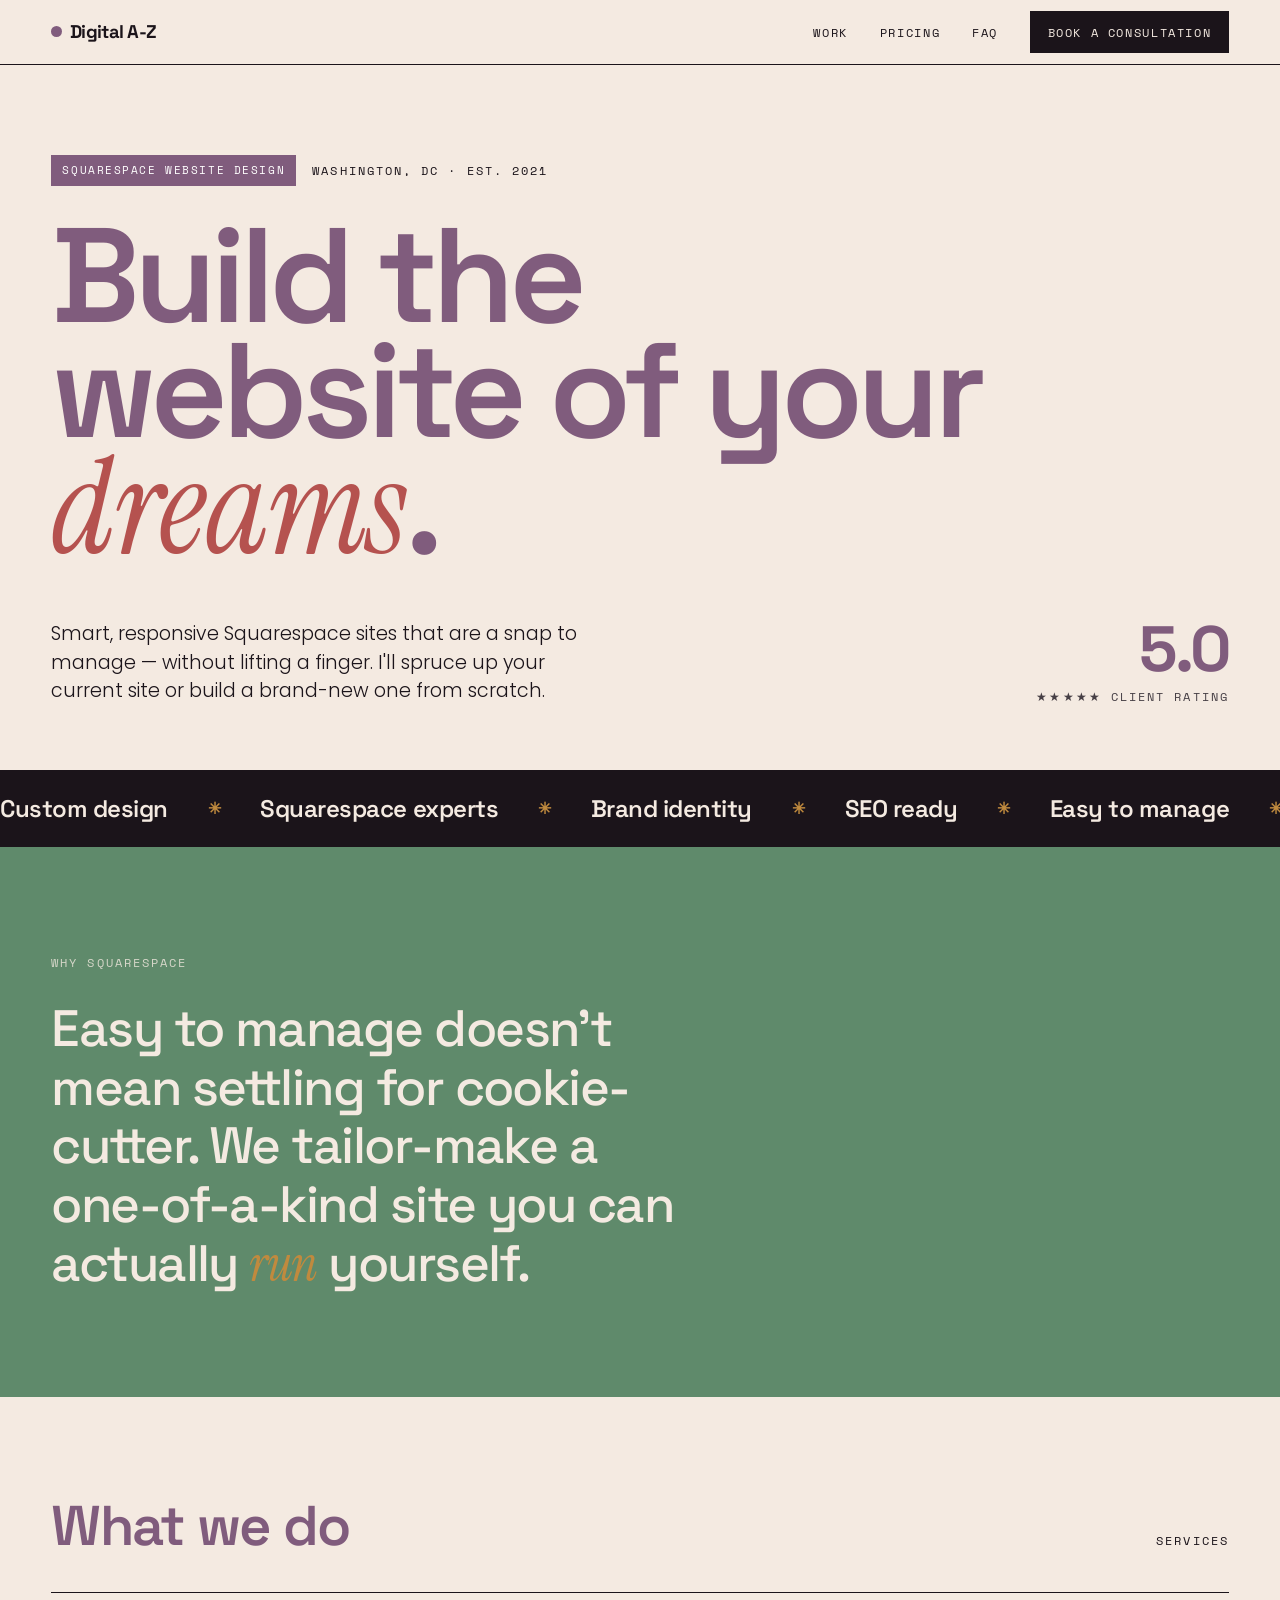
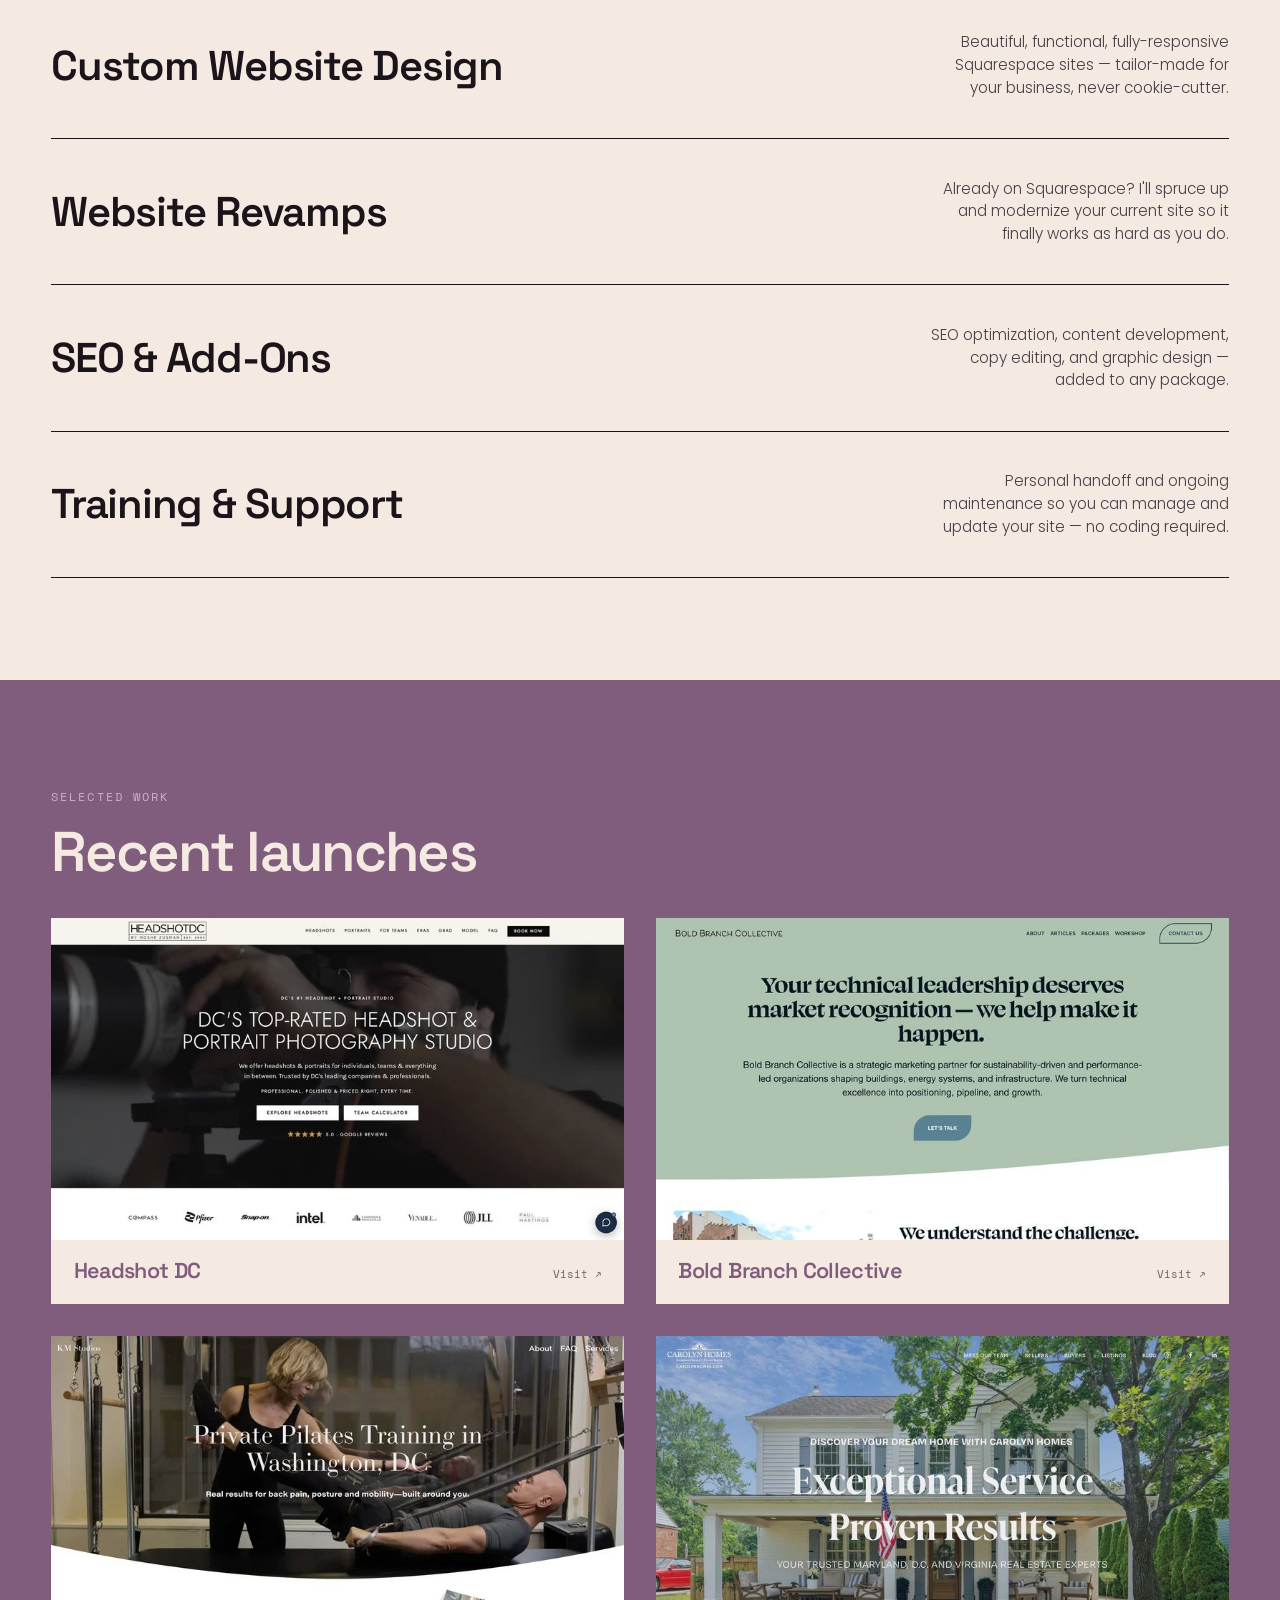
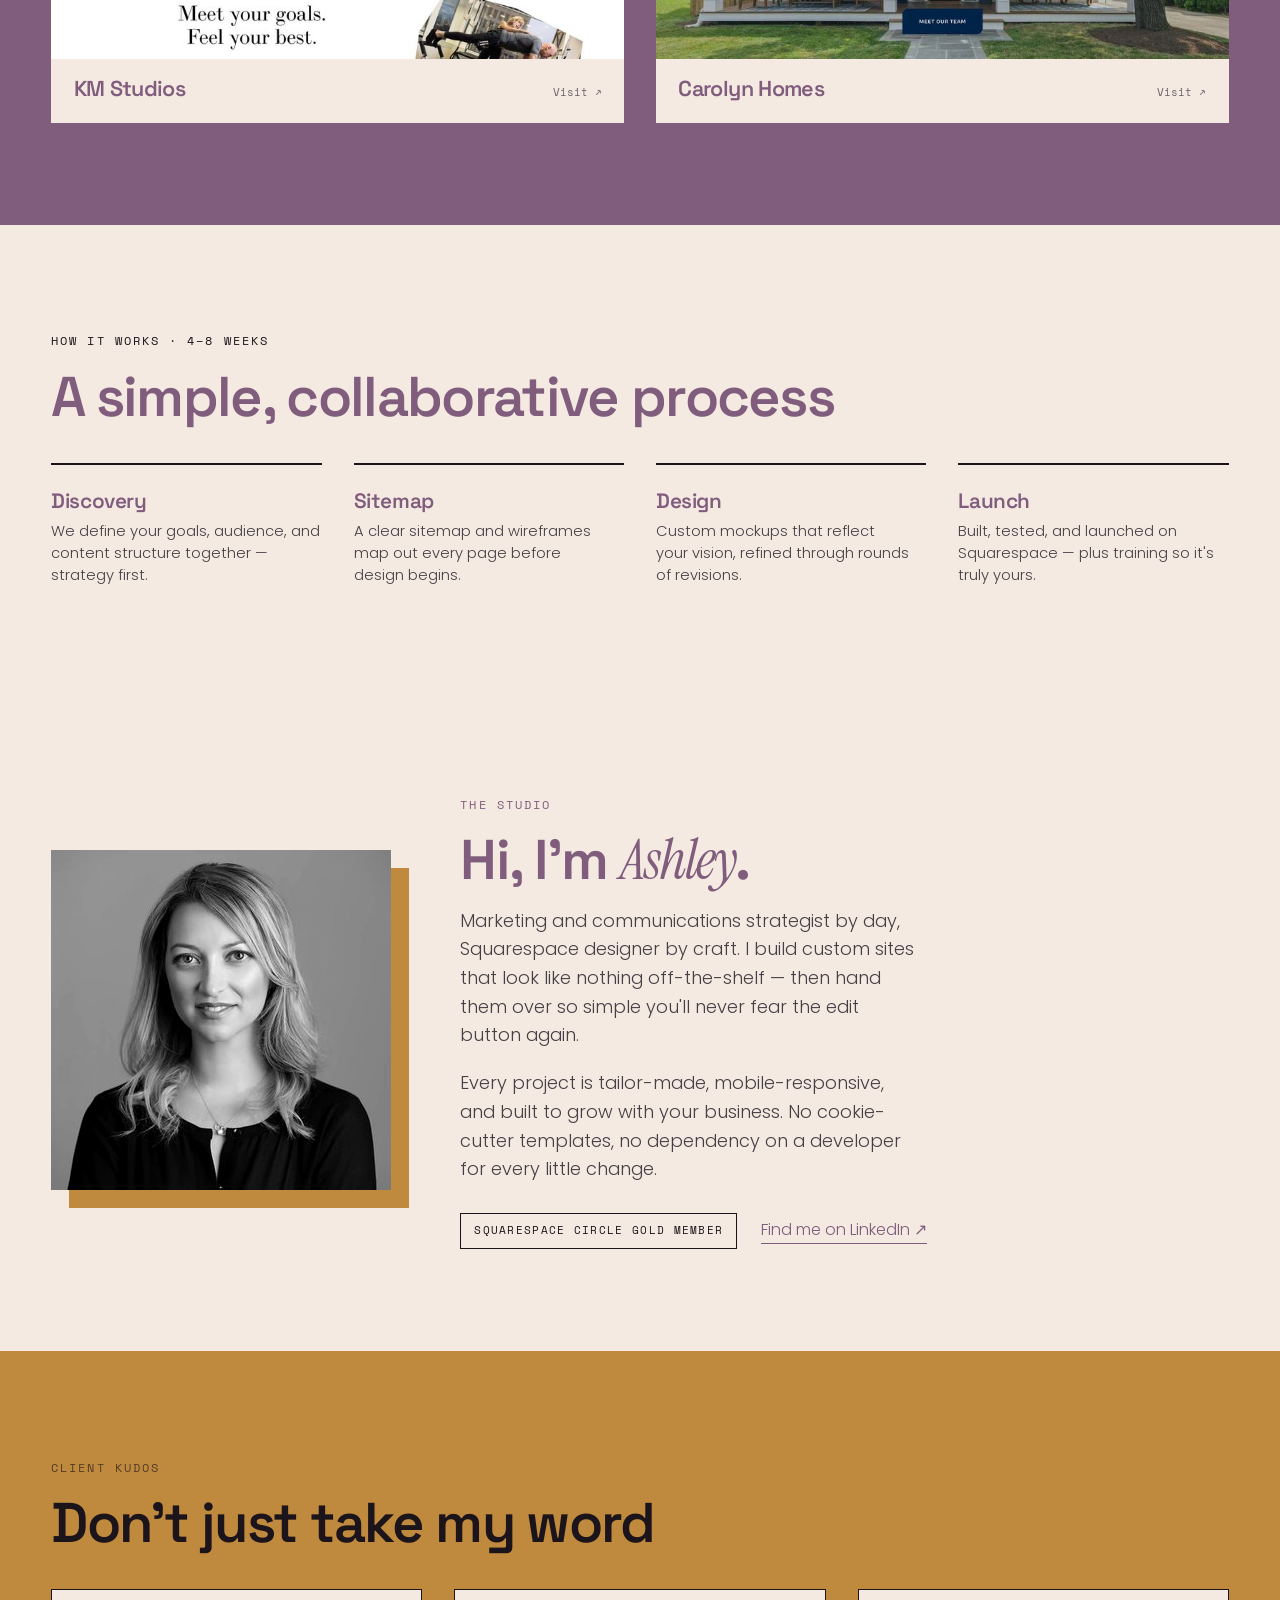
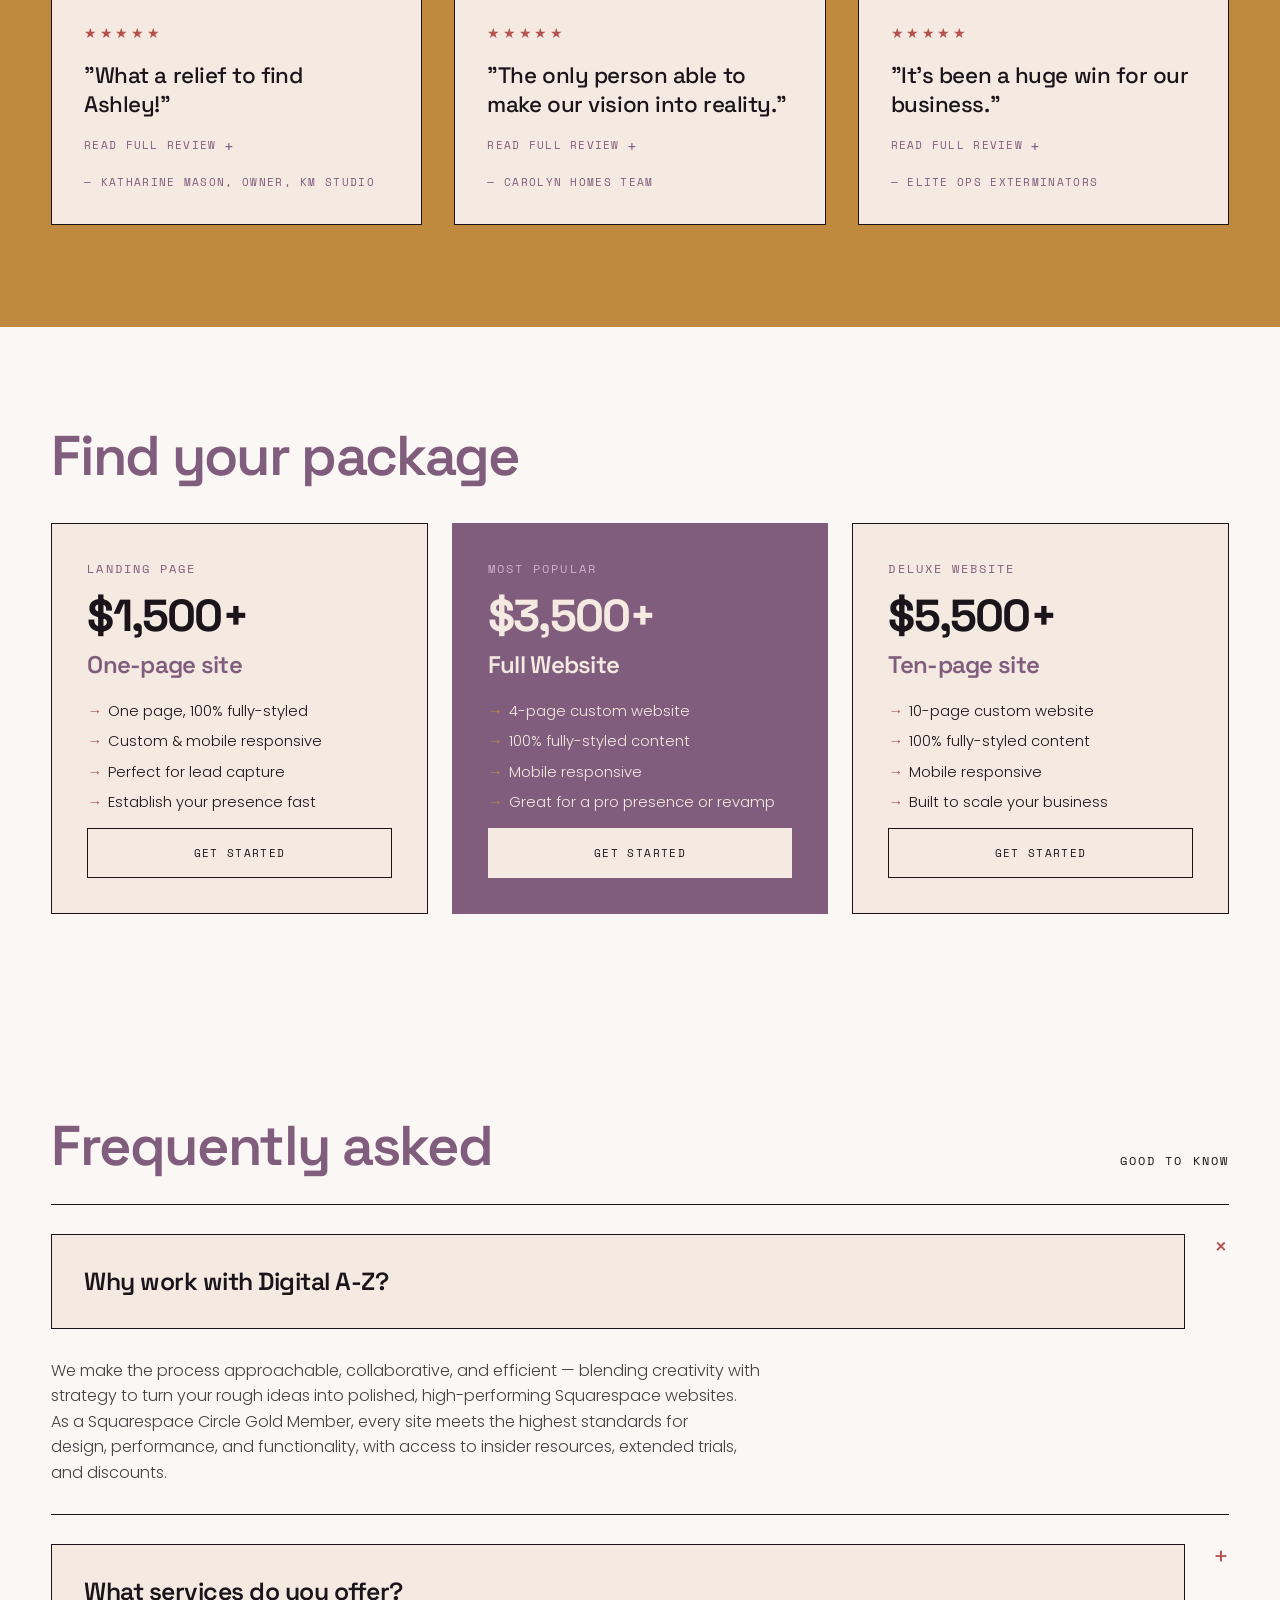
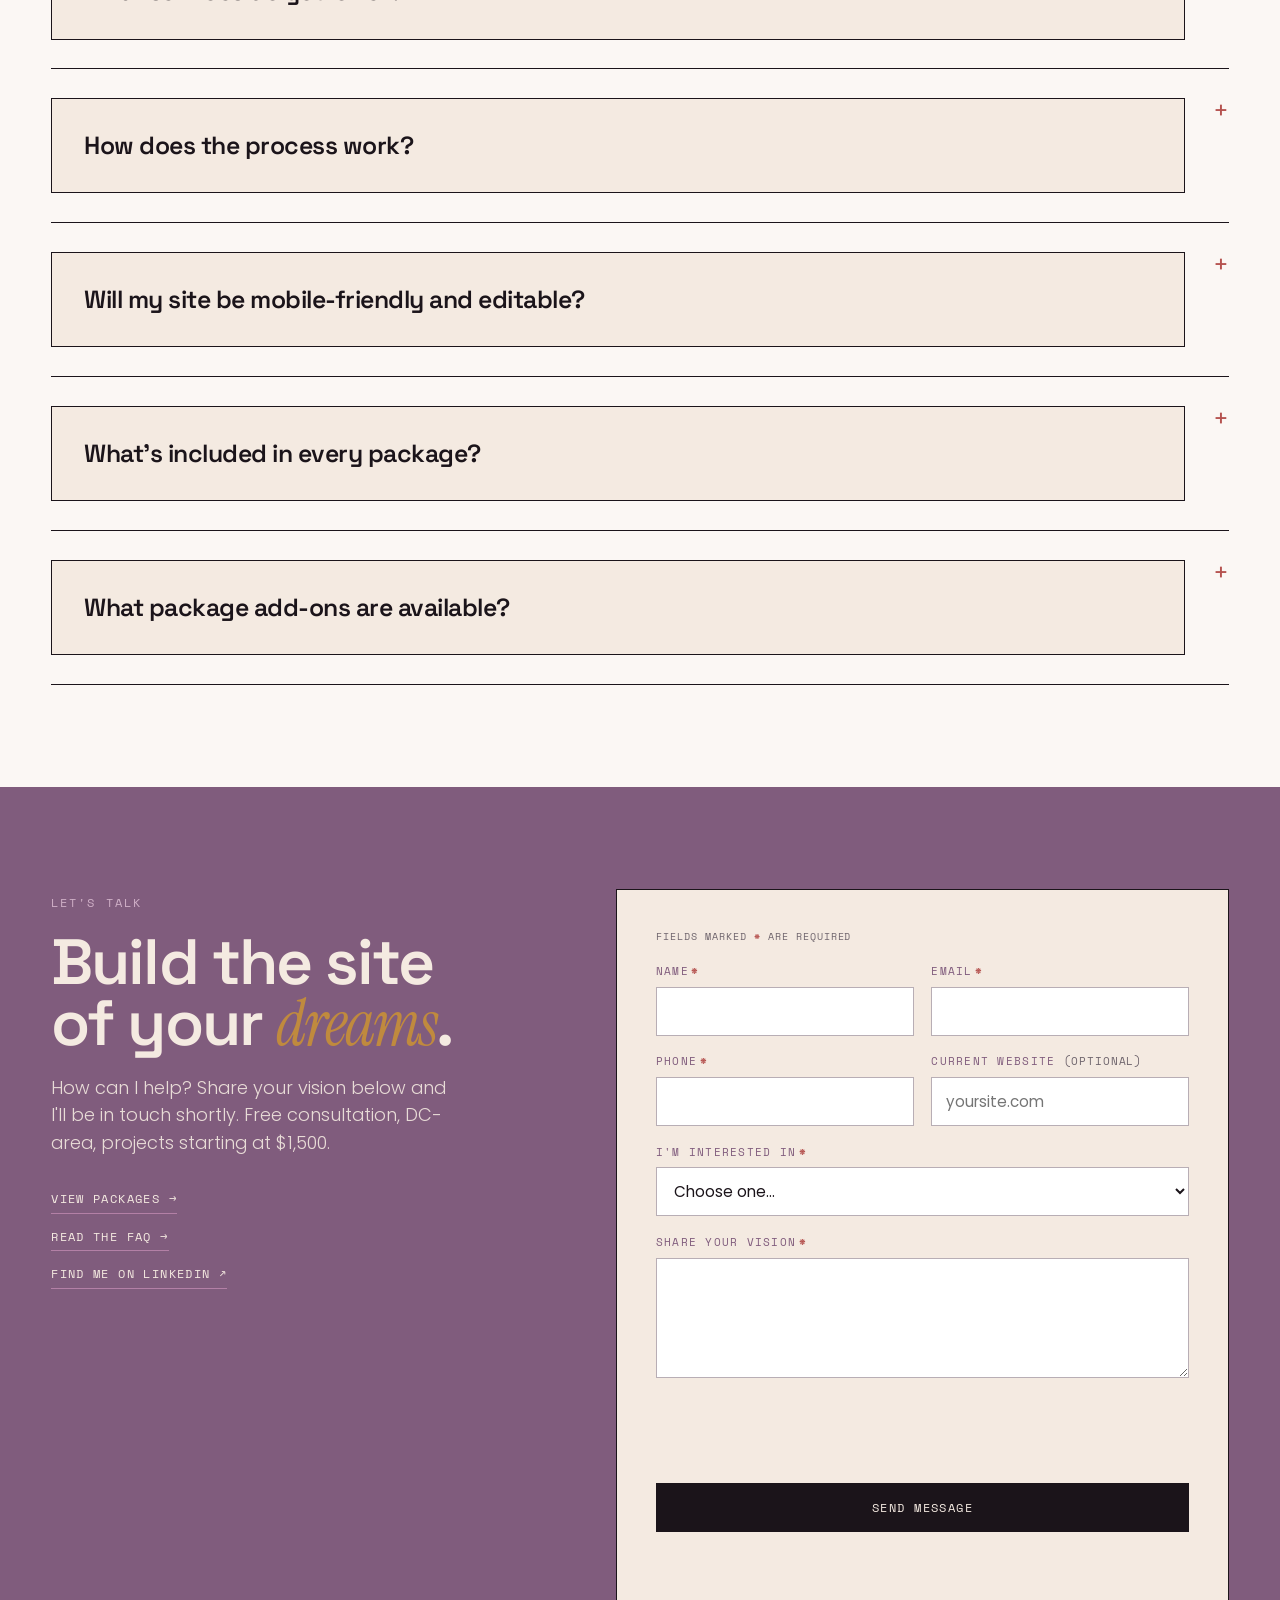
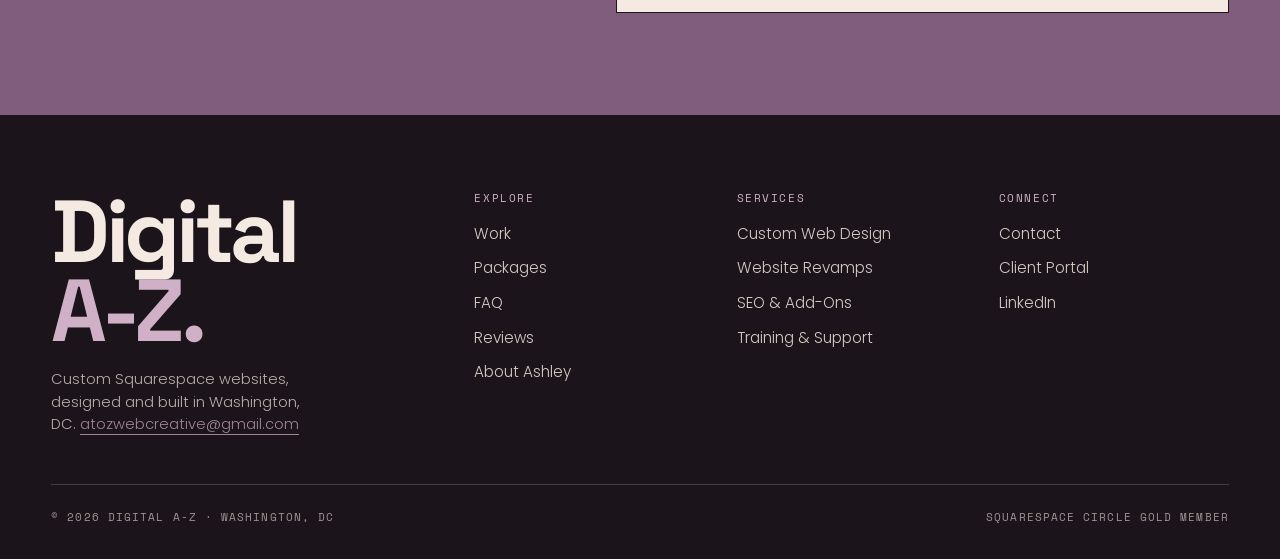
==== index.html @ 8190ed6c "Wire up responsive images and fix mobile type and tap targets Adds srcset and sizes to the four proj" ====
<!DOCTYPE html>
<html lang="en">
<head>
<meta charset="utf-8">
<meta name="viewport" content="width=device-width, initial-scale=1">
<title>Digital A-Z | Squarespace Website Design in Washington, DC</title>
<meta name="description" content="Digital A-Z designs beautiful, responsive, easy-to-manage custom Squarespace websites in Washington, DC. New builds and revamps starting at $1,500. Book a free consultation.">
<meta name="keywords" content="Squarespace web design, Washington DC website designer, custom Squarespace websites, Squarespace revamp, DC Squarespace expert, Squarespace Circle Gold">
<meta name="author" content="Ashley Zusman — Digital A-Z">
<meta name="robots" content="index, follow, max-image-preview:large, max-snippet:-1">
<link rel="canonical" href="https://www.digitalaz.co/">
<meta name="theme-color" content="#805c7d">
<link rel="icon" href="data:image/svg+xml,%3Csvg xmlns='http://www.w3.org/2000/svg' viewBox='0 0 100 100'%3E%3Crect width='100' height='100' rx='20' fill='%23805c7d'/%3E%3Ctext x='50' y='68' font-family='sans-serif' font-size='48' font-weight='700' fill='%23f4eae1' text-anchor='middle' letter-spacing='-3'%3EAZ%3C/text%3E%3C/svg%3E">
<meta name="geo.region" content="US-DC">
<meta name="geo.placename" content="Washington, District of Columbia">
<meta name="geo.position" content="38.9072;-77.0369">
<meta name="ICBM" content="38.9072, -77.0369">
<meta property="og:type" content="website">
<meta property="og:site_name" content="Digital A-Z">
<meta property="og:title" content="Digital A-Z | Squarespace Website Design in Washington, DC">
<meta property="og:description" content="Beautiful, responsive, easy-to-manage custom Squarespace websites in Washington, DC. New builds and revamps starting at $1,500.">
<meta property="og:url" content="https://www.digitalaz.co/">
<meta property="og:locale" content="en_US">
<meta property="og:image" content="https://www.digitalaz.co/images/og-card.png">
<meta property="og:image:width" content="1200">
<meta property="og:image:height" content="630">
<meta name="twitter:card" content="summary_large_image">
<meta name="twitter:title" content="Digital A-Z | Squarespace Website Design in Washington, DC">
<meta name="twitter:description" content="Beautiful, responsive, easy-to-manage custom Squarespace websites in Washington, DC. Starting at $1,500.">
<meta name="twitter:image" content="https://www.digitalaz.co/images/og-card.png">
<style>/* ============================================================
   Digital A-Z Design System — global entry point
   Consumers link this one file. Imports only.
   ============================================================ */




/* ---- tokens/colors.css ---- */
/* ============================================================
   Digital A-Z — Color tokens
   Soft, muted, sophisticated purple palette over warm neutrals.
   ============================================================ */
:root {
  /* --- Brand purples --- */
  --purple-dark: #805c7d;   /* deep mauve — primary brand, headers, primary UI */
  --purple: #b380a6;        /* medium purple — accents, hover, links */
  --purple-light: #cfb0c7;  /* soft lavender — subtle highlights, fills */

  /* Tints/shades for states (derived, harmonious) */
  --purple-dark-hover: #6f4f6c;
  --purple-hover: #a06f93;
  --purple-soft: #e7d6e2;   /* very light wash for backgrounds */
  --purple-faint: #f3eaf0;  /* faintest lavender tint */

  /* --- Neutrals --- */
  --black: #000000;         /* primary text, strong contrast */
  --white: #ffffff;         /* primary background, open space */
  --chardon: #f4eae1;       /* warm cream — secondary background */
  --seashell: #fbf7f4;      /* soft neutral — tertiary background */

  /* Gray ramp (warm-leaning, for borders/muted text) */
  --ink-900: #1b141a;
  --ink-700: #463f45;
  --ink-500: #6f656d;
  --ink-300: #b8aeb5;
  --ink-200: #ddd4da;
  --ink-100: #efe9ec;

  /* --- Semantic aliases --- */
  --text-strong: var(--black);
  --text-body: #2a2230;
  --text-muted: var(--ink-500);
  --text-on-purple: var(--white);
  --text-heading: var(--purple-dark);
  --link: var(--purple);
  --link-hover: var(--purple-dark);

  --surface-page: var(--white);
  --surface-warm: var(--chardon);
  --surface-soft: var(--seashell);
  --surface-card: var(--white);
  --surface-accent: var(--purple-light);
  --surface-accent-soft: var(--purple-faint);

  --border-subtle: var(--ink-200);
  --border-default: var(--ink-300);
  --border-brand: var(--purple);

  --focus-ring: var(--purple);

  /* Status (muted to fit palette) */
  --success: #5f8a6b;
  --warning: #c08a3e;
  --danger: #b5524f;
}



/* ---- tokens/typography.css ---- */
/* ============================================================
   Digital A-Z — Typography tokens
   Headings: IvyMode (→ Cormorant Garamond substitute)
   Body & Buttons: Poppins
   Script accents: Sacramento
   ============================================================ */
:root {
  /* Families */
  --font-heading: "Cormorant Garamond", "IvyMode", Georgia, serif;
  --font-body: "Poppins", system-ui, -apple-system, sans-serif;
  --font-button: "Poppins", system-ui, sans-serif;
  --font-script: "Sacramento", "Brush Script MT", cursive;

  /* Weights */
  --fw-light: 300; /* @kind font */
  --fw-regular: 400; /* @kind font */
  --fw-medium: 500; /* @kind font */
  --fw-semibold: 600; /* @kind font */
  --fw-bold: 700; /* @kind font */

  /* Display & heading scale (Cormorant runs large/elegant) */
  --fs-display: clamp(3rem, 6vw, 5.25rem); /* @kind font */
  --fs-h1: clamp(2.5rem, 4.5vw, 4rem); /* @kind font */
  --fs-h2: clamp(2rem, 3.5vw, 3rem); /* @kind font */
  --fs-h3: 2rem; /* @kind font */
  --fs-h4: 1.5rem; /* @kind font */
  --fs-script: clamp(2.25rem, 4vw, 3.5rem); /* @kind font */

  /* Body scale (Poppins) */
  --fs-lead: 1.25rem; /* @kind font */
  --fs-body: 1rem; /* @kind font */
  --fs-sm: 0.875rem; /* @kind font */
  --fs-xs: 0.75rem; /* @kind font */
  --fs-eyebrow: 0.8125rem; /* @kind font */

  /* Line heights */
  --lh-tight: 1.05; /* @kind font */
  --lh-heading: 1.15; /* @kind font */
  --lh-body: 1.65; /* @kind font */

  /* Letter spacing */
  --ls-tight: -0.01em; /* @kind font */
  --ls-normal: 0; /* @kind font */
  --ls-eyebrow: 0.18em; /* @kind font */
  --ls-button: 0.06em; /* @kind font */
}



/* ---- tokens/spacing.css ---- */
/* ============================================================
   Digital A-Z — Spacing, radius, shadow, layout tokens
   Note: brand uses 15px radius on forms/cards; buttons stay
   SQUARE (rounding buttons breaks Squarespace timeline CSS).
   ============================================================ */
:root {
  /* Spacing scale (8pt-ish, with warm generous rhythm) */
  --space-1: 4px;
  --space-2: 8px;
  --space-3: 12px;
  --space-4: 16px;
  --space-5: 24px;
  --space-6: 32px;
  --space-7: 48px;
  --space-8: 64px;
  --space-9: 96px;
  --space-10: 128px;

  /* Section padding for the airy, white-space-heavy layouts */
  --section-y: clamp(4rem, 9vw, 8rem); /* @kind spacing */
  --gutter: clamp(1.25rem, 5vw, 5rem); /* @kind spacing */
  --content-max: 1200px;
  --measure: 65ch;

  /* Radius — brand convention: 15px on cards/forms; buttons square (0) */
  --radius-none: 0;        /* buttons */
  --radius-sm: 8px;
  --radius: 15px;          /* cards, forms, images */
  --radius-lg: 24px;
  --radius-pill: 999px;    /* badges/tags only */

  /* Borders */
  --bw-hair: 1px; /* @kind spacing */
  --bw: 2px; /* @kind spacing */ /* brand forms use 2px purple border */

  /* Shadows — soft, low, warm-tinted (never harsh) */
  --shadow-sm: 0 1px 2px rgba(128, 92, 125, 0.08);
  --shadow: 0 8px 24px rgba(128, 92, 125, 0.10);
  --shadow-lg: 0 24px 60px rgba(128, 92, 125, 0.16);

  /* Motion */
  --ease: cubic-bezier(0.22, 0.61, 0.36, 1); /* @kind other */
  --dur-fast: 140ms; /* @kind other */
  --dur: 240ms; /* @kind other */
  --dur-slow: 420ms; /* @kind other */
}



/* ---- tokens/base.css ---- */
/* ============================================================
   Digital A-Z — Base element defaults
   ============================================================ */
*, *::before, *::after { box-sizing: border-box; }

body {
  margin: 0;
  font-family: var(--font-body);
  font-weight: var(--fw-regular);
  font-size: var(--fs-body);
  line-height: var(--lh-body);
  color: var(--text-body);
  background: var(--surface-page);
  -webkit-font-smoothing: antialiased;
  text-rendering: optimizeLegibility;
}

h1, h2, h3, h4 {
  font-family: var(--font-heading);
  color: var(--text-heading);
  line-height: var(--lh-heading);
  font-weight: var(--fw-medium);
  letter-spacing: var(--ls-tight);
  margin: 0 0 0.5em;
  text-wrap: balance;
}
h1 { font-size: var(--fs-h1); }
h2 { font-size: var(--fs-h2); }
h3 { font-size: var(--fs-h3); }
h4 { font-size: var(--fs-h4); }

p { margin: 0 0 1em; text-wrap: pretty; }

a { color: var(--link); text-decoration: none; transition: color var(--dur) var(--ease); }
a:hover { color: var(--link-hover); }





</style>
<link rel="preconnect" href="https://fonts.googleapis.com">
<link rel="preconnect" href="https://fonts.gstatic.com" crossorigin>
<link href="https://fonts.googleapis.com/css2?family=Space+Grotesk:wght@400;500;600;700&family=Space+Mono:wght@400;700&family=Instrument+Serif:ital@0;1&family=Poppins:wght@300;400&display=swap" rel="stylesheet">
<style>
  :root{
    --disp:"Space Grotesk",sans-serif; --mono:"Space Mono",monospace; --edit:"Instrument Serif",serif; --body:"Poppins",sans-serif;
    --ink:#1b141a; --cream:var(--chardon); --shell:var(--seashell);
    --sage:var(--success); --gold:var(--warning); --terra:var(--danger);
  }
  *{box-sizing:border-box}
  html{scroll-behavior:smooth}
  body{margin:0;font-family:var(--body);color:var(--ink);background:var(--cream);font-weight:300;-webkit-font-smoothing:antialiased;overflow-x:hidden}
  a{color:inherit;text-decoration:none}
  a.link{color:var(--purple-dark);text-decoration:none;border-bottom:1.5px solid currentColor;transition:color .2s}
  a.link:hover{color:var(--terra)}
  h1,h2,h3{font-family:var(--disp);font-weight:600;margin:0;letter-spacing:-.03em;line-height:.95}
  .mono{font-family:var(--mono);font-weight:400;text-transform:uppercase;letter-spacing:.18em;font-size:.72rem}
  .edit{font-family:var(--edit);font-weight:400;font-style:italic;letter-spacing:0}
  .wrap{max-width:1320px;margin:0 auto;padding:0 clamp(1.25rem,4vw,3.5rem)}
  section{position:relative}

  /* NAV */
  .nav{position:sticky;top:0;z-index:50;background:var(--cream);border-bottom:1.5px solid var(--ink)}
  .nav .row{display:flex;align-items:center;justify-content:space-between;height:64px}
  .brand{font-family:var(--disp);font-weight:700;font-size:1.15rem;letter-spacing:-.04em;display:flex;align-items:center;gap:.5rem;transition:color .2s}
  .brand:hover{color:var(--terra)}
  .brand .dot{width:11px;height:11px;background:var(--purple-dark);border-radius:50%}
  .nav .links{display:flex;gap:2rem;align-items:center}
  .nav .links a{font-family:var(--mono);font-size:.72rem;text-transform:uppercase;letter-spacing:.14em;transition:color .2s}
  .nav .links a:hover{color:var(--terra)}
  .navcta{font-family:var(--mono);font-size:.7rem;text-transform:uppercase;letter-spacing:.12em;background:var(--ink);color:var(--cream);padding:.7rem 1.1rem;border-radius:0}
  .navcta:hover{background:var(--purple-dark)}
  @media(max-width:720px){.nav .links a:not(.navcta){display:none}}

  /* HERO */
  .hero{padding:clamp(3rem,7vw,6.5rem) 0 clamp(2.5rem,5vw,4rem)}
  .hero .ey{display:flex;gap:1rem;align-items:center;margin-bottom:2rem;flex-wrap:wrap}
  .tag{font-family:var(--mono);font-size:.7rem;text-transform:uppercase;letter-spacing:.14em;background:var(--purple-dark);color:#fff;padding:.4rem .7rem;display:inline-block;white-space:nowrap}
  .hero h1{font-size:clamp(3.2rem,10.5vw,10rem);line-height:.86;letter-spacing:-.045em}
  .hero h1 .il{font-family:var(--edit);font-weight:400;font-style:italic;letter-spacing:-.01em;color:var(--terra)}
  .hero h1 .out{-webkit-text-stroke:2px var(--ink);color:transparent}
  .herofoot{display:grid;grid-template-columns:1.3fr .7fr;gap:2rem;align-items:end;margin-top:clamp(2rem,4vw,3.5rem)}
  .herofoot p{font-size:clamp(1rem,1.5vw,1.2rem);max-width:44ch;line-height:1.5;margin:0}
  .heronum{text-align:right}
  .heronum .big{font-family:var(--disp);font-weight:700;font-size:clamp(2.5rem,5vw,4rem);color:var(--purple-dark);letter-spacing:-.04em;line-height:1}
  @media(max-width:820px){.herofoot{grid-template-columns:1fr}.heronum{text-align:left}}

  /* MARQUEE */
  .marquee{background:var(--ink);color:var(--cream);overflow:hidden;border-top:1.5px solid var(--ink);border-bottom:1.5px solid var(--ink);padding:1.1rem 0}
  .track{display:inline-flex;white-space:nowrap;gap:2.5rem;animation:scroll 32s linear infinite;will-change:transform}
  .track span{font-family:var(--disp);font-weight:600;font-size:1.5rem;letter-spacing:-.02em;display:inline-flex;gap:2.5rem;align-items:center}
  .track span::after{content:"✳";color:var(--gold);font-size:1rem}
  @keyframes scroll{to{transform:translateX(-50%)}}

  /* STATEMENT */
  .statement{background:var(--sage);color:var(--cream);padding:clamp(4rem,8vw,7rem) 0}
  .statement .mono{color:var(--cream);opacity:.8}
  .statement p{font-family:var(--disp);font-weight:500;font-size:clamp(1.6rem,4vw,3.2rem);line-height:1.15;letter-spacing:-.03em;max-width:20ch;margin:1.5rem 0 0;color:var(--cream)}
  .statement p em{font-family:var(--edit);font-style:italic;font-weight:400;color:var(--gold)}

  /* SERVICES INDEX */
  .services{padding:clamp(4rem,8vw,7rem) 0}
  .services .head{display:flex;justify-content:space-between;align-items:baseline;margin-bottom:2.5rem;flex-wrap:wrap;gap:1rem}
  .services h2{font-size:clamp(2rem,5vw,3.5rem)}
  .srow{display:grid;grid-template-columns:1fr auto;gap:clamp(1rem,4vw,3rem);align-items:center;padding:clamp(1.6rem,3vw,2.4rem) 0;border-top:1.5px solid var(--ink);cursor:default;transition:padding-left .3s,background .3s}
  .srow:last-child{border-bottom:1.5px solid var(--ink)}
  .srow .no{font-family:var(--mono);font-size:.8rem;color:var(--purple-dark)}
  .srow .ttl{font-family:var(--disp);font-weight:600;font-size:clamp(1.5rem,3.5vw,2.6rem);letter-spacing:-.03em;line-height:1}
  .srow .desc{font-size:.95rem;max-width:34ch;color:var(--ink-700);line-height:1.5;justify-self:end;text-align:right}
  .srow:hover{padding-left:1.5rem;background:var(--shell)}
  .srow:hover .ttl{color:var(--terra)}
  @media(max-width:820px){.srow{grid-template-columns:1fr}.srow .desc{display:none}}

  /* WORK */
  .work{background:var(--purple-dark);color:var(--cream);padding:clamp(4rem,8vw,7rem) 0}
  .work .mono{color:var(--purple-light)}
  .work h2{font-size:clamp(2rem,5vw,3.5rem);margin:1rem 0 2.5rem;color:var(--cream)}
  .grid{display:grid;grid-template-columns:repeat(2,1fr);gap:clamp(1rem,2.5vw,2rem)}
  .proj{background:var(--cream);color:var(--ink);border-radius:0;overflow:hidden;display:flex;flex-direction:column;transition:transform .3s}
  .proj:hover{transform:translateY(-6px)}
  .proj .ph{aspect-ratio:16/9;position:relative;overflow:hidden}
  .proj .ph img{position:absolute;inset:0;width:100%;height:100%;object-fit:cover;object-position:top center;z-index:0}
  .proj:nth-child(1) .ph{background:var(--terra)}
  .proj:nth-child(2) .ph{background:var(--gold)}
  .proj:nth-child(3) .ph{background:var(--sage)}
  .proj:nth-child(4) .ph{background:var(--purple)}
  .proj .meta{padding:1.3rem 1.4rem;display:flex;justify-content:space-between;align-items:baseline;gap:1rem}
  .proj .meta h3{font-size:1.35rem;letter-spacing:-.03em}
  .proj .meta .yr{font-family:var(--mono);font-size:.7rem;color:var(--ink-500)}
  @media(max-width:720px){.grid{grid-template-columns:1fr}}

  /* PROCESS */
  .process{padding:clamp(4rem,8vw,7rem) 0}
  .process h2{font-size:clamp(2rem,5vw,3.5rem);margin-bottom:2.5rem}
  .steps{display:grid;grid-template-columns:repeat(4,1fr);gap:clamp(1rem,2.5vw,2rem)}
  .step .no{font-family:var(--disp);font-weight:700;font-size:3rem;color:var(--purple-light);letter-spacing:-.05em;line-height:1}
  .step h3{font-size:1.3rem;margin:.7rem 0 .5rem;letter-spacing:-.02em}
  .step p{font-size:.92rem;color:var(--ink-700);line-height:1.5;margin:0}
  .step{border-top:2px solid var(--ink);padding-top:1rem}
  @media(max-width:820px){.steps{grid-template-columns:repeat(2,1fr)}}
  @media(max-width:480px){.steps{grid-template-columns:1fr}}

  /* ABOUT */
  .about{padding:clamp(4rem,8vw,7rem) 0}
  .about .inner{display:grid;grid-template-columns:.62fr 1.38fr;gap:clamp(2rem,5vw,4.5rem);align-items:center}
  .about .photo{position:relative;max-width:340px;width:100%}
  .about .photo::before{content:"";position:absolute;inset:auto -18px -18px auto;width:100%;height:100%;background:var(--gold);z-index:0}
  .about .photo img{position:relative;z-index:1;width:100%;height:auto;aspect-ratio:1;object-fit:cover;display:block;filter:grayscale(1) contrast(1.05)}
  .about h2{font-size:clamp(2rem,5vw,3.5rem);margin:1rem 0 1.2rem}
  .about h2 em{font-family:var(--edit);font-style:italic;font-weight:400;color:var(--purple-dark)}
  .about p{font-size:clamp(1rem,1.4vw,1.15rem);line-height:1.6;max-width:46ch;margin:0 0 1.2rem;color:var(--ink-700)}
  .about .cred{display:flex;gap:1.5rem;align-items:center;margin-top:1.8rem;flex-wrap:wrap}
  .about .cred .badge{font-family:var(--mono);font-size:.68rem;text-transform:uppercase;letter-spacing:.12em;border:1.5px solid var(--ink);padding:.5rem .8rem}
  @media(max-width:820px){.about .inner{grid-template-columns:1fr}.about .photo{max-width:260px}}
  @media(max-width:560px){.about .photo{max-width:200px}}

  /* PRICING */
  .pricing{background:var(--shell);padding:clamp(4rem,8vw,7rem) 0}
  .pricing h2{font-size:clamp(2rem,5vw,3.5rem);margin-bottom:2.5rem}
  .plans{display:grid;grid-template-columns:repeat(3,1fr);gap:clamp(1rem,2vw,1.5rem)}
  .plan{background:var(--cream);border:1.5px solid var(--ink);padding:clamp(1.6rem,3vw,2.2rem);display:flex;flex-direction:column;gap:1rem}
  .plan.feat{background:var(--purple-dark);color:var(--cream);border-color:var(--purple-dark)}
  .plan.feat h3,.plan.feat .price,.plan.feat li{color:var(--cream)}
  .plan .mono{color:var(--purple-dark)}
  .plan.feat .mono{color:var(--purple-light)}
  .plan .price{font-family:var(--disp);font-weight:700;font-size:2.8rem;letter-spacing:-.04em;line-height:1}
  .plan h3{font-size:1.5rem;letter-spacing:-.03em}
  .plan ul{list-style:none;padding:0;margin:.5rem 0 0;display:flex;flex-direction:column;gap:.6rem;flex:1}
  .plan li{font-size:.92rem;padding-left:1.3rem;position:relative;line-height:1.4}
  .plan li::before{content:"→";position:absolute;left:0;color:var(--terra)}
  .plan.feat li::before{color:var(--gold)}
  .plan .btn{font-family:var(--mono);text-transform:uppercase;font-size:.7rem;letter-spacing:.12em;text-align:center;padding:.9rem;border:1.5px solid var(--ink);transition:background .2s,color .2s}
  .plan .btn:hover{background:var(--ink);color:var(--cream)}
  .plan.feat .btn{background:var(--cream);color:var(--ink);border-color:var(--cream)}
  .plan.feat .btn:hover{background:var(--gold);border-color:var(--gold);color:var(--ink)}
  @media(max-width:820px){.plans{grid-template-columns:1fr}}

  /* KUDOS */
  .kudos{background:var(--gold);color:var(--ink);padding:clamp(4rem,8vw,7rem) 0}
  .kudos .mono{color:var(--ink);opacity:.65}
  .kudos h2{font-size:clamp(2rem,5vw,3.5rem);margin:1rem 0 2.5rem;color:var(--ink)}
  .qs{display:grid;grid-template-columns:repeat(auto-fit,minmax(260px,1fr));gap:clamp(1rem,2.5vw,2rem)}
  .q{background:var(--cream);border:1.5px solid var(--ink);padding:clamp(1.4rem,3vw,2rem);display:flex;flex-direction:column;gap:1rem}
  .q .stars{font-size:.9rem;letter-spacing:.18em;color:var(--terra)}
  .q blockquote{margin:0;font-family:var(--disp);font-weight:500;font-size:clamp(1.15rem,1.8vw,1.4rem);line-height:1.28;letter-spacing:-.02em}
  .q cite{font-family:var(--mono);font-size:.68rem;text-transform:uppercase;letter-spacing:.12em;font-style:normal;color:var(--purple-dark);margin-top:auto}
  .q .more{margin:-.25rem 0 0}
  .q .more summary{font-family:var(--mono);font-size:.66rem;text-transform:uppercase;letter-spacing:.12em;color:var(--purple-dark);cursor:pointer;list-style:none;display:inline-flex;align-items:center;gap:.45rem;padding:.15rem 0;transition:color .2s}
  .q .more summary::-webkit-details-marker{display:none}
  .q .more summary::after{content:"+";font-size:1rem;line-height:1;transition:transform .2s}
  .q .more[open] summary::after{content:"–"}
  .q .more summary:hover{color:var(--terra)}
  .q .more summary:focus-visible{outline:2px solid var(--purple-dark);outline-offset:3px}
  .q .more p{font-family:var(--body);font-size:.92rem;font-weight:400;line-height:1.62;letter-spacing:0;color:var(--ink-700);margin:.85rem 0 0;border-top:1.5px solid var(--ink-200);padding-top:.85rem}
  @media(max-width:820px){.qs{grid-template-columns:1fr}}

  /* FAQ */
  .faq{background:var(--shell);padding:clamp(4rem,8vw,7rem) 0}
  .faq .head{display:flex;justify-content:space-between;align-items:baseline;margin-bottom:2rem;flex-wrap:wrap;gap:1rem}
  .faq h2{font-size:clamp(2rem,5vw,3.5rem)}
  .faq details{border-top:1.5px solid var(--ink)}
  .faq details:last-of-type{border-bottom:1.5px solid var(--ink)}
  .faq summary{list-style:none;cursor:pointer;display:flex;align-items:flex-start;gap:clamp(.9rem,3vw,1.8rem);padding:clamp(1.3rem,2.5vw,1.8rem) 0;font-family:var(--disp);font-weight:600;font-size:clamp(1.15rem,2.2vw,1.55rem);letter-spacing:-.02em;line-height:1.18}
  .faq summary::-webkit-details-marker{display:none}
  .faq summary .n{font-family:var(--mono);font-size:.78rem;font-weight:400;color:var(--purple-dark);padding-top:.4em;flex:none}
  .faq summary .q{flex:1}
  .faq summary .ic{font-family:var(--disp);font-weight:400;font-size:1.6rem;line-height:1;color:var(--terra);transition:transform .25s;flex:none}
  .faq details[open] summary .ic{transform:rotate(45deg)}
  .faq .a{padding:0 0 clamp(1.3rem,2.5vw,1.8rem) 0;max-width:72ch}
  .faq .a p{margin:0;font-size:1rem;line-height:1.6;color:var(--ink-700)}

  /* CONTACT */
  .contact{background:var(--purple-dark);color:var(--cream);padding:clamp(4rem,8vw,7rem) 0}
  .contact .inner{display:grid;grid-template-columns:.9fr 1.1fr;gap:clamp(2rem,5vw,4rem);align-items:start}
  .contact .mono{color:var(--purple-light)}
  .contact h2{font-size:clamp(2.2rem,5vw,4rem);margin:1rem 0 1.2rem;color:var(--cream)}
  .contact h2 em{font-family:var(--edit);font-style:italic;font-weight:400;color:var(--gold)}
  .contact .lead{font-size:clamp(1rem,1.4vw,1.2rem);line-height:1.55;max-width:40ch;margin:0 0 2rem;opacity:.9}
  .contact .aux{display:flex;flex-direction:column;gap:.8rem}
  .contact .aux a{font-family:var(--mono);font-size:.72rem;text-transform:uppercase;letter-spacing:.12em;color:var(--cream);border-bottom:1.5px solid var(--purple);padding-bottom:.3rem;width:max-content;transition:color .2s,border-color .2s}
  .contact .aux a:hover{color:var(--gold);border-color:var(--gold)}
  .form-card{background:var(--cream);color:var(--ink);border:1.5px solid var(--ink);padding:clamp(1.6rem,3vw,2.4rem)}
  .form-card .hp{position:absolute !important;left:-9999px !important;top:auto;width:1px;height:1px;overflow:hidden}
  .form-card .fg{display:flex;flex-direction:column;gap:.4rem;margin-bottom:1.1rem}
  .form-card .row2{display:grid;grid-template-columns:1fr 1fr;gap:1.1rem}
  .form-card label{font-family:var(--mono);font-size:.66rem;text-transform:uppercase;letter-spacing:.12em;color:var(--purple-dark)}
  .form-card input,.form-card select,.form-card textarea{font-family:var(--body);font-size:.95rem;color:var(--ink);background:#fff;border:1.5px solid var(--ink-300);padding:.75rem .85rem;outline:none;transition:border-color .2s;border-radius:0;width:100%;box-sizing:border-box}
  .form-card input:focus,.form-card select:focus,.form-card textarea:focus{border-color:var(--purple-dark)}
  .form-card textarea{resize:vertical;min-height:120px}
  .form-card .submit{width:100%;font-family:var(--mono);text-transform:uppercase;font-size:.75rem;letter-spacing:.12em;background:var(--ink);color:var(--cream);border:0;padding:1rem;cursor:pointer;transition:background .2s;margin-top:.3rem}
  .form-card .submit:hover{background:var(--terra)}
  .form-card .submit:disabled{opacity:.6;cursor:default}
  .form-card .req{color:var(--terra);margin-left:.25em;font-weight:700}
  .form-card .opt{color:var(--ink-500);letter-spacing:.08em}
  .form-card .reqnote{font-family:var(--mono);font-size:.62rem;text-transform:uppercase;letter-spacing:.1em;color:var(--ink-500);margin:0 0 1.1rem}
  .form-card .reqnote span{color:var(--terra);font-weight:700}
  .form-card input:user-invalid,.form-card select:user-invalid,.form-card textarea:user-invalid{border-color:var(--danger)}
  .form-card .turnstile{margin:0 0 1.1rem;min-height:65px}
  .form-note{font-family:var(--mono);font-size:.72rem;text-transform:uppercase;letter-spacing:.08em;margin-top:1rem;min-height:1.2em}
  .form-note.ok{color:var(--success)}
  .form-note.err{color:var(--danger)}
  @media(max-width:820px){.contact .inner{grid-template-columns:1fr}.form-card .row2{grid-template-columns:1fr}}
  .cta h2{font-size:clamp(2.8rem,8vw,7rem);line-height:.9;letter-spacing:-.045em}
  .cta h2 em{font-family:var(--edit);font-style:italic;font-weight:400}
  .cta .form{display:flex;gap:0;max-width:520px;margin:2.5rem auto 0;border:1.5px solid var(--cream)}
  .cta input{flex:1;background:transparent;border:0;padding:1.1rem 1.2rem;font-family:var(--mono);font-size:.85rem;color:var(--cream);outline:none}
  .cta input::placeholder{color:rgba(255,255,255,.65)}
  .cta button{background:var(--cream);color:var(--ink);border:0;font-family:var(--mono);text-transform:uppercase;font-size:.72rem;letter-spacing:.12em;padding:0 1.5rem;cursor:pointer;transition:background .2s}
  .cta button:hover{background:var(--ink);color:var(--cream)}

  /* FOOTER */
  .foot{background:var(--ink);color:var(--cream);padding:clamp(3rem,6vw,5rem) 0 2rem}
  .foot .top{display:grid;grid-template-columns:1.7fr 1fr 1fr 1fr;gap:2rem;padding-bottom:3rem;border-bottom:1px solid rgba(255,255,255,.18)}
  .foot .blurb{font-size:.92rem;line-height:1.55;opacity:.72;max-width:30ch;margin:1.1rem 0 0}
  .foot .blurb a{color:var(--purple-light);border-bottom:1px solid currentColor}
  .foot .word{font-family:var(--disp);font-weight:700;font-size:clamp(2.5rem,7vw,5.5rem);letter-spacing:-.05em;line-height:.9}
  .foot .word span{color:var(--purple-light)}
  .foot .col h4{font-family:var(--mono);text-transform:uppercase;font-size:.7rem;letter-spacing:.14em;color:var(--purple-light);margin:0 0 1rem}
  .foot .col a{display:block;font-size:.95rem;margin-bottom:.6rem;opacity:.85;transition:opacity .2s}
  .foot .col a:hover{opacity:1;color:var(--gold)}
  .foot .bot{display:flex;justify-content:space-between;padding-top:1.5rem;font-family:var(--mono);font-size:.68rem;text-transform:uppercase;letter-spacing:.1em;opacity:.6;flex-wrap:wrap;gap:.5rem}
  @media(max-width:820px){.foot .top{grid-template-columns:1fr 1fr}.foot .brand-col{grid-column:1/-1}}

/* ---- Mobile legibility & tap targets (audit fixes) ----
   Applies only under 700px. Desktop rendering is unchanged. */
@media(max-width:700px){
  /* Nothing smaller than 12px on a phone */
  .mono{font-size:12.5px}
  .tag{font-size:12.5px}
  .about .cred .badge{font-size:12.5px}
  .proj .meta .yr{font-size:12.5px}
  .q cite{font-size:12.5px}
  .q .more summary{font-size:13px}
  .form-card label{font-size:12.5px}
  .form-card .reqnote{font-size:12px}
  .foot .col h4{font-size:12.5px}
  .nav .links a.navcta{font-size:12.5px}
  .plan .btn{font-size:13px}
  .contact .aux a{font-size:12.5px}
  .foot .bot{font-size:12.5px;opacity:.72}

  /* Every tappable thing clears 44px */
  .brand{min-height:44px}
  .navcta{min-height:44px;display:inline-flex;align-items:center}
  .about .cred a.link{display:inline-flex;align-items:center;min-height:44px}
  .q .more summary{min-height:44px}
  .contact .aux a{min-height:44px;display:inline-flex;align-items:flex-end;padding-bottom:.55rem}
  .foot .blurb a{display:inline-flex;align-items:center;min-height:44px;border-bottom:0;text-decoration:underline;text-underline-offset:4px}
  .foot .col a{min-height:44px;display:flex;align-items:center;margin-bottom:0}
}

</style>
<script type="application/ld+json">
{"@context":"https://schema.org","@type":"ProfessionalService","name":"Digital A-Z","description":"Custom Squarespace website design in Washington, DC — beautiful, responsive, and easy to manage.","url":"https://www.digitalaz.co/","priceRange":"$$","email":"atozwebcreative@gmail.com","founder":{"@type":"Person","name":"Ashley Zusman","sameAs":"https://www.linkedin.com/in/ashleyzusman"},"areaServed":[{"@type":"City","name":"Washington, D.C."},{"@type":"Country","name":"United States"}],"address":{"@type":"PostalAddress","addressLocality":"Washington","addressRegion":"DC","addressCountry":"US"},"geo":{"@type":"GeoCoordinates","latitude":38.9072,"longitude":-77.0369},"sameAs":["https://www.linkedin.com/in/ashleyzusman"],"makesOffer":[{"@type":"Offer","name":"Landing Page","price":"1500","priceCurrency":"USD"},{"@type":"Offer","name":"Full Website","price":"3500","priceCurrency":"USD"},{"@type":"Offer","name":"Deluxe Website","price":"5500","priceCurrency":"USD"}],"aggregateRating":{"@type":"AggregateRating","ratingValue":"5.0","reviewCount":"3","bestRating":"5"},"review":[{"@type":"Review","reviewRating":{"@type":"Rating","ratingValue":"5","bestRating":"5"},"author":{"@type":"Person","name":"Katharine Mason"},"reviewBody":"What a relief to find Ashley Zusman! She built me a sleek, eye-catching, easy to use website that is often the first interaction with my clients. I started with another web designer and was gravely disappointed. Then I found Ashley. After talking with me and asking the key questions to draw out the character of my studio, she developed a site that perfectly captured what I do. She was timely in her delivery, cost-effective, and it was a pleasure to work with her. When I need to make small changes, she does it immediately. I have been meaning to write this testimonial for a while, but I have been so busy with clients I have because of her that it took me a bit longer. I cannot say enough good things about her!"},{"@type":"Review","reviewRating":{"@type":"Rating","ratingValue":"5","bestRating":"5"},"author":{"@type":"Organization","name":"Carolyn Homes"},"reviewBody":"Ashley was wonderful to work with in creating our new website! After hitting many roadblocks with other companies, we came to Ashley who was the only person able to make our vision into reality! She was patient, thoughtful, and flexible as we made many changes throughout the process. We look forward to growing our business through the new website!"},{"@type":"Review","reviewRating":{"@type":"Rating","ratingValue":"5","bestRating":"5"},"author":{"@type":"Organization","name":"Elite Ops Exterminators"},"reviewBody":"We loved working with Ashley. She made the website process simple and stress-free, and the final product is exactly what we needed. It's been a huge win for our business."}]}
</script>
<script type="application/ld+json">
{"@context":"https://schema.org","@type":"FAQPage","mainEntity":[{"@type":"Question","name":"Why work with Digital A-Z?","acceptedAnswer":{"@type":"Answer","text":"We make the process approachable, collaborative, and efficient, blending creativity with strategy to turn your ideas into polished, high-performing Squarespace websites. As a Squarespace Circle Gold Member, every site meets the highest standards for design, performance, and functionality."}},{"@type":"Question","name":"What services do you offer?","acceptedAnswer":{"@type":"Answer","text":"Digital A-Z specializes in custom Squarespace website design. Whether you need a brand-new site or a complete refresh, we create modern, responsive websites that perform well, look great, and are easy to manage."}},{"@type":"Question","name":"How does the process work?","acceptedAnswer":{"@type":"Answer","text":"We start with discovery and strategy, then a sitemap and wireframes, followed by design mockups. Once approved, we build your site on Squarespace, refine it through testing, and launch. Most projects take 4 to 8 weeks."}},{"@type":"Question","name":"Will my site be mobile-friendly and editable?","acceptedAnswer":{"@type":"Answer","text":"Yes. Every website is fully responsive across mobile, tablet, and desktop, and after launch we train you to manage and update your content yourself with no coding required."}},{"@type":"Question","name":"What's included in every package?","acceptedAnswer":{"@type":"Answer","text":"Every package includes full Squarespace account setup, a customized template with professionally designed pages, domain and hosting configuration, a custom contact form, and social media integration."}},{"@type":"Question","name":"What package add-ons are available?","acceptedAnswer":{"@type":"Answer","text":"Add-ons include SEO optimization, ongoing maintenance, troubleshooting and support, content development, copy editing, and graphic design."}}]}
</script>
</head>
<body>

<nav class="nav"><div class="wrap row">
  <a class="brand" href="/" aria-label="Digital A-Z — home"><span class="dot"></span>Digital&nbsp;A&#8209;Z</a>
  <div class="links">
    <a href="#work">Work</a>
    <a href="#pricing">Pricing</a>
    <a href="#faq">FAQ</a>
    <a href="#contact" class="navcta">Book a consultation</a>
  </div>
</div></nav>

<header class="hero"><div class="wrap">
  <div class="ey"><span class="tag">Squarespace Website Design</span><span class="mono">Washington, DC · Est. 2021</span></div>
  <h1>Build the<br>website of your<br><span class="il">dreams</span>.</h1>
  <div class="herofoot">
    <p>Smart, responsive Squarespace sites that are a snap to manage — without lifting a finger. I'll spruce up your current site or build a brand-new one from scratch.</p>
    <div class="heronum"><div class="big">5.0</div><div class="mono" style="margin-top:.4rem;color:var(--ink-700)">★★★★★ Client rating</div></div>
  </div>
</div></header>

<div class="marquee"><div class="track">
  <span>Custom design</span><span>Squarespace experts</span><span>Brand identity</span><span>SEO ready</span><span>Easy to manage</span><span>Custom design</span><span>Squarespace experts</span><span>Brand identity</span><span>SEO ready</span><span>Easy to manage</span>
</div></div>

<section class="statement"><div class="wrap">
  <span class="mono">Why Squarespace</span>
  <p>Easy to manage doesn't mean settling for cookie-cutter. We tailor-make a one-of-a-kind site you can actually <em>run</em> yourself.</p>
</div></section>

<section class="services" id="services"><div class="wrap">
  <div class="head"><h2>What we do</h2><span class="mono">Services</span></div>
  <div class="srow"><span class="ttl">Custom Website Design</span><span class="desc">Beautiful, functional, fully-responsive Squarespace sites — tailor-made for your business, never cookie-cutter.</span></div>
  <div class="srow"><span class="ttl">Website Revamps</span><span class="desc">Already on Squarespace? I'll spruce up and modernize your current site so it finally works as hard as you do.</span></div>
  <div class="srow"><span class="ttl">SEO &amp; Add-Ons</span><span class="desc">SEO optimization, content development, copy editing, and graphic design — added to any package.</span></div>
  <div class="srow"><span class="ttl">Training &amp; Support</span><span class="desc">Personal handoff and ongoing maintenance so you can manage and update your site — no coding required.</span></div>
</div></section>

<section class="work" id="work"><div class="wrap">
  <span class="mono">Selected work</span>
  <h2>Recent launches</h2>
  <div class="grid">
    <a class="proj" href="https://www.headshotdc.com" target="_blank" rel="noopener"><div class="ph"><img src="images/headshotdc.jpg?v=2" srcset="images/headshotdc-480.jpg 480w, images/headshotdc-800.jpg 800w, images/headshotdc-1200.jpg 1200w, images/headshotdc.jpg?v=2 1600w" sizes="(max-width:820px) 92vw, 46vw" alt="Headshot DC — Squarespace website by Digital A-Z" width="1600" height="900" loading="lazy" decoding="async"></div><div class="meta"><h3>Headshot DC</h3><span class="yr">Visit ↗</span></div></a>
    <a class="proj" href="https://www.boldbranchcollective.com" target="_blank" rel="noopener"><div class="ph"><img src="images/boldbranch.jpg?v=2" srcset="images/boldbranch-480.jpg 480w, images/boldbranch-800.jpg 800w, images/boldbranch-1200.jpg 1200w, images/boldbranch.jpg?v=2 1600w" sizes="(max-width:820px) 92vw, 46vw" alt="Bold Branch Collective — Squarespace website by Digital A-Z" width="1600" height="900" loading="lazy" decoding="async"></div><div class="meta"><h3>Bold Branch Collective</h3><span class="yr">Visit ↗</span></div></a>
    <a class="proj" href="https://www.kmstudio-fitness.com" target="_blank" rel="noopener"><div class="ph"><img src="images/kmstudios.jpg?v=2" srcset="images/kmstudios-480.jpg 480w, images/kmstudios-800.jpg 800w, images/kmstudios-1200.jpg 1200w, images/kmstudios.jpg?v=2 1600w" sizes="(max-width:820px) 92vw, 46vw" alt="KM Studios — Squarespace website by Digital A-Z" width="1600" height="900" loading="lazy" decoding="async"></div><div class="meta"><h3>KM Studios</h3><span class="yr">Visit ↗</span></div></a>
    <a class="proj" href="https://www.carolynhomes.com/" target="_blank" rel="noopener"><div class="ph"><img src="images/carolynhomes.jpg?v=2" srcset="images/carolynhomes-480.jpg 480w, images/carolynhomes-800.jpg 800w, images/carolynhomes.jpg?v=2 1400w" sizes="(max-width:820px) 92vw, 46vw" alt="Carolyn Homes — Squarespace website by Digital A-Z" width="1400" height="788" loading="lazy" decoding="async"></div><div class="meta"><h3>Carolyn Homes</h3><span class="yr">Visit ↗</span></div></a>
  </div>
</div></section>

<section class="process" id="process"><div class="wrap">
  <span class="mono">How it works · 4–8 weeks</span>
  <h2 style="margin-top:1rem">A simple, collaborative process</h2>
  <div class="steps">
    <div class="step"><h3>Discovery</h3><p>We define your goals, audience, and content structure together — strategy first.</p></div>
    <div class="step"><h3>Sitemap</h3><p>A clear sitemap and wireframes map out every page before design begins.</p></div>
    <div class="step"><h3>Design</h3><p>Custom mockups that reflect your vision, refined through rounds of revisions.</p></div>
    <div class="step"><h3>Launch</h3><p>Built, tested, and launched on Squarespace — plus training so it's truly yours.</p></div>
  </div>
</div></section>

<section class="about" id="about"><div class="wrap"><div class="inner">
  <div class="photo"><img src="images/ashley-headshot.jpg" srcset="images/ashley-headshot-340.jpg 340w, images/ashley-headshot-480.jpg 480w, images/ashley-headshot.jpg 704w" sizes="(max-width:560px) 200px, (max-width:820px) 260px, 340px" alt="Ashley Zusman, founder of Digital A-Z and Squarespace designer" width="704" height="704" loading="lazy" decoding="async"></div>
  <div>
    <span class="mono" style="color:var(--purple-dark)">The studio</span>
    <h2>Hi, I'm <em>Ashley</em>.</h2>
    <p>Marketing and communications strategist by day, Squarespace designer by craft. I build custom sites that look like nothing off-the-shelf — then hand them over so simple you'll never fear the edit button again.</p>
    <p>Every project is tailor-made, mobile-responsive, and built to grow with your business. No cookie-cutter templates, no dependency on a developer for every little change.</p>
    <div class="cred">
      <span class="badge">Squarespace Circle Gold Member</span>
      <a href="https://www.linkedin.com/in/ashleyzusman" target="_blank" rel="noopener" class="link">Find me on LinkedIn ↗</a>
    </div>
  </div>
</div></div></section>

<section class="kudos" id="reviews"><div class="wrap">
  <span class="mono">Client kudos</span>
  <h2>Don't just take my word</h2>
  <div class="qs">
    <div class="q">
      <span class="stars" aria-label="5 out of 5 stars">★★★★★</span>
      <blockquote>"What a relief to find Ashley!"</blockquote>
      <details class="more">
        <summary>Read full review</summary>
        <p>What a relief to find Ashley Zusman! She built me a sleek, eye-catching, easy to use website that is often the first interaction with my clients. I started with another web designer and was gravely disappointed. Then I found Ashley. After talking with me and asking the key questions to draw out the character of my studio, she developed a site that perfectly captured what I do. She was timely in her delivery, cost-effective, and it was a pleasure to work with her. When I need to make small changes, she does it immediately. I have been meaning to write this testimonial for a while, but I have been so busy with clients I have because of her that it took me a bit longer. I cannot say enough good things about her!</p>
      </details>
      <cite>— Katharine Mason, Owner, KM Studio</cite>
    </div>
    <div class="q">
      <span class="stars" aria-label="5 out of 5 stars">★★★★★</span>
      <blockquote>"The only person able to make our vision into reality."</blockquote>
      <details class="more">
        <summary>Read full review</summary>
        <p>Ashley was wonderful to work with in creating our new website! After hitting many roadblocks with other companies, we came to Ashley who was the only person able to make our vision into reality! She was patient, thoughtful, and flexible as we made many changes throughout the process. We look forward to growing our business through the new website!</p>
      </details>
      <cite>— Carolyn Homes Team</cite>
    </div>
    <div class="q">
      <span class="stars" aria-label="5 out of 5 stars">★★★★★</span>
      <blockquote>"It's been a huge win for our business."</blockquote>
      <details class="more">
        <summary>Read full review</summary>
        <p>We loved working with Ashley. She made the website process simple and stress-free, and the final product is exactly what we needed. It's been a huge win for our business.</p>
      </details>
      <cite>— Elite Ops Exterminators</cite>
    </div>
  </div>
</div></section>

<section class="pricing" id="pricing"><div class="wrap">
  <h2>Find your package</h2>
  <div class="plans">
    <div class="plan">
      <span class="mono">Landing Page</span><div class="price">$1,500+</div><h3>One-page site</h3>
      <ul><li>One page, 100% fully-styled</li><li>Custom &amp; mobile responsive</li><li>Perfect for lead capture</li><li>Establish your presence fast</li></ul>
      <a href="#contact" class="btn">Get started</a>
    </div>
    <div class="plan feat">
      <span class="mono">Most popular</span><div class="price">$3,500+</div><h3>Full Website</h3>
      <ul><li>4-page custom website</li><li>100% fully-styled content</li><li>Mobile responsive</li><li>Great for a pro presence or revamp</li></ul>
      <a href="#contact" class="btn">Get started</a>
    </div>
    <div class="plan">
      <span class="mono">Deluxe Website</span><div class="price">$5,500+</div><h3>Ten-page site</h3>
      <ul><li>10-page custom website</li><li>100% fully-styled content</li><li>Mobile responsive</li><li>Built to scale your business</li></ul>
      <a href="#contact" class="btn">Get started</a>
    </div>
  </div>
</div></section>

<section class="faq" id="faq"><div class="wrap">
  <div class="head"><h2>Frequently asked</h2><span class="mono">Good to know</span></div>
  <details open><summary><span class="q">Why work with Digital A-Z?</span><span class="ic">+</span></summary><div class="a"><p>We make the process approachable, collaborative, and efficient — blending creativity with strategy to turn your rough ideas into polished, high-performing Squarespace websites. As a Squarespace Circle Gold Member, every site meets the highest standards for design, performance, and functionality, with access to insider resources, extended trials, and discounts.</p></div></details>
  <details><summary><span class="q">What services do you offer?</span><span class="ic">+</span></summary><div class="a"><p>Digital A-Z specializes in custom Squarespace website design. Whether you need a brand-new site or a complete refresh, I create modern, responsive websites that perform well, look great, and are easy to manage — each one tailored to your goals and built to grow with your business.</p></div></details>
  <details><summary><span class="q">How does the process work?</span><span class="ic">+</span></summary><div class="a"><p>We start with discovery and strategy to define your goals, audience, and content structure. Then a sitemap and wireframes, followed by design mockups. Once you approve the design, I build your site on Squarespace, refine it through testing and revisions, and launch. Most projects take 4 to 8 weeks, depending on content and revisions.</p></div></details>
  <details><summary><span class="q">Will my site be mobile-friendly and editable?</span><span class="ic">+</span></summary><div class="a"><p>Yes. Every website is fully responsive, so it looks and works great on mobile, tablet, and desktop. After launch, I'll train you to manage and update your content yourself — no technical or coding knowledge required.</p></div></details>
  <details><summary><span class="q">What's included in every package?</span><span class="ic">+</span></summary><div class="a"><p>Every package includes full Squarespace account setup, a customized template with professionally designed pages, domain and hosting configuration, a custom contact form, and social media integration. New websites also get a 20% discount on their first Squarespace subscription.</p></div></details>
  <details><summary><span class="q">What package add-ons are available?</span><span class="ic">+</span></summary><div class="a"><p>Add-ons can be included with any package or purchased separately: SEO optimization, ongoing maintenance, troubleshooting and support, content development, copy editing, and graphic design.</p></div></details>
</div></section>

<section class="contact" id="contact"><div class="wrap"><div class="inner">
  <div>
    <span class="mono">Let's talk</span>
    <h2>Build the site of your <em>dreams</em>.</h2>
    <p class="lead">How can I help? Share your vision below and I'll be in touch shortly. Free consultation, DC-area, projects starting at $1,500.</p>
    <div class="aux">
      <a href="#pricing">View packages →</a>
      <a href="#faq">Read the FAQ →</a>
      <a href="https://www.linkedin.com/in/ashleyzusman" target="_blank" rel="noopener">Find me on LinkedIn ↗</a>
    </div>
  </div>
  <form class="form-card" id="contactForm" novalidate>
    <div class="hp" aria-hidden="true"><label>Company (leave this blank)<input type="text" name="company" tabindex="-1" autocomplete="off"></label></div>
    <p class="reqnote">Fields marked <span>*</span> are required</p>
    <div class="row2">
      <div class="fg"><label for="cf-name">Name<span class="req" aria-hidden="true">*</span></label><input id="cf-name" name="name" type="text" autocomplete="name" required aria-required="true"></div>
      <div class="fg"><label for="cf-email">Email<span class="req" aria-hidden="true">*</span></label><input id="cf-email" name="email" type="email" autocomplete="email" required aria-required="true"></div>
    </div>
    <div class="row2">
      <div class="fg"><label for="cf-phone">Phone<span class="req" aria-hidden="true">*</span></label><input id="cf-phone" name="phone" type="tel" autocomplete="tel" required aria-required="true"></div>
      <div class="fg"><label for="cf-website">Current website <span class="opt">(optional)</span></label><input id="cf-website" name="website" type="text" placeholder="yoursite.com"></div>
    </div>
    <div class="fg"><label for="cf-package">I'm interested in<span class="req" aria-hidden="true">*</span></label>
      <select id="cf-package" name="package" required aria-required="true">
        <option value="" disabled selected>Choose one…</option>
        <option value="Not sure yet">Not sure yet</option>
        <option value="Landing Page">Landing Page — $1,500+</option>
        <option value="Full Website">Full Website — $3,500+</option>
        <option value="Deluxe Website">Deluxe Website — $5,500+</option>
        <option value="Revamp">Revamp of my current site</option>
      </select>
    </div>
    <div class="fg"><label for="cf-message">Share your vision<span class="req" aria-hidden="true">*</span></label><textarea id="cf-message" name="message" required aria-required="true"></textarea></div>
    <div class="turnstile" id="cf-turnstile"></div>
    <button type="submit" class="submit">Send message</button>
    <p class="form-note" id="cf-note" role="status" aria-live="polite"></p>
  </form>
</div></div></section>

<footer class="foot"><div class="wrap">
  <div class="top">
    <div class="brand-col"><div class="word">Digital<br><span>A&#8209;Z.</span></div><p class="blurb">Custom Squarespace websites, designed and built in Washington, DC. <a href="#contact">atozwebcreative@gmail.com</a></p></div>
    <div class="col"><h4>Explore</h4><a href="#work">Work</a><a href="#pricing">Packages</a><a href="#faq">FAQ</a><a href="#reviews">Reviews</a><a href="#about">About Ashley</a></div>
    <div class="col"><h4>Services</h4><a href="#services">Custom Web Design</a><a href="#services">Website Revamps</a><a href="#services">SEO &amp; Add-Ons</a><a href="#services">Training &amp; Support</a></div>
    <div class="col"><h4>Connect</h4><a href="#contact">Contact</a><a href="/portal">Client Portal</a><a href="https://www.linkedin.com/in/ashleyzusman" target="_blank" rel="noopener">LinkedIn</a></div>
  </div>
  <div class="bot"><span>© 2026 Digital A-Z · Washington, DC</span><span>Squarespace Circle Gold Member</span></div>
</div></footer>
<script>
(function(){
  /* ============ Supabase config — paste your two project values here ============ */
  var SUPABASE_URL = 'https://jxnrmosgthbnegyszszc.supabase.co';
  var SUPABASE_ANON_KEY = 'sb_publishable_y2cjJR8OvTh1zUJbD_Phkw_OxH5rFsP';
  var SEND_EMAILS = false;  /* flip to true once Resend + edge function are set up */  /* set false to skip the confirmation emails */

  /* ============ Cloudflare Turnstile ============
     SITE key is public and belongs here. The SECRET key lives only in Supabase
     as TURNSTILE_SECRET_KEY, read by the verify-turnstile edge function.      */
  var TURNSTILE_SITE_KEY = '0x4AAAAAAD9tMeWcIWIEChNE';
  /* ============================================================================== */

  var form = document.getElementById('contactForm'); if(!form) return;
  var note = document.getElementById('cf-note');
  var tsEnabled = TURNSTILE_SITE_KEY.indexOf('PASTE_') !== 0 && TURNSTILE_SITE_KEY.length > 8;
  var tsWidgetId = null;

  if(tsEnabled){
    window.onTurnstileLoad = function(){
      tsWidgetId = window.turnstile.render('#cf-turnstile', {
        sitekey: TURNSTILE_SITE_KEY, theme: 'light', action: 'contact'
      });
    };
    var ts = document.createElement('script');
    ts.src = 'https://challenges.cloudflare.com/turnstile/v0/api.js?onload=onTurnstileLoad&render=explicit';
    ts.async = true; ts.defer = true;
    document.head.appendChild(ts);
  }
  function tsToken(){
    if(!tsEnabled || !window.turnstile || tsWidgetId === null) return '';
    return window.turnstile.getResponse(tsWidgetId) || '';
  }
  function tsReset(){
    if(tsEnabled && window.turnstile && tsWidgetId !== null) window.turnstile.reset(tsWidgetId);
  }
  /* Fails closed: unreachable function means no submission. */
  function verifyToken(token){
    if(!tsEnabled) return Promise.resolve(true);
    return fetch(SUPABASE_URL.replace(/\/$/,'') + '/functions/v1/verify-turnstile', {
      method:'POST',
      headers:{ 'Content-Type':'application/json', 'Authorization':'Bearer '+SUPABASE_ANON_KEY },
      body: JSON.stringify({ token: token })
    }).then(function(r){ return r.json(); })
      .then(function(j){ return j && j.success === true; })
      .catch(function(){ return false; });
  }
  var configured = SUPABASE_URL.indexOf('http') === 0 && SUPABASE_ANON_KEY.indexOf('YOUR_') !== 0;
  var clientPromise = null;
  var loadedAt = Date.now();
  function loadClient(){
    if(!configured) return Promise.resolve(null);
    if(clientPromise) return clientPromise;
    clientPromise = new Promise(function(resolve){
      var s = document.createElement('script');
      s.src = 'https://cdn.jsdelivr.net/npm/@supabase/supabase-js@2';
      s.onload = function(){ resolve(window.supabase.createClient(SUPABASE_URL, SUPABASE_ANON_KEY)); };
      s.onerror = function(){ resolve(null); };
      document.head.appendChild(s);
    });
    return clientPromise;
  }
  form.addEventListener('focusin', loadClient, { once: true }); /* warm up lib on first interaction */
  form.addEventListener('submit', async function(e){
    e.preventDefault();
    note.className = 'form-note';
    if(!form.checkValidity()){ note.textContent = 'Please fill in the required fields.'; note.classList.add('err'); form.reportValidity(); return; }
    /* Spam guards: honeypot + minimum fill time. Fail silently so bots get no signal. */
    if(form.company && form.company.value){ form.reset(); note.textContent = "Thanks! Your message is in \u2014 I'll be in touch shortly."; note.classList.add('ok'); return; }
    if(Date.now() - loadedAt < 3000){ form.reset(); note.textContent = "Thanks! Your message is in \u2014 I'll be in touch shortly."; note.classList.add('ok'); return; }
    var token = tsToken();
    if(tsEnabled && !token){ note.textContent = 'Please complete the anti-spam check.'; note.classList.add('err'); return; }
    if(tsEnabled){
      note.textContent = 'Verifying\u2026';
      var ok = await verifyToken(token);
      if(!ok){ tsReset(); note.textContent = 'Verification failed. Please try the check again.'; note.classList.add('err'); return; }
    }
    var data = {
      name: form.name.value.trim(), email: form.email.value.trim(),
      phone: form.phone.value.trim() || null, website: form.website.value.trim() || null,
      package: form.package.value, message: form.message.value.trim()
    };
    var btn = form.querySelector('.submit'); btn.disabled = true; note.textContent = 'Sending…';
    /* Fire the branded confirmation emails via the Supabase Edge Function (send-inquiry). */
    function sendEmails(){
      if(!SEND_EMAILS || !configured) return Promise.resolve();
      return fetch(SUPABASE_URL.replace(/\/$/,'') + '/functions/v1/send-inquiry', {
        method:'POST',
        headers:{ 'Content-Type':'application/json', 'Authorization':'Bearer '+SUPABASE_ANON_KEY },
        body: JSON.stringify(data)
      }).catch(function(){ /* email failure shouldn't block the submission */ });
    }
    var client = await loadClient();
    if(!client){
      var body = 'Name: '+data.name+'%0D%0AEmail: '+data.email+'%0D%0APhone: '+(data.phone||'')+'%0D%0AWebsite: '+(data.website||'')+'%0D%0APackage: '+data.package+'%0D%0A%0D%0A'+encodeURIComponent(data.message);
      window.location.href = 'mailto:atozwebcreative@gmail.com?subject='+encodeURIComponent('New inquiry from '+data.name)+'&body='+body;
      note.textContent = 'Opening your email app…'; note.classList.add('ok'); btn.disabled = false; return;
    }
    try{
      var res = await client.from('contact_submissions').insert([data]);
      if(res.error) throw res.error;
      await sendEmails();
      form.reset(); note.textContent = "Thanks! Your message is in — check your inbox for a confirmation. I'll be in touch shortly."; note.classList.add('ok');
    }catch(err){
      tsReset();
      note.textContent = 'Something went wrong. Please email atozwebcreative@gmail.com.'; note.classList.add('err');
    }finally{ btn.disabled = false; }
  });
})();
</script>



</body>
</html>
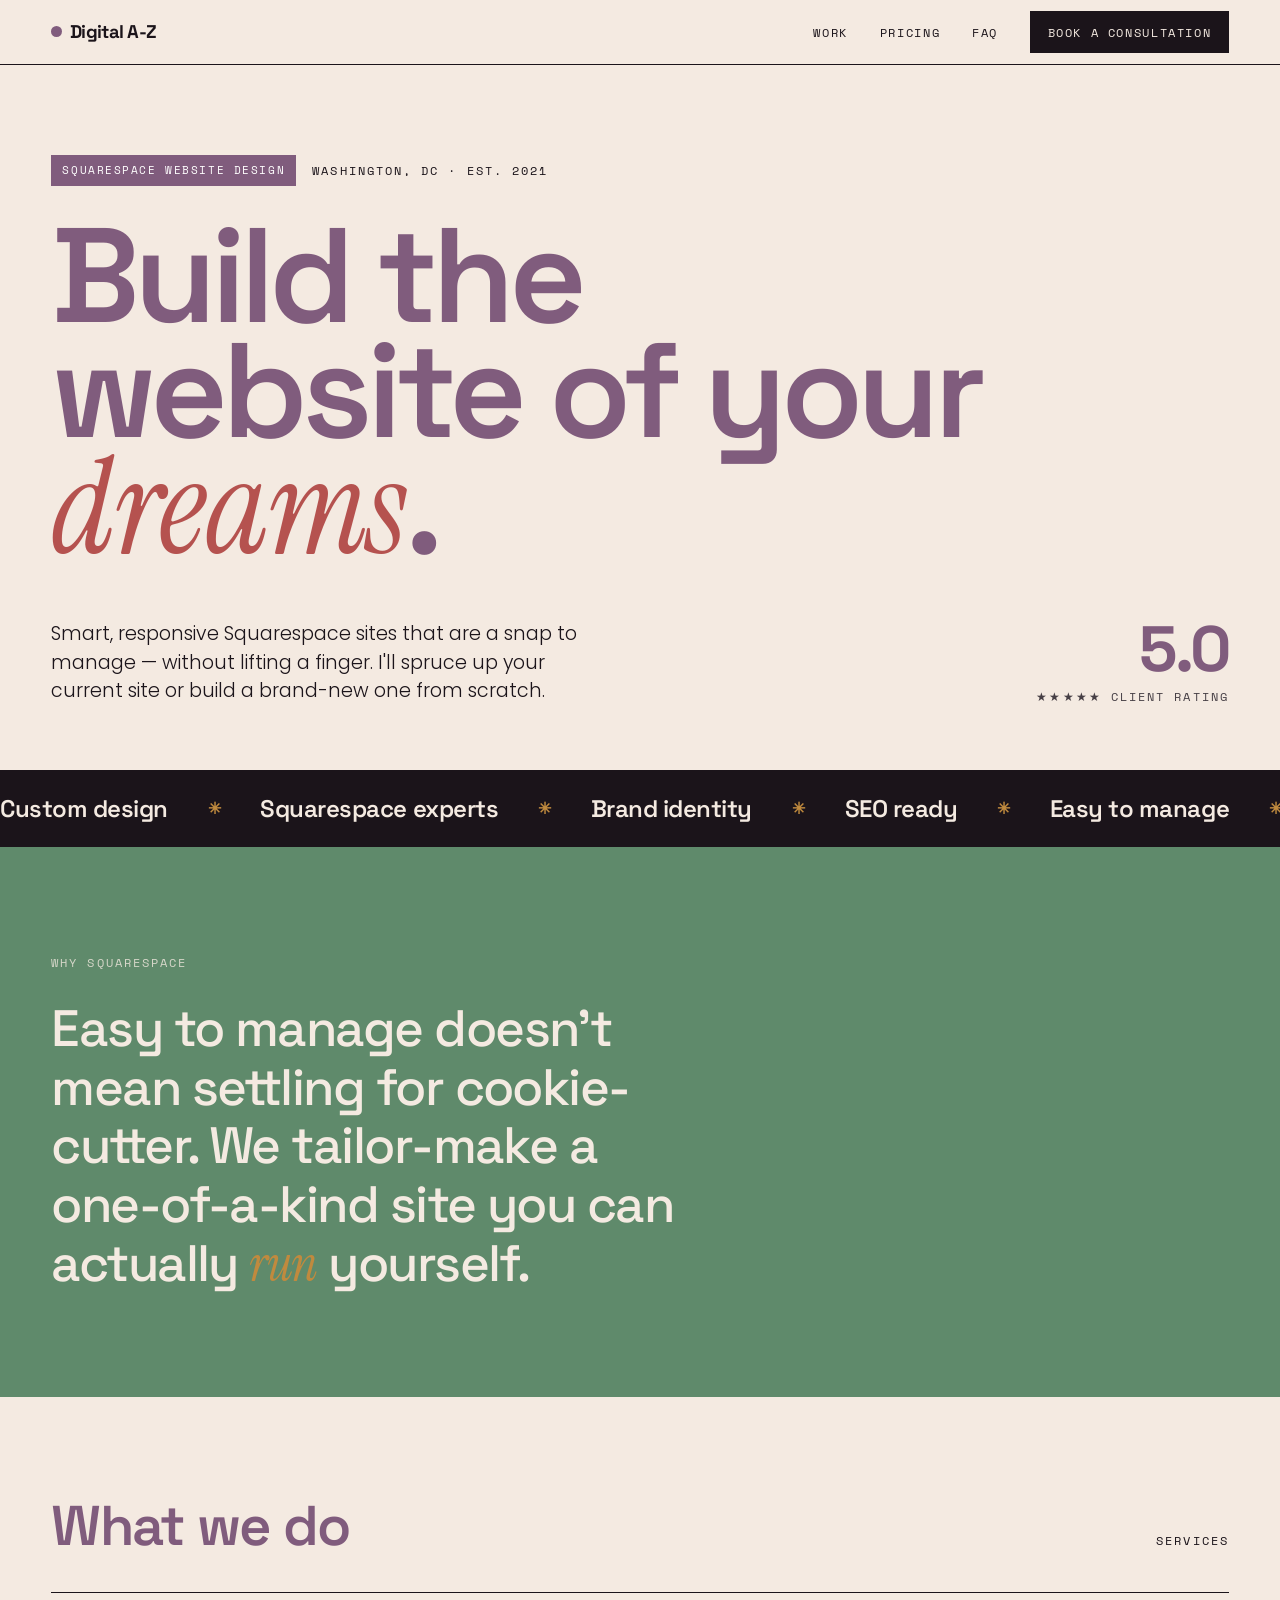
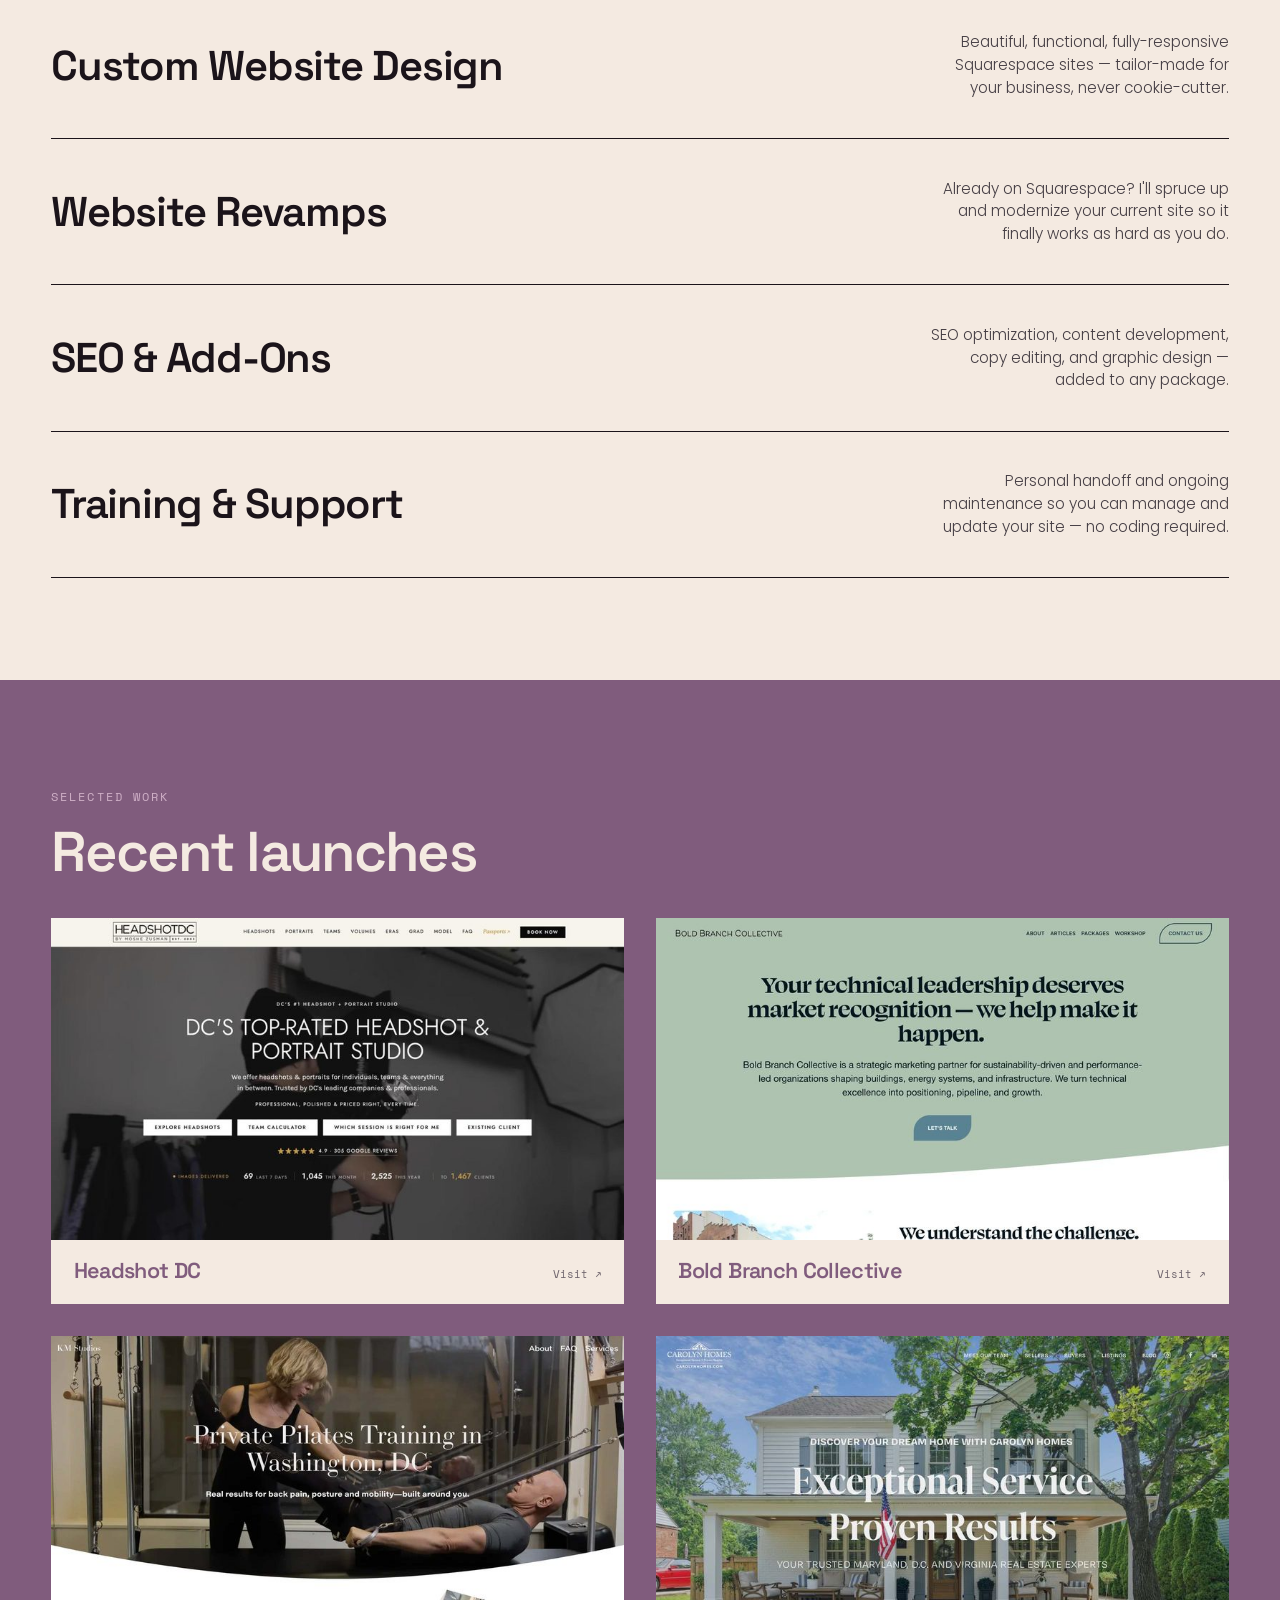
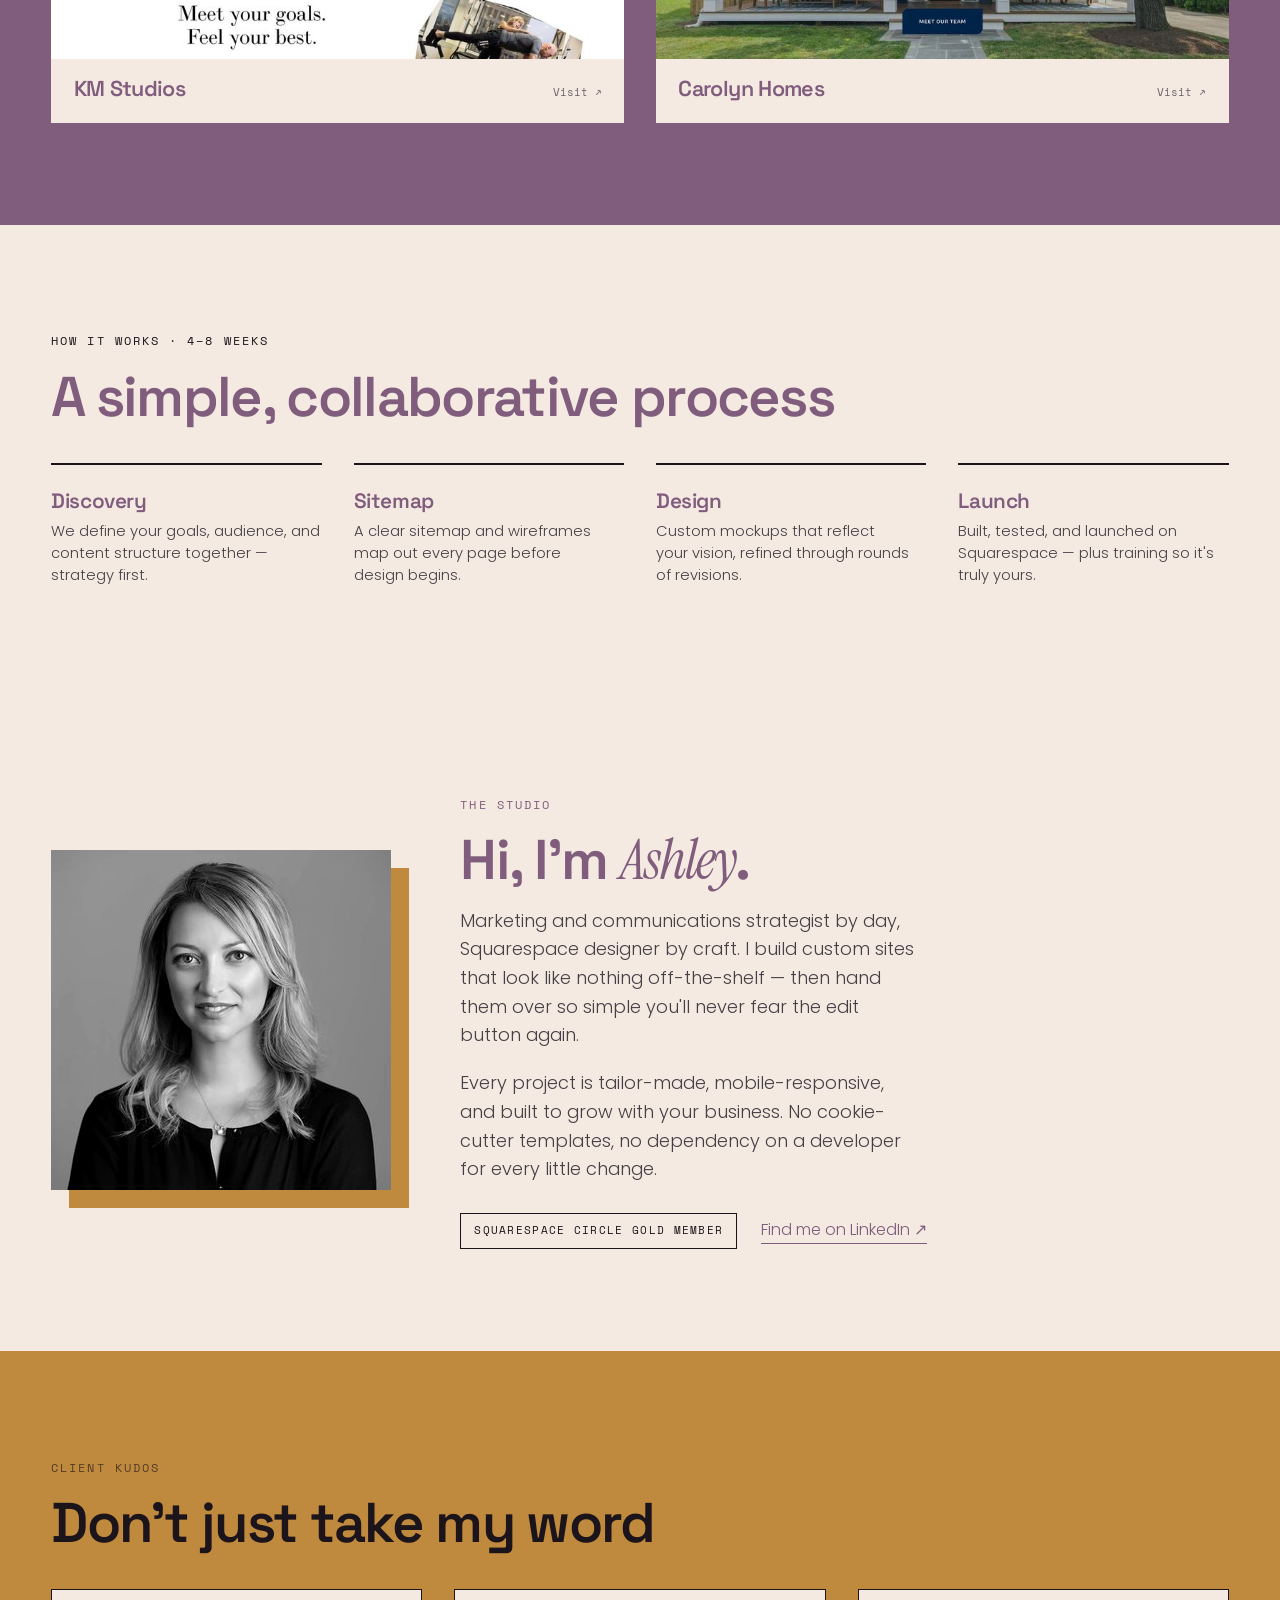
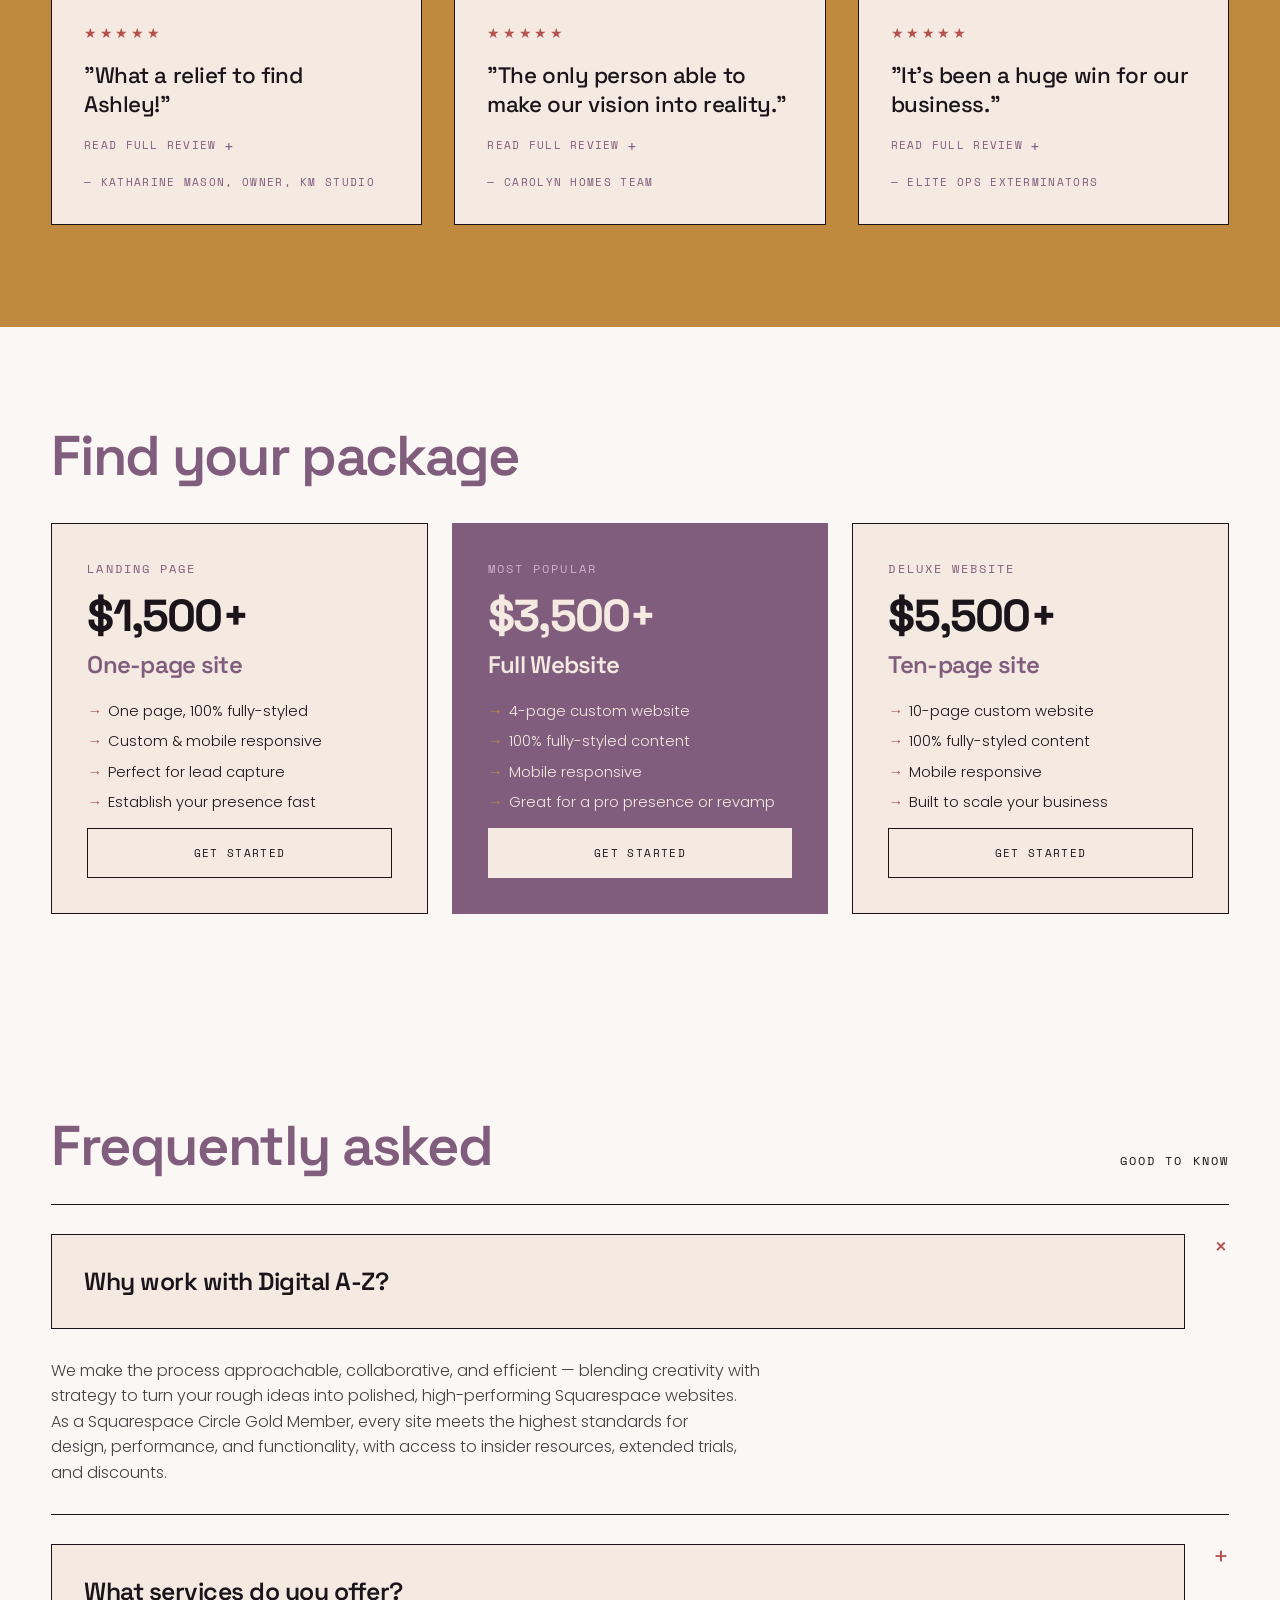
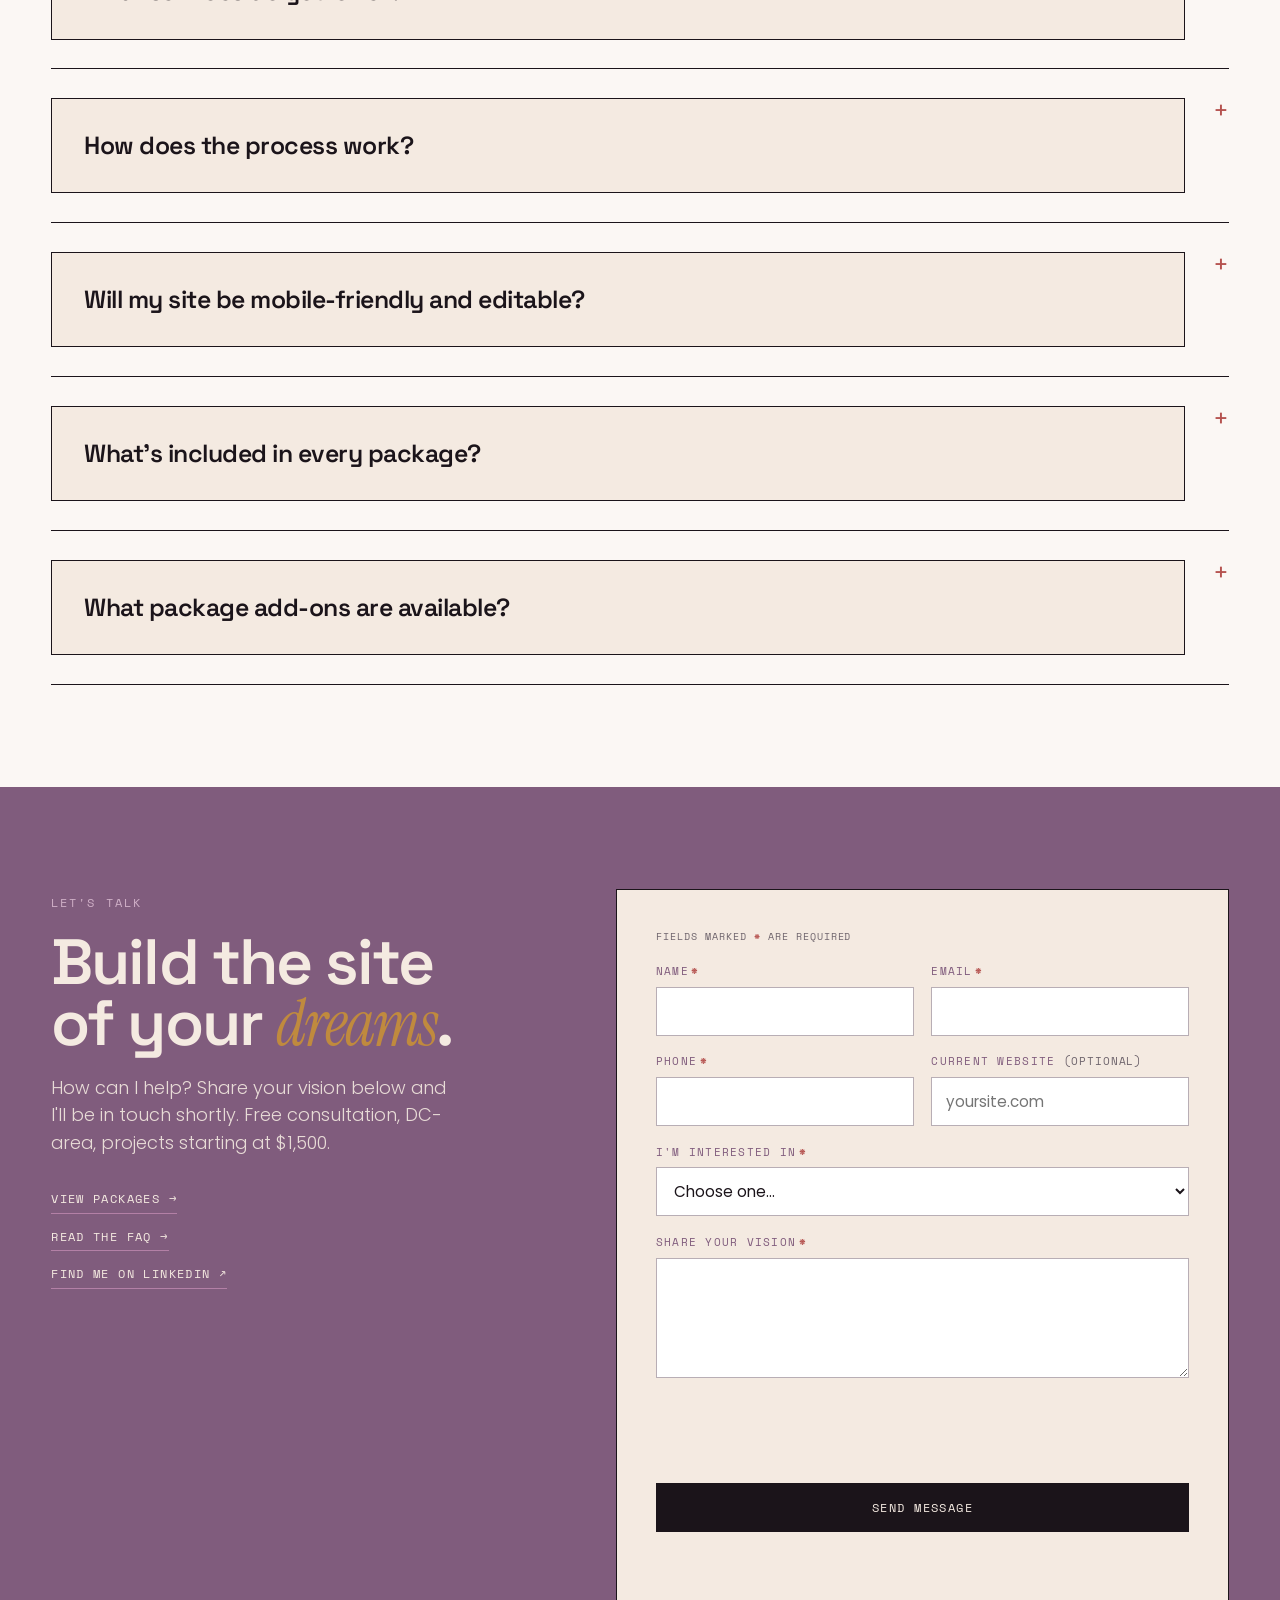
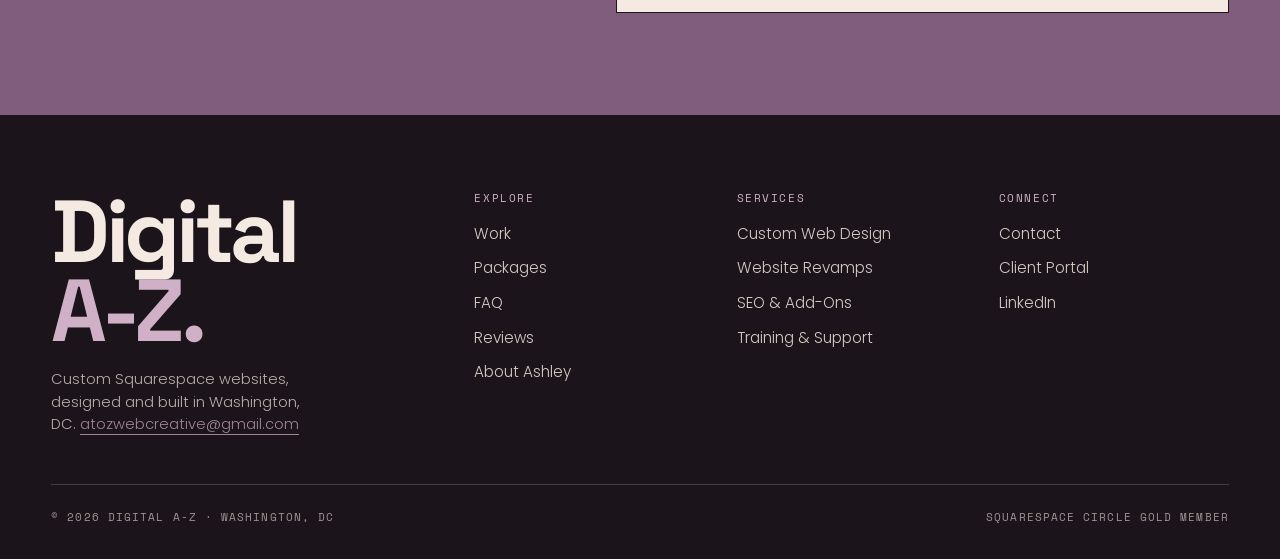
==== commit 5529638f: "Point Headshot DC srcset at the refreshed screenshot Bumps the cache-buster to v=3 on all four heads" ====
--- a/index.html
+++ b/index.html
@@ -490,6 +490,13 @@
   .foot .col a{min-height:44px;display:flex;align-items:center;margin-bottom:0}
 }
 
+/* Let the contact grid shrink below the form inputs' intrinsic width.
+   Without this the column sticks at ~354px and clips at 320px viewports. */
+@media(max-width:820px){
+  .contact .inner>*{min-width:0}
+  .form-card input,.form-card select,.form-card textarea{min-width:0}
+}
+
 </style>
 <script type="application/ld+json">
 {"@context":"https://schema.org","@type":"ProfessionalService","name":"Digital A-Z","description":"Custom Squarespace website design in Washington, DC — beautiful, responsive, and easy to manage.","url":"https://www.digitalaz.co/","priceRange":"$$","email":"atozwebcreative@gmail.com","founder":{"@type":"Person","name":"Ashley Zusman","sameAs":"https://www.linkedin.com/in/ashleyzusman"},"areaServed":[{"@type":"City","name":"Washington, D.C."},{"@type":"Country","name":"United States"}],"address":{"@type":"PostalAddress","addressLocality":"Washington","addressRegion":"DC","addressCountry":"US"},"geo":{"@type":"GeoCoordinates","latitude":38.9072,"longitude":-77.0369},"sameAs":["https://www.linkedin.com/in/ashleyzusman"],"makesOffer":[{"@type":"Offer","name":"Landing Page","price":"1500","priceCurrency":"USD"},{"@type":"Offer","name":"Full Website","price":"3500","priceCurrency":"USD"},{"@type":"Offer","name":"Deluxe Website","price":"5500","priceCurrency":"USD"}],"aggregateRating":{"@type":"AggregateRating","ratingValue":"5.0","reviewCount":"3","bestRating":"5"},"review":[{"@type":"Review","reviewRating":{"@type":"Rating","ratingValue":"5","bestRating":"5"},"author":{"@type":"Person","name":"Katharine Mason"},"reviewBody":"What a relief to find Ashley Zusman! She built me a sleek, eye-catching, easy to use website that is often the first interaction with my clients. I started with another web designer and was gravely disappointed. Then I found Ashley. After talking with me and asking the key questions to draw out the character of my studio, she developed a site that perfectly captured what I do. She was timely in her delivery, cost-effective, and it was a pleasure to work with her. When I need to make small changes, she does it immediately. I have been meaning to write this testimonial for a while, but I have been so busy with clients I have because of her that it took me a bit longer. I cannot say enough good things about her!"},{"@type":"Review","reviewRating":{"@type":"Rating","ratingValue":"5","bestRating":"5"},"author":{"@type":"Organization","name":"Carolyn Homes"},"reviewBody":"Ashley was wonderful to work with in creating our new website! After hitting many roadblocks with other companies, we came to Ashley who was the only person able to make our vision into reality! She was patient, thoughtful, and flexible as we made many changes throughout the process. We look forward to growing our business through the new website!"},{"@type":"Review","reviewRating":{"@type":"Rating","ratingValue":"5","bestRating":"5"},"author":{"@type":"Organization","name":"Elite Ops Exterminators"},"reviewBody":"We loved working with Ashley. She made the website process simple and stress-free, and the final product is exactly what we needed. It's been a huge win for our business."}]}
@@ -540,7 +547,7 @@
   <span class="mono">Selected work</span>
   <h2>Recent launches</h2>
   <div class="grid">
-    <a class="proj" href="https://www.headshotdc.com" target="_blank" rel="noopener"><div class="ph"><img src="images/headshotdc.jpg?v=2" srcset="images/headshotdc-480.jpg 480w, images/headshotdc-800.jpg 800w, images/headshotdc-1200.jpg 1200w, images/headshotdc.jpg?v=2 1600w" sizes="(max-width:820px) 92vw, 46vw" alt="Headshot DC — Squarespace website by Digital A-Z" width="1600" height="900" loading="lazy" decoding="async"></div><div class="meta"><h3>Headshot DC</h3><span class="yr">Visit ↗</span></div></a>
+    <a class="proj" href="https://www.headshotdc.com" target="_blank" rel="noopener"><div class="ph"><img src="images/headshotdc.jpg?v=3" srcset="images/headshotdc-480.jpg?v=3 480w, images/headshotdc-800.jpg?v=3 800w, images/headshotdc-1200.jpg?v=3 1200w, images/headshotdc.jpg?v=3 1600w" sizes="(max-width:820px) 92vw, 46vw" alt="Headshot DC — Squarespace website by Digital A-Z" width="1600" height="900" loading="lazy" decoding="async"></div><div class="meta"><h3>Headshot DC</h3><span class="yr">Visit ↗</span></div></a>
     <a class="proj" href="https://www.boldbranchcollective.com" target="_blank" rel="noopener"><div class="ph"><img src="images/boldbranch.jpg?v=2" srcset="images/boldbranch-480.jpg 480w, images/boldbranch-800.jpg 800w, images/boldbranch-1200.jpg 1200w, images/boldbranch.jpg?v=2 1600w" sizes="(max-width:820px) 92vw, 46vw" alt="Bold Branch Collective — Squarespace website by Digital A-Z" width="1600" height="900" loading="lazy" decoding="async"></div><div class="meta"><h3>Bold Branch Collective</h3><span class="yr">Visit ↗</span></div></a>
     <a class="proj" href="https://www.kmstudio-fitness.com" target="_blank" rel="noopener"><div class="ph"><img src="images/kmstudios.jpg?v=2" srcset="images/kmstudios-480.jpg 480w, images/kmstudios-800.jpg 800w, images/kmstudios-1200.jpg 1200w, images/kmstudios.jpg?v=2 1600w" sizes="(max-width:820px) 92vw, 46vw" alt="KM Studios — Squarespace website by Digital A-Z" width="1600" height="900" loading="lazy" decoding="async"></div><div class="meta"><h3>KM Studios</h3><span class="yr">Visit ↗</span></div></a>
     <a class="proj" href="https://www.carolynhomes.com/" target="_blank" rel="noopener"><div class="ph"><img src="images/carolynhomes.jpg?v=2" srcset="images/carolynhomes-480.jpg 480w, images/carolynhomes-800.jpg 800w, images/carolynhomes.jpg?v=2 1400w" sizes="(max-width:820px) 92vw, 46vw" alt="Carolyn Homes — Squarespace website by Digital A-Z" width="1400" height="788" loading="lazy" decoding="async"></div><div class="meta"><h3>Carolyn Homes</h3><span class="yr">Visit ↗</span></div></a>
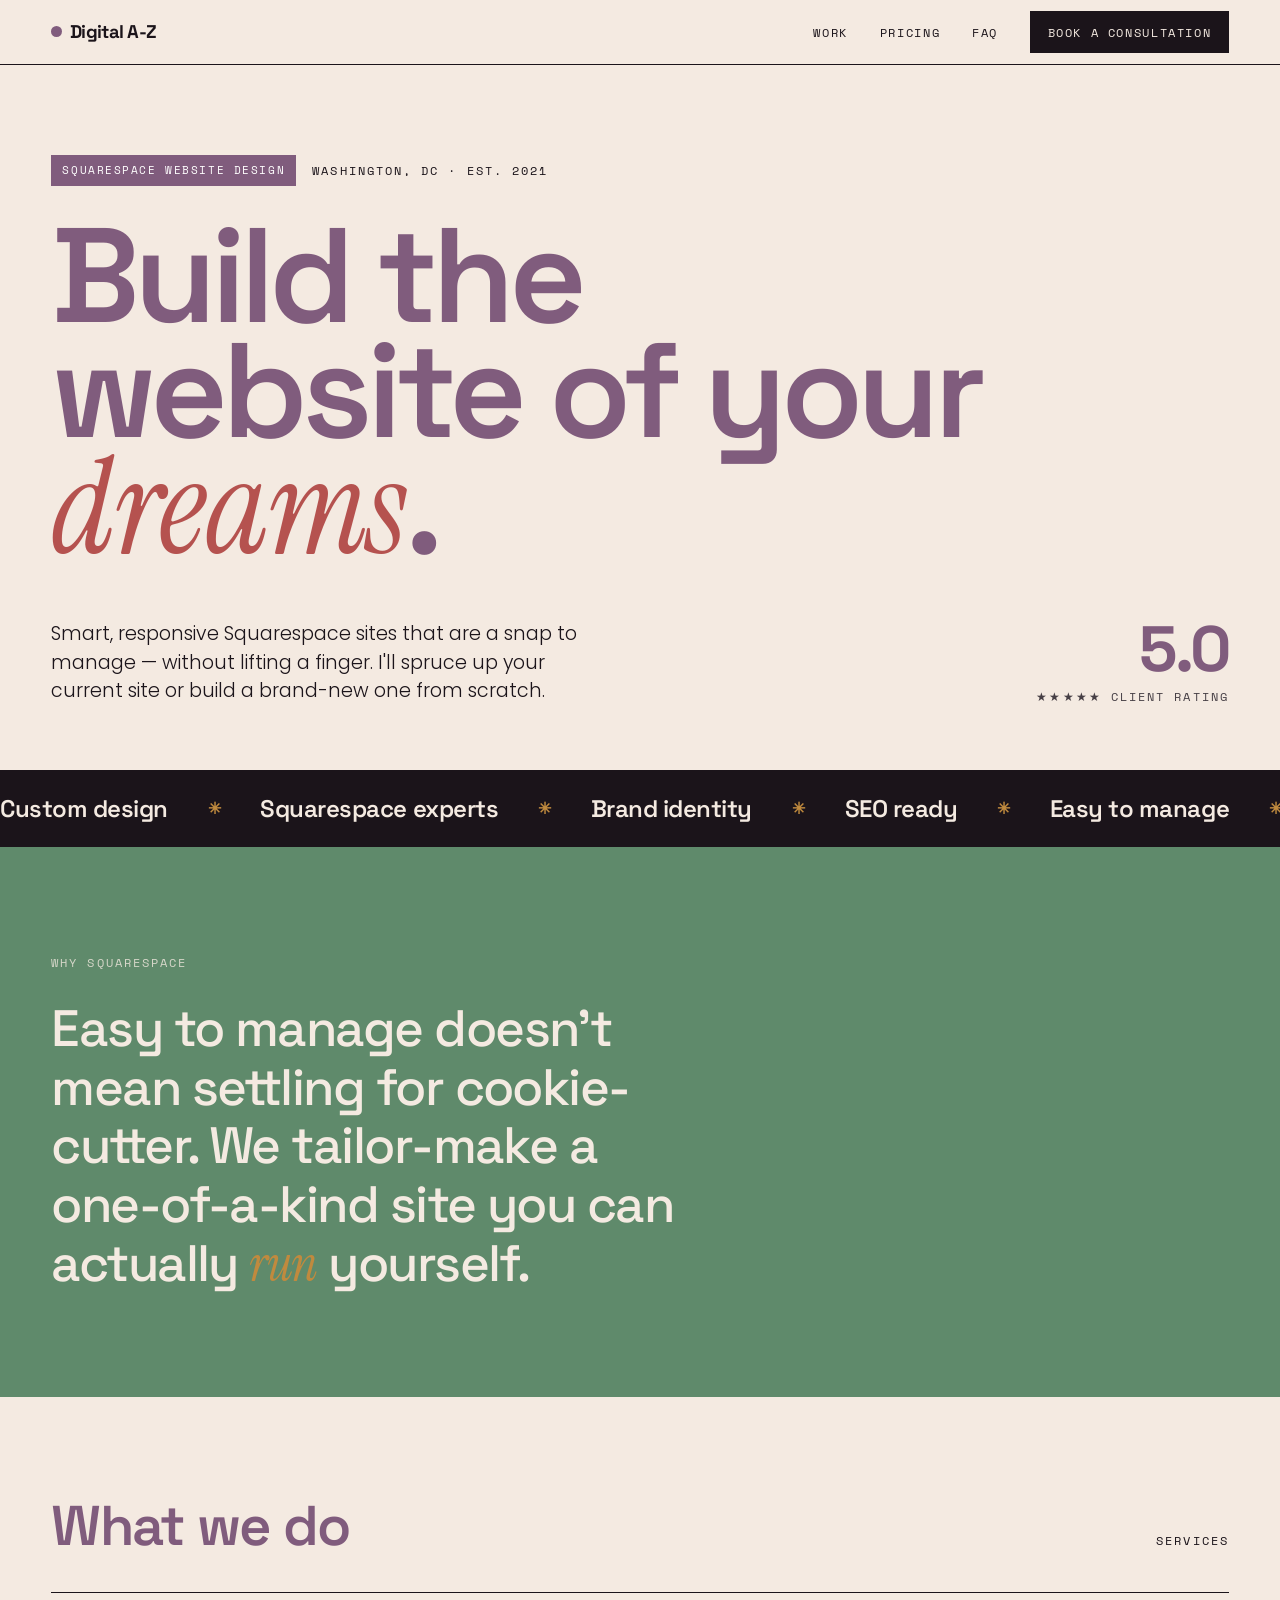
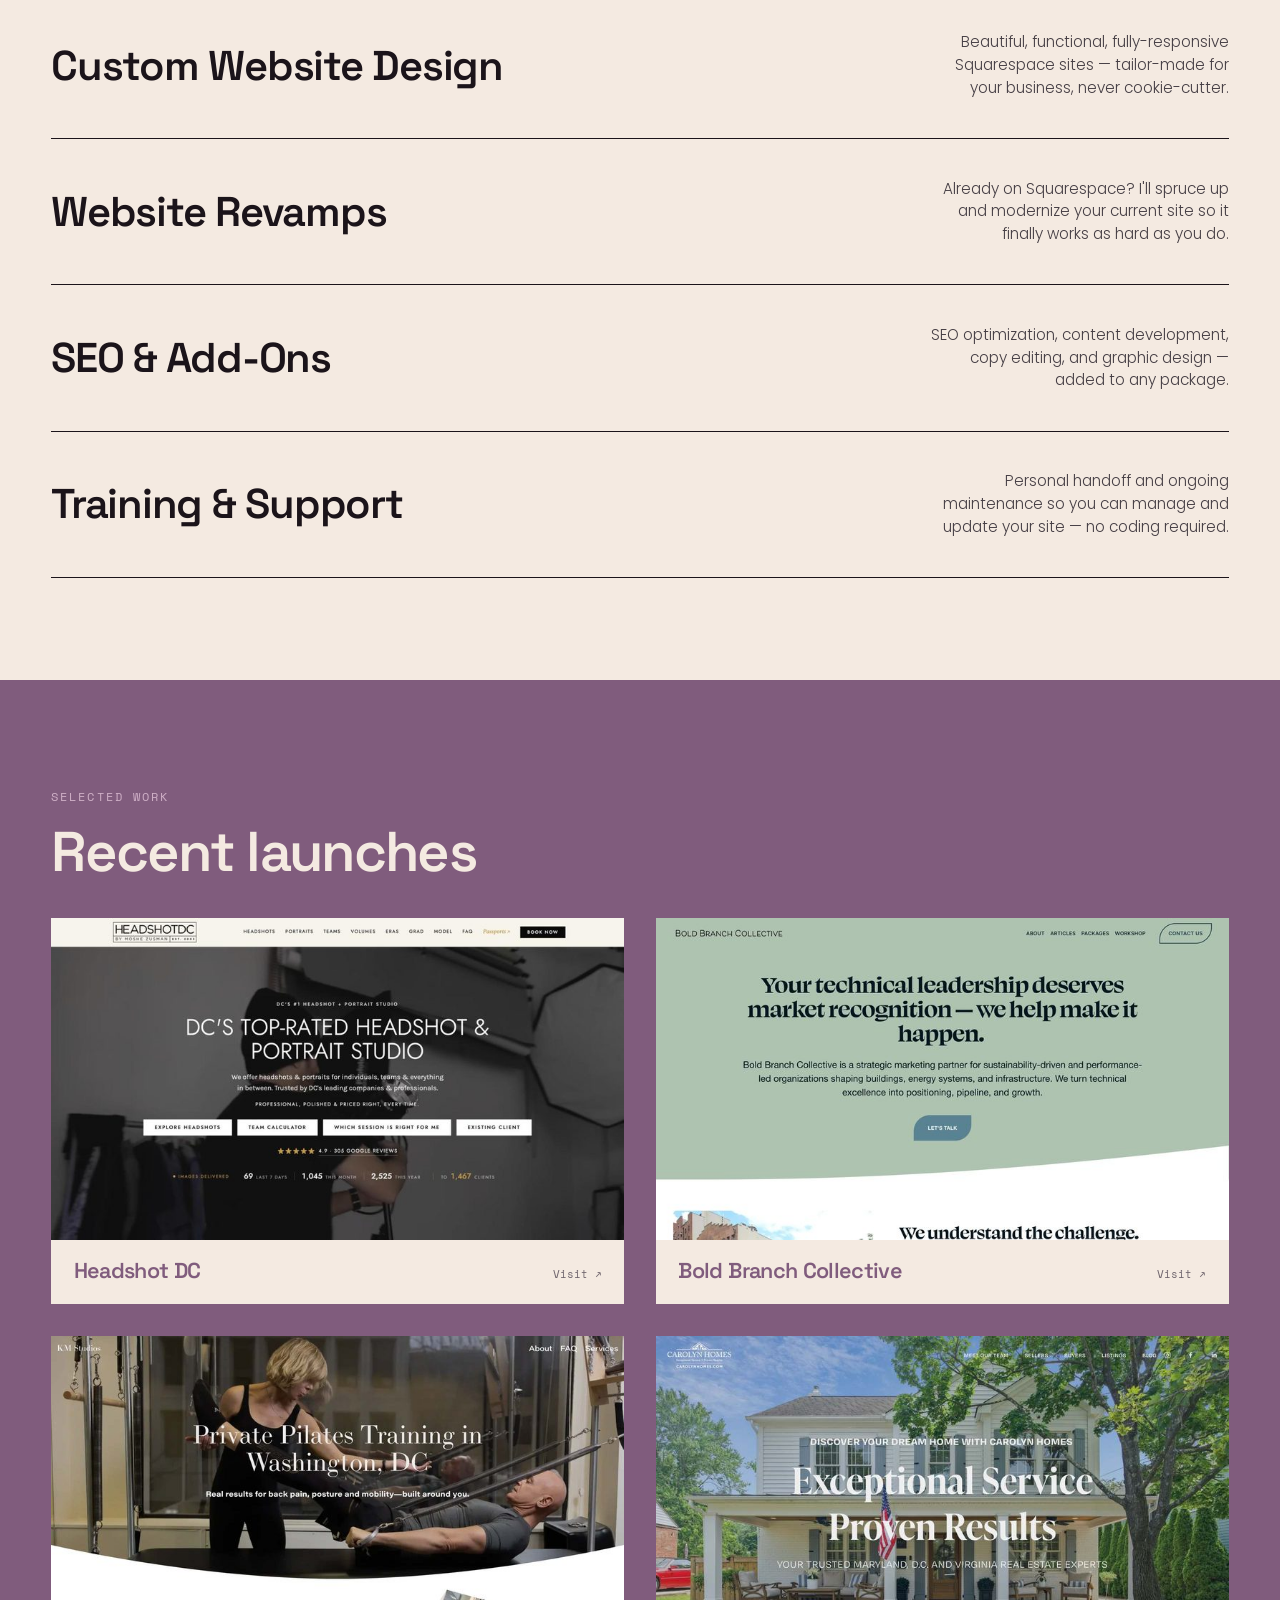
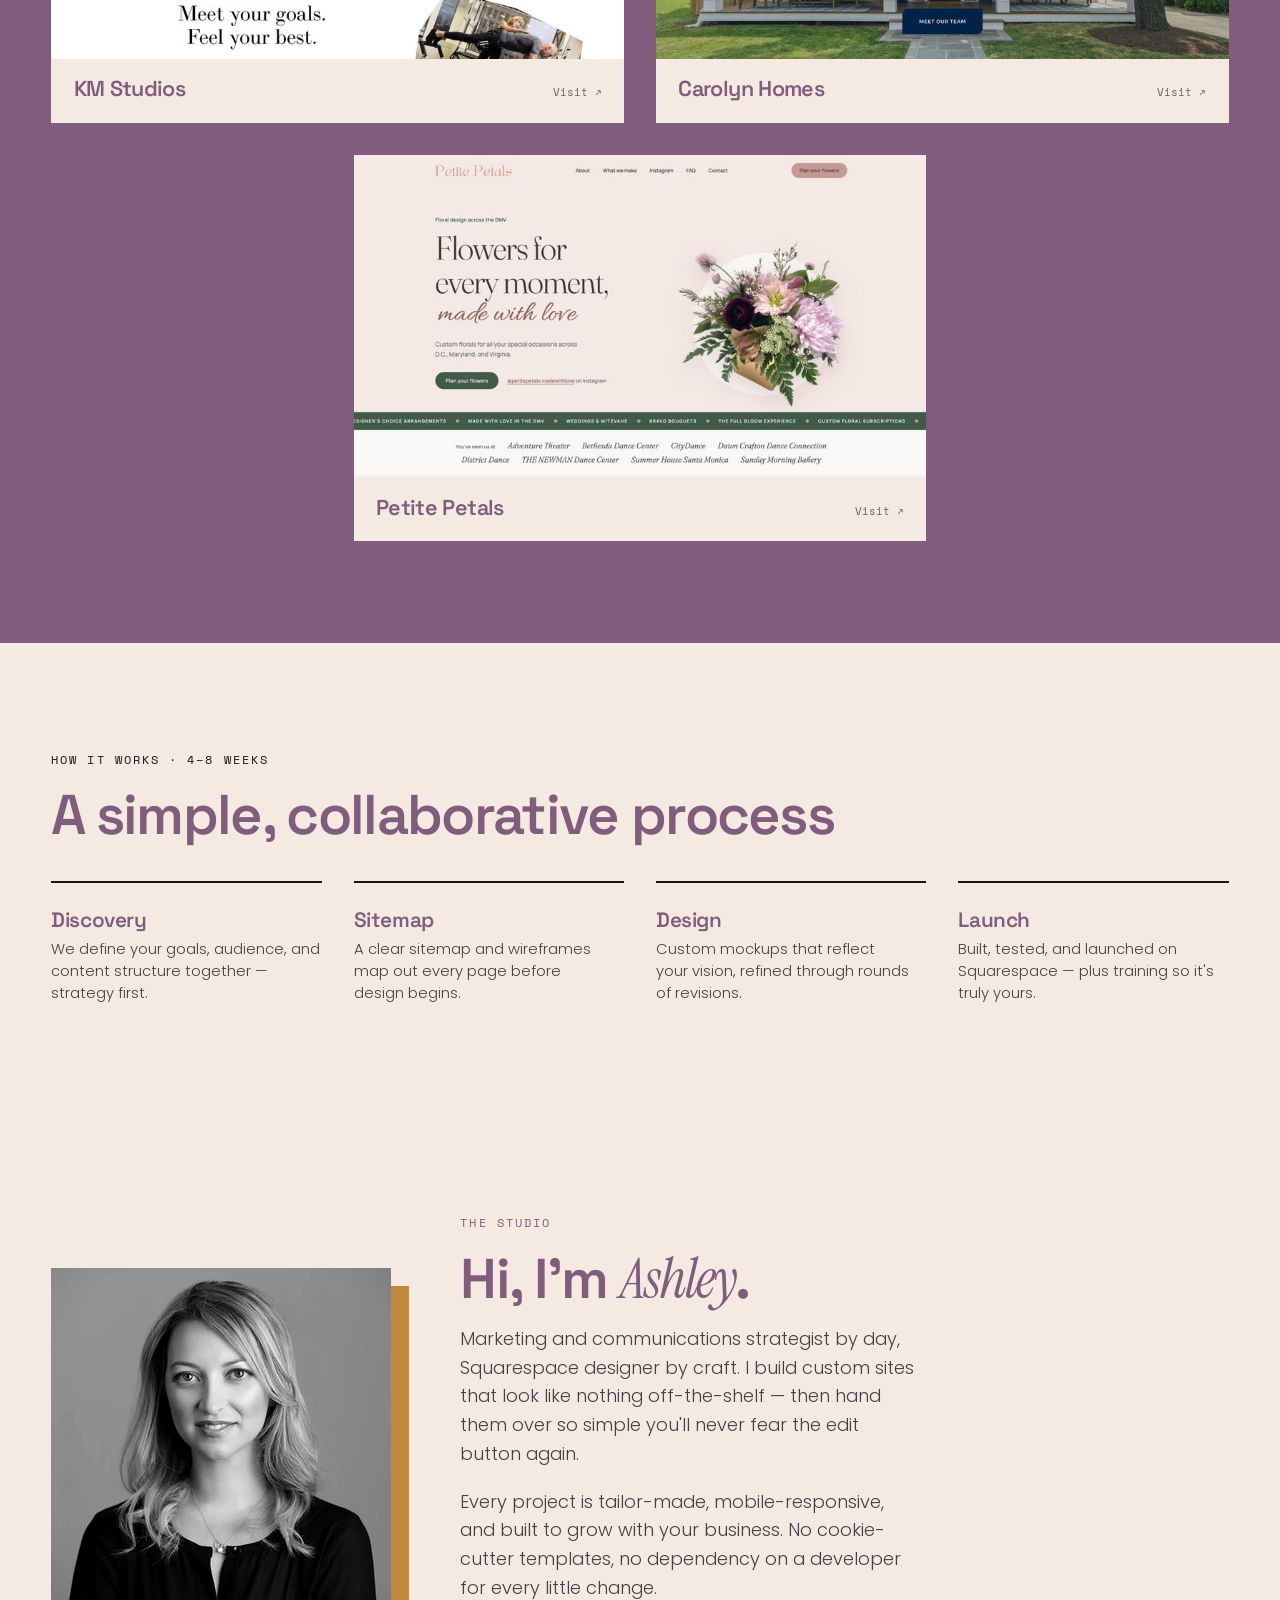
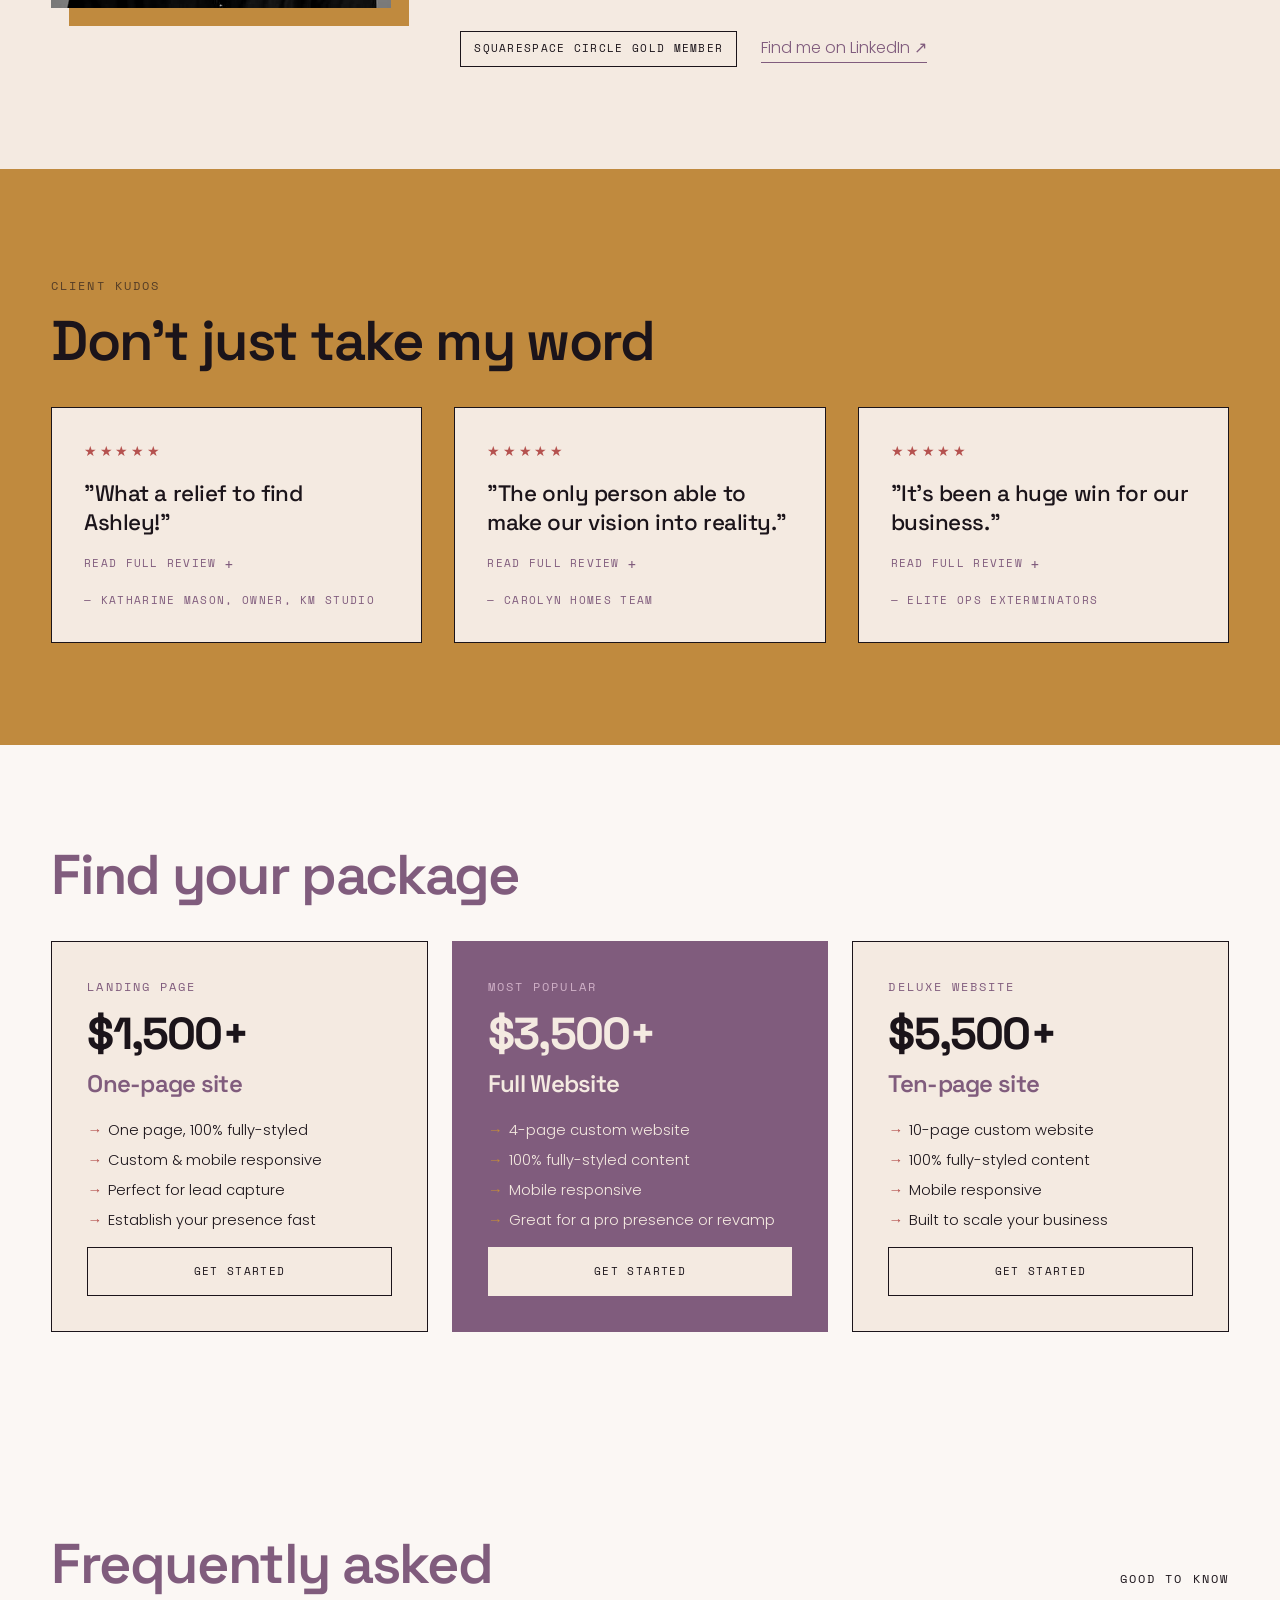
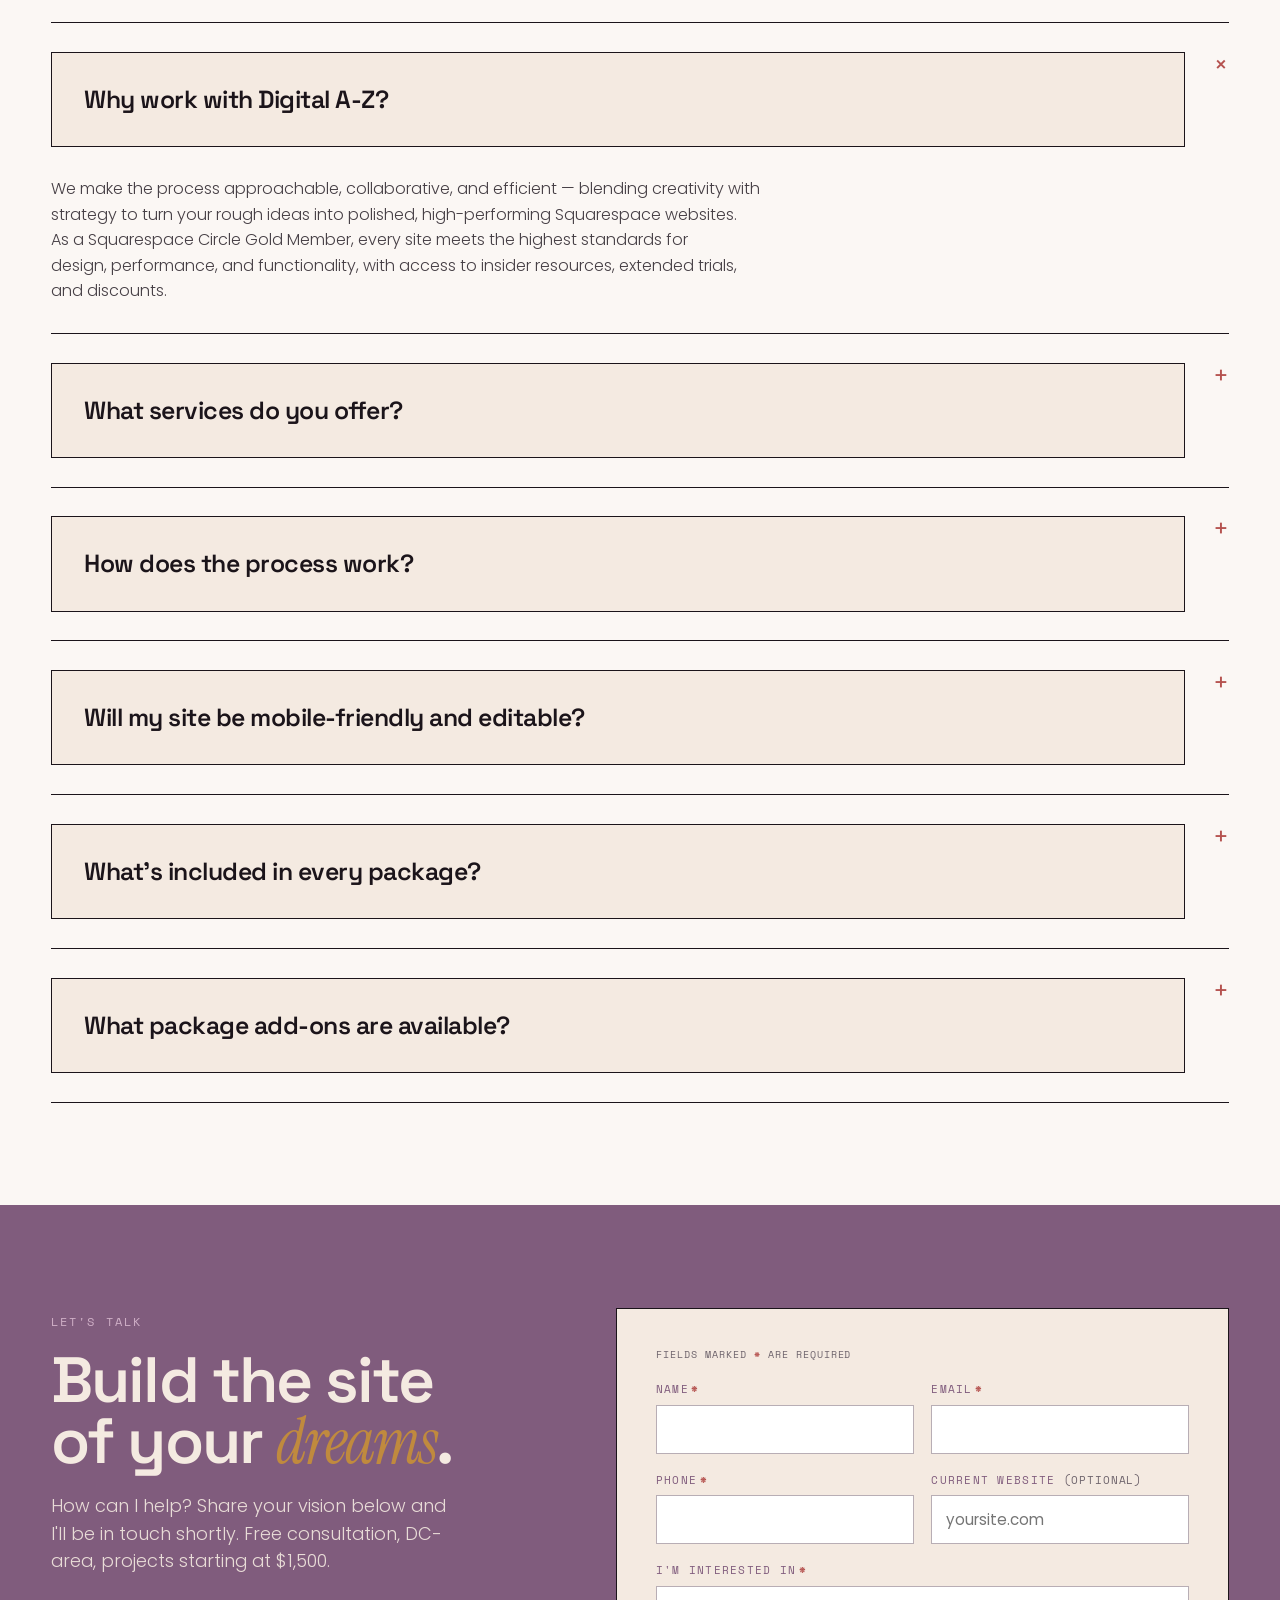
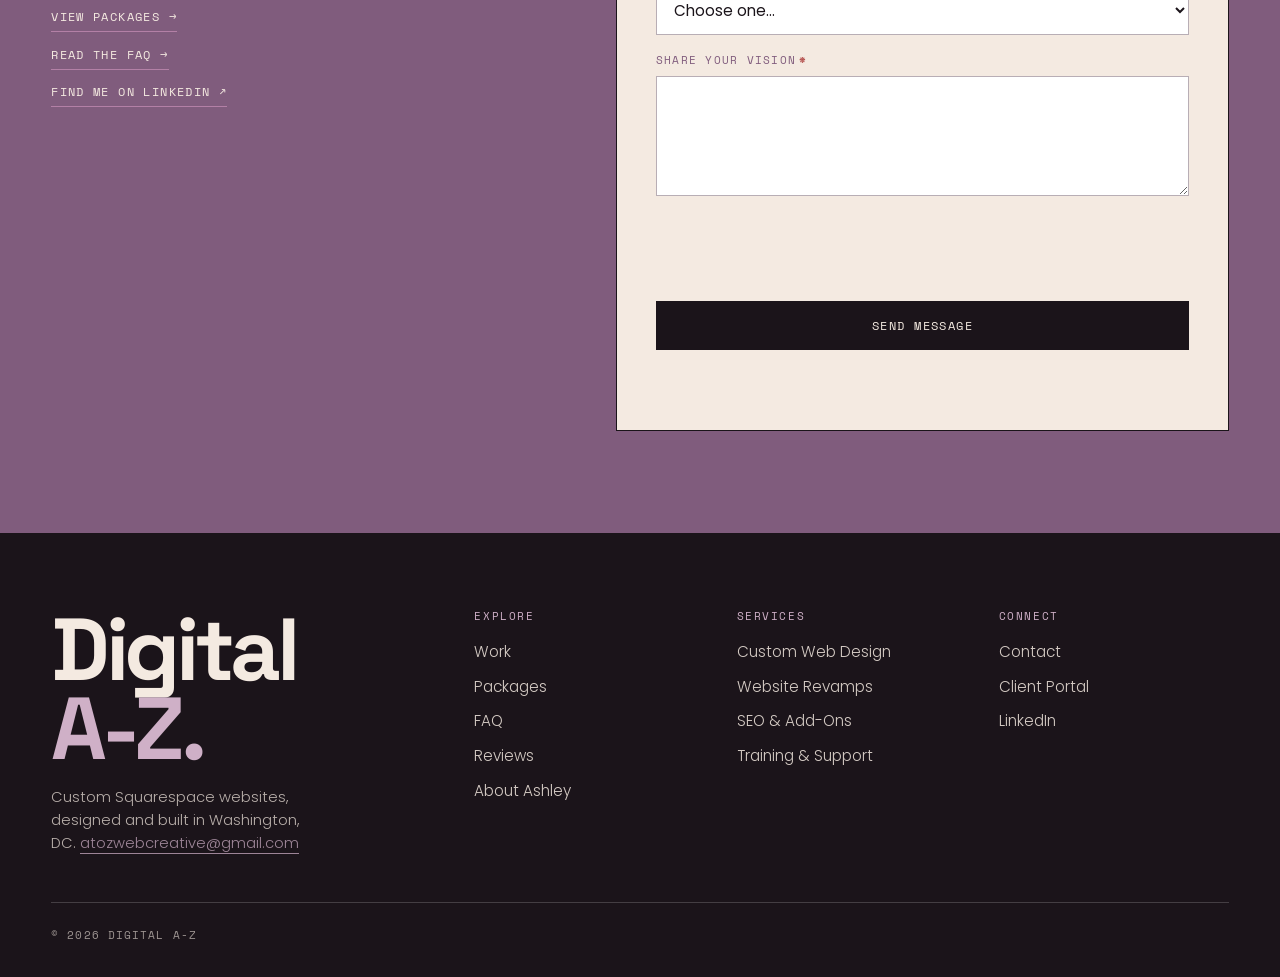
==== commit 352efb4d: "Add Petite Petals to Selected Work Fifth project card, plus a rule that centres a lone odd card in t" ====
--- a/index.html
+++ b/index.html
@@ -490,6 +490,17 @@
   .foot .col a{min-height:44px;display:flex;align-items:center;margin-bottom:0}
 }
 
+/* An odd number of projects leaves one card alone in the final row.
+   Centre it at the same width as its siblings so it reads as deliberate.
+   This stops matching on its own as soon as the count is even again. */
+@media(min-width:821px){
+  .work .grid > .proj:last-child:nth-child(odd){
+    grid-column:1/-1;
+    width:calc(50% - clamp(.5rem,1.25vw,1rem));
+    justify-self:center;
+  }
+}
+
 /* Let the contact grid shrink below the form inputs' intrinsic width.
    Without this the column sticks at ~354px and clips at 320px viewports. */
 @media(max-width:820px){
@@ -551,6 +562,7 @@
     <a class="proj" href="https://www.boldbranchcollective.com" target="_blank" rel="noopener"><div class="ph"><img src="images/boldbranch.jpg?v=2" srcset="images/boldbranch-480.jpg 480w, images/boldbranch-800.jpg 800w, images/boldbranch-1200.jpg 1200w, images/boldbranch.jpg?v=2 1600w" sizes="(max-width:820px) 92vw, 46vw" alt="Bold Branch Collective — Squarespace website by Digital A-Z" width="1600" height="900" loading="lazy" decoding="async"></div><div class="meta"><h3>Bold Branch Collective</h3><span class="yr">Visit ↗</span></div></a>
     <a class="proj" href="https://www.kmstudio-fitness.com" target="_blank" rel="noopener"><div class="ph"><img src="images/kmstudios.jpg?v=2" srcset="images/kmstudios-480.jpg 480w, images/kmstudios-800.jpg 800w, images/kmstudios-1200.jpg 1200w, images/kmstudios.jpg?v=2 1600w" sizes="(max-width:820px) 92vw, 46vw" alt="KM Studios — Squarespace website by Digital A-Z" width="1600" height="900" loading="lazy" decoding="async"></div><div class="meta"><h3>KM Studios</h3><span class="yr">Visit ↗</span></div></a>
     <a class="proj" href="https://www.carolynhomes.com/" target="_blank" rel="noopener"><div class="ph"><img src="images/carolynhomes.jpg?v=2" srcset="images/carolynhomes-480.jpg 480w, images/carolynhomes-800.jpg 800w, images/carolynhomes.jpg?v=2 1400w" sizes="(max-width:820px) 92vw, 46vw" alt="Carolyn Homes — Squarespace website by Digital A-Z" width="1400" height="788" loading="lazy" decoding="async"></div><div class="meta"><h3>Carolyn Homes</h3><span class="yr">Visit ↗</span></div></a>
+    <a class="proj" href="https://petite-petals.com" target="_blank" rel="noopener"><div class="ph"><img src="images/petitepetals.jpg" srcset="images/petitepetals-480.jpg 480w, images/petitepetals-800.jpg 800w, images/petitepetals-1200.jpg 1200w, images/petitepetals.jpg 1600w" sizes="(max-width:820px) 92vw, 46vw" alt="Petite Petals — website by Digital A-Z" width="1600" height="900" loading="lazy" decoding="async"></div><div class="meta"><h3>Petite Petals</h3><span class="yr">Visit ↗</span></div></a>
   </div>
 </div></section>
 
@@ -690,7 +702,7 @@
     <div class="col"><h4>Services</h4><a href="#services">Custom Web Design</a><a href="#services">Website Revamps</a><a href="#services">SEO &amp; Add-Ons</a><a href="#services">Training &amp; Support</a></div>
     <div class="col"><h4>Connect</h4><a href="#contact">Contact</a><a href="/portal">Client Portal</a><a href="https://www.linkedin.com/in/ashleyzusman" target="_blank" rel="noopener">LinkedIn</a></div>
   </div>
-  <div class="bot"><span>© 2026 Digital A-Z · Washington, DC</span><span>Squarespace Circle Gold Member</span></div>
+  <div class="bot"><span>© 2026 Digital A-Z</span></div>
 </div></footer>
 <script>
 (function(){
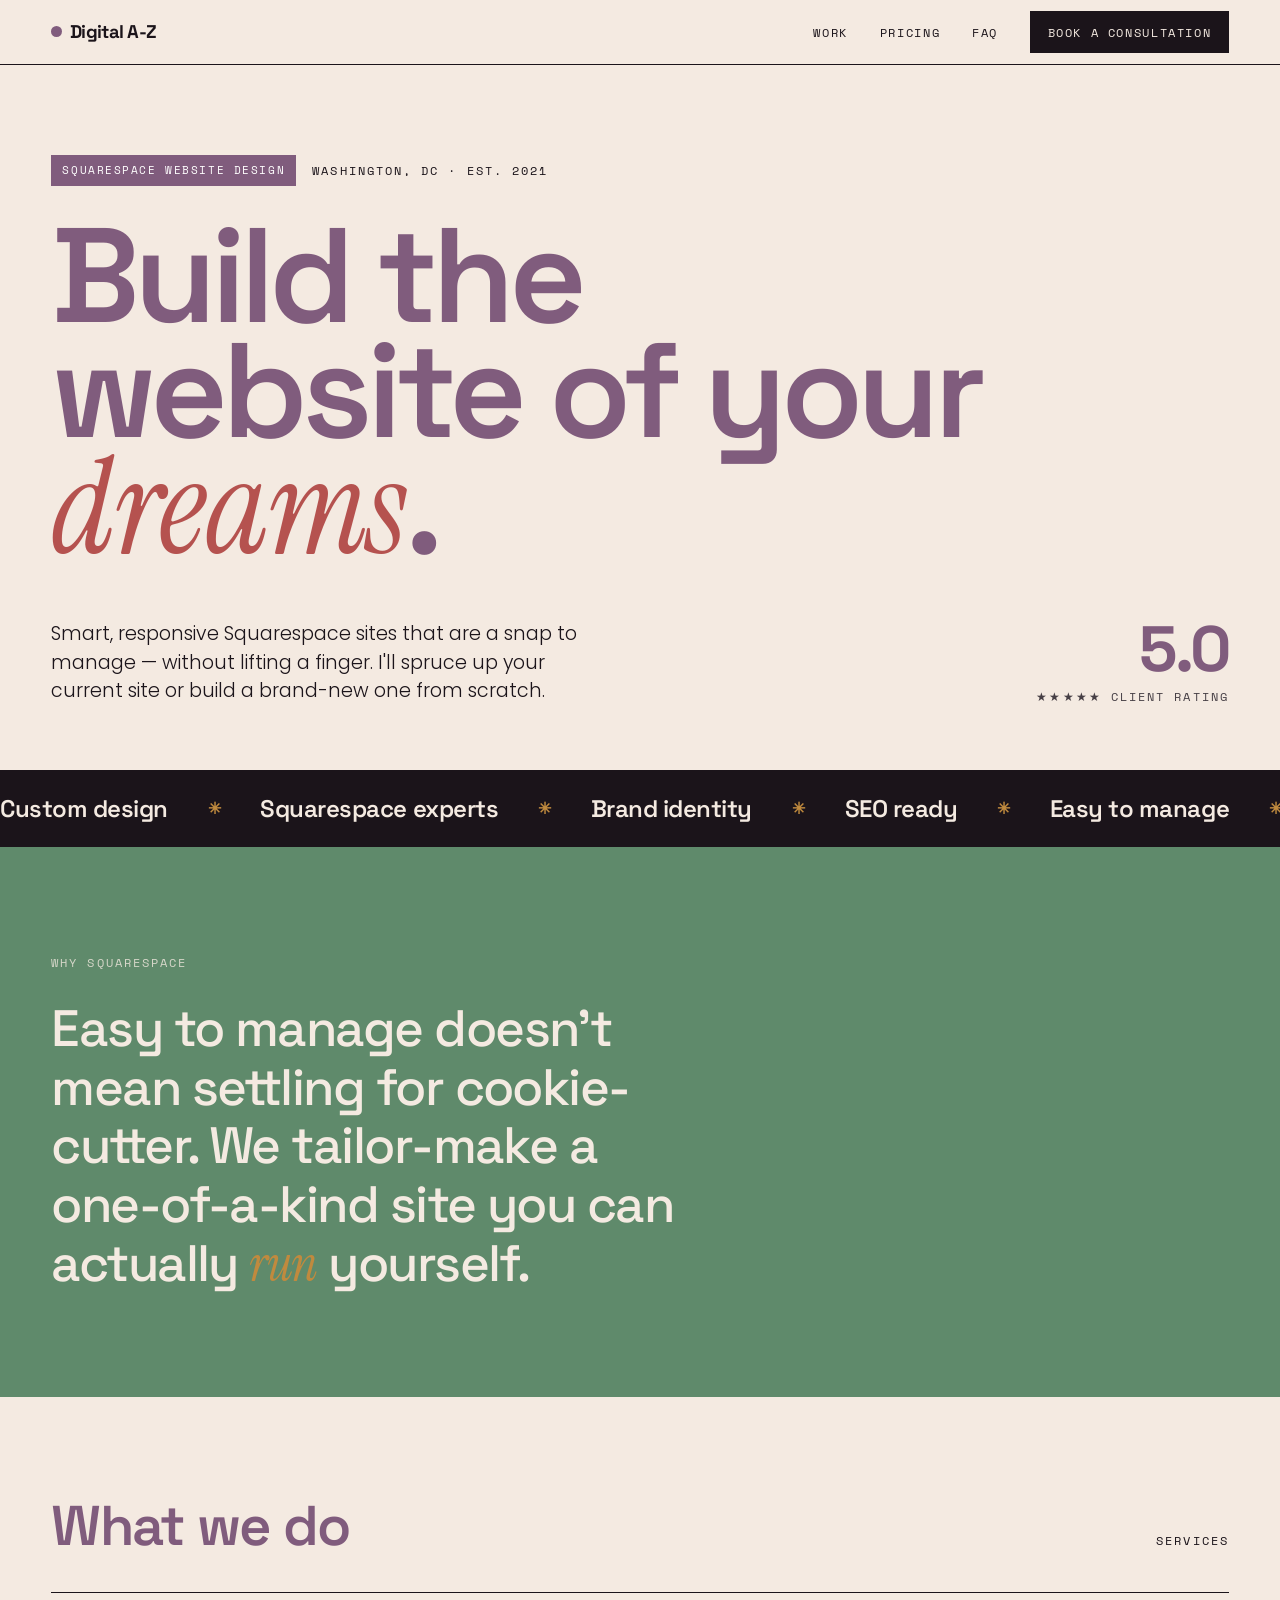
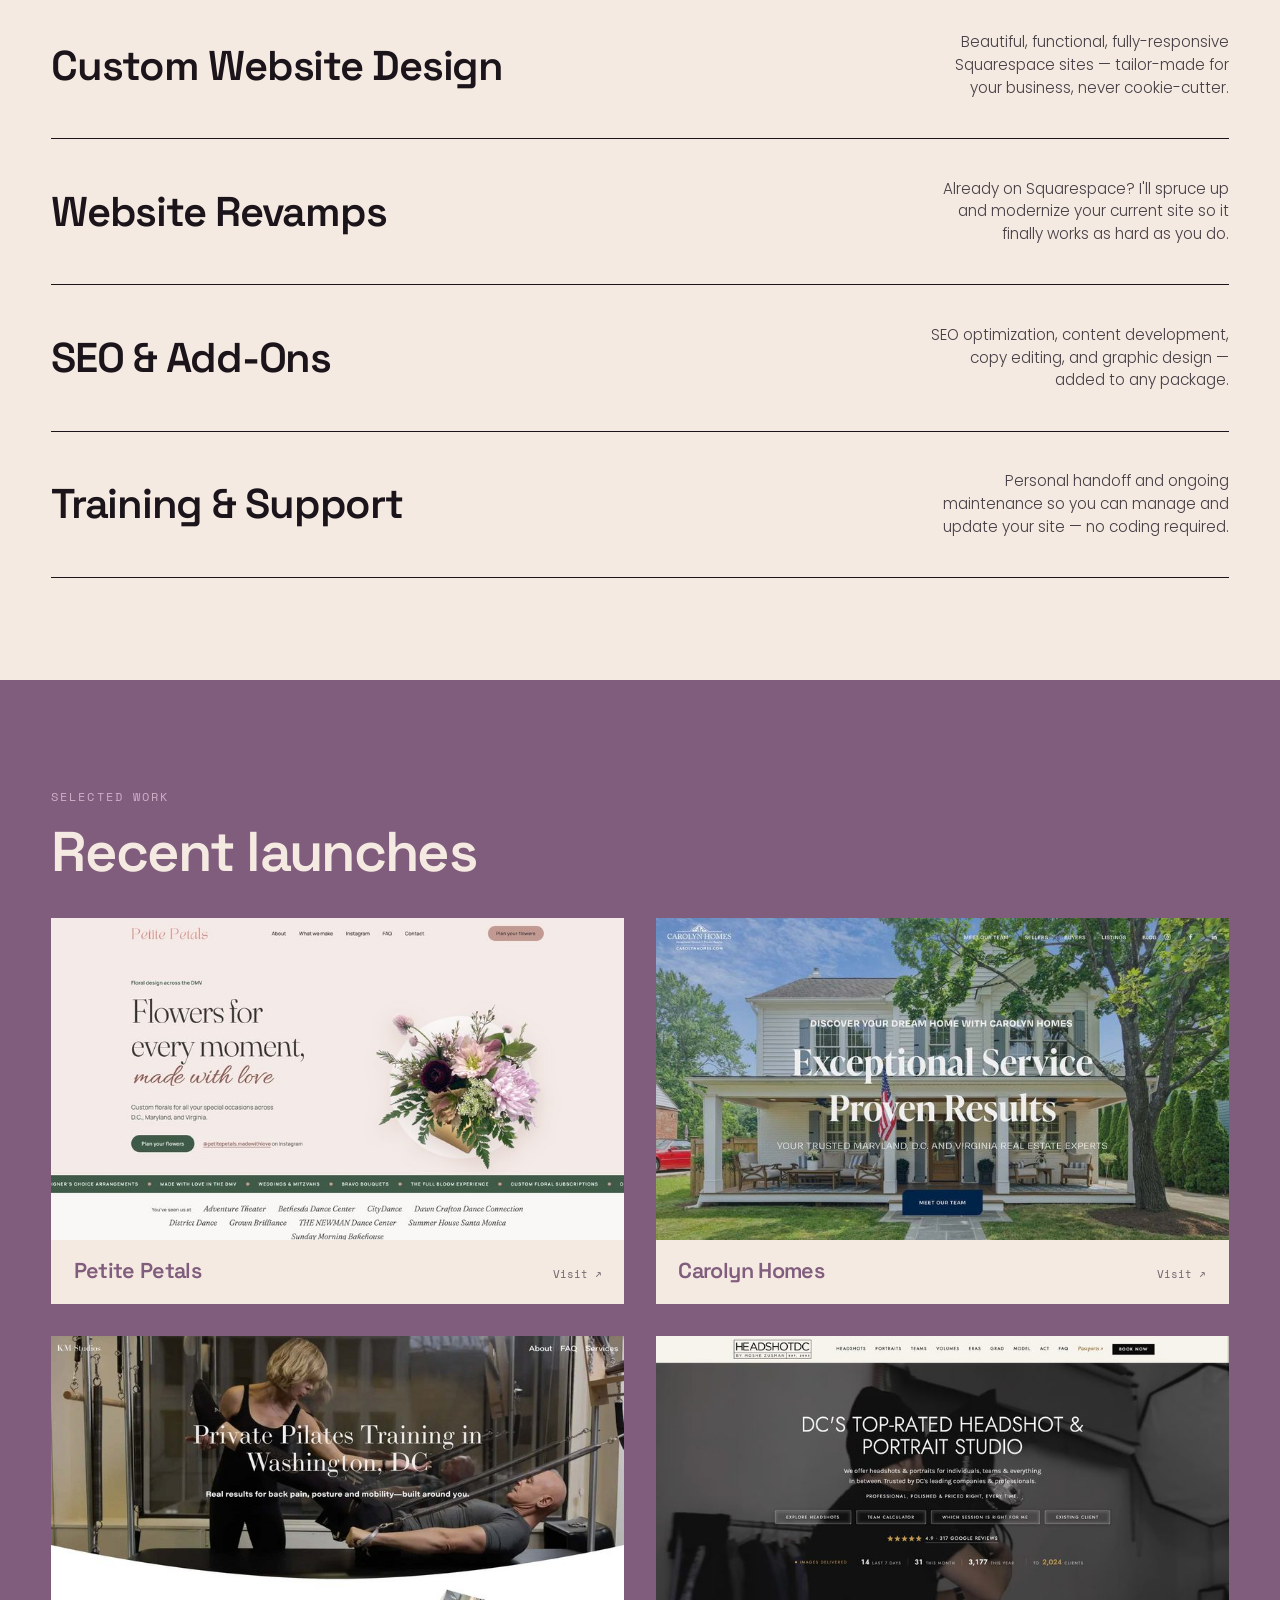
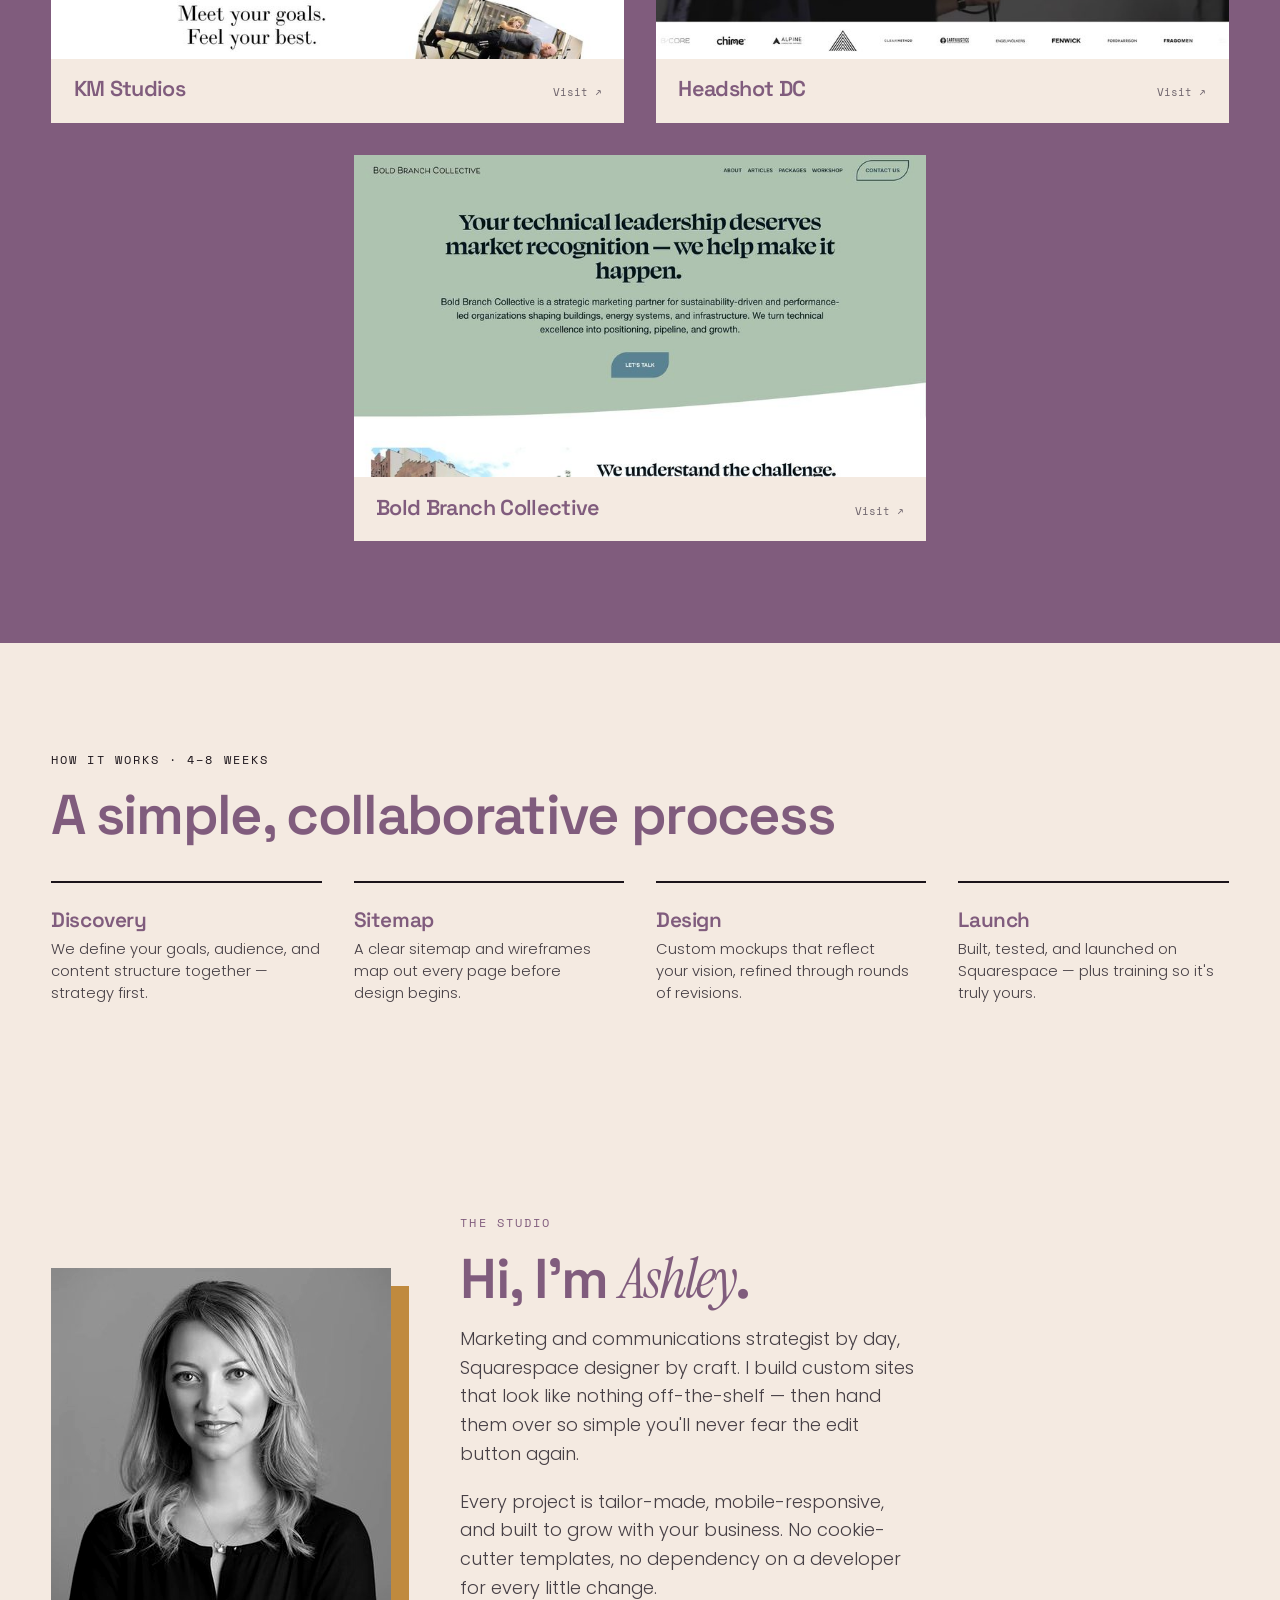
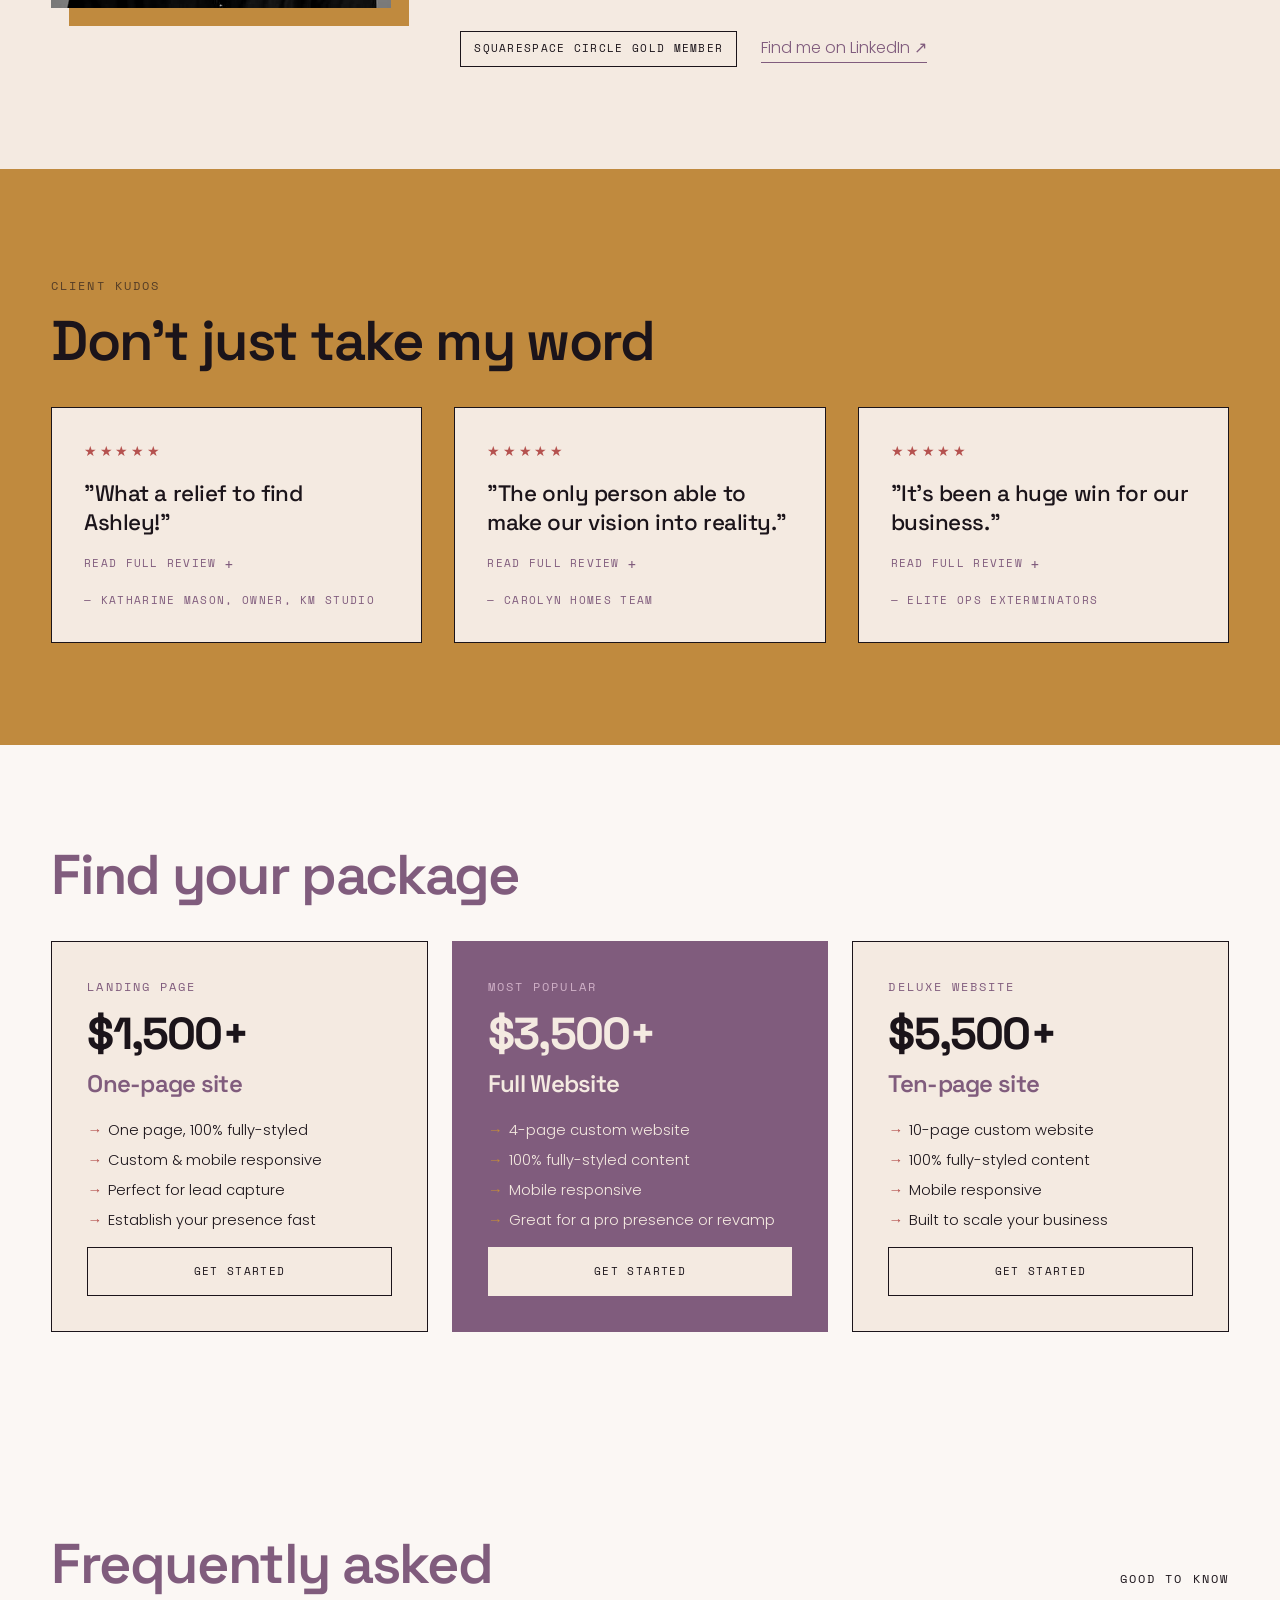
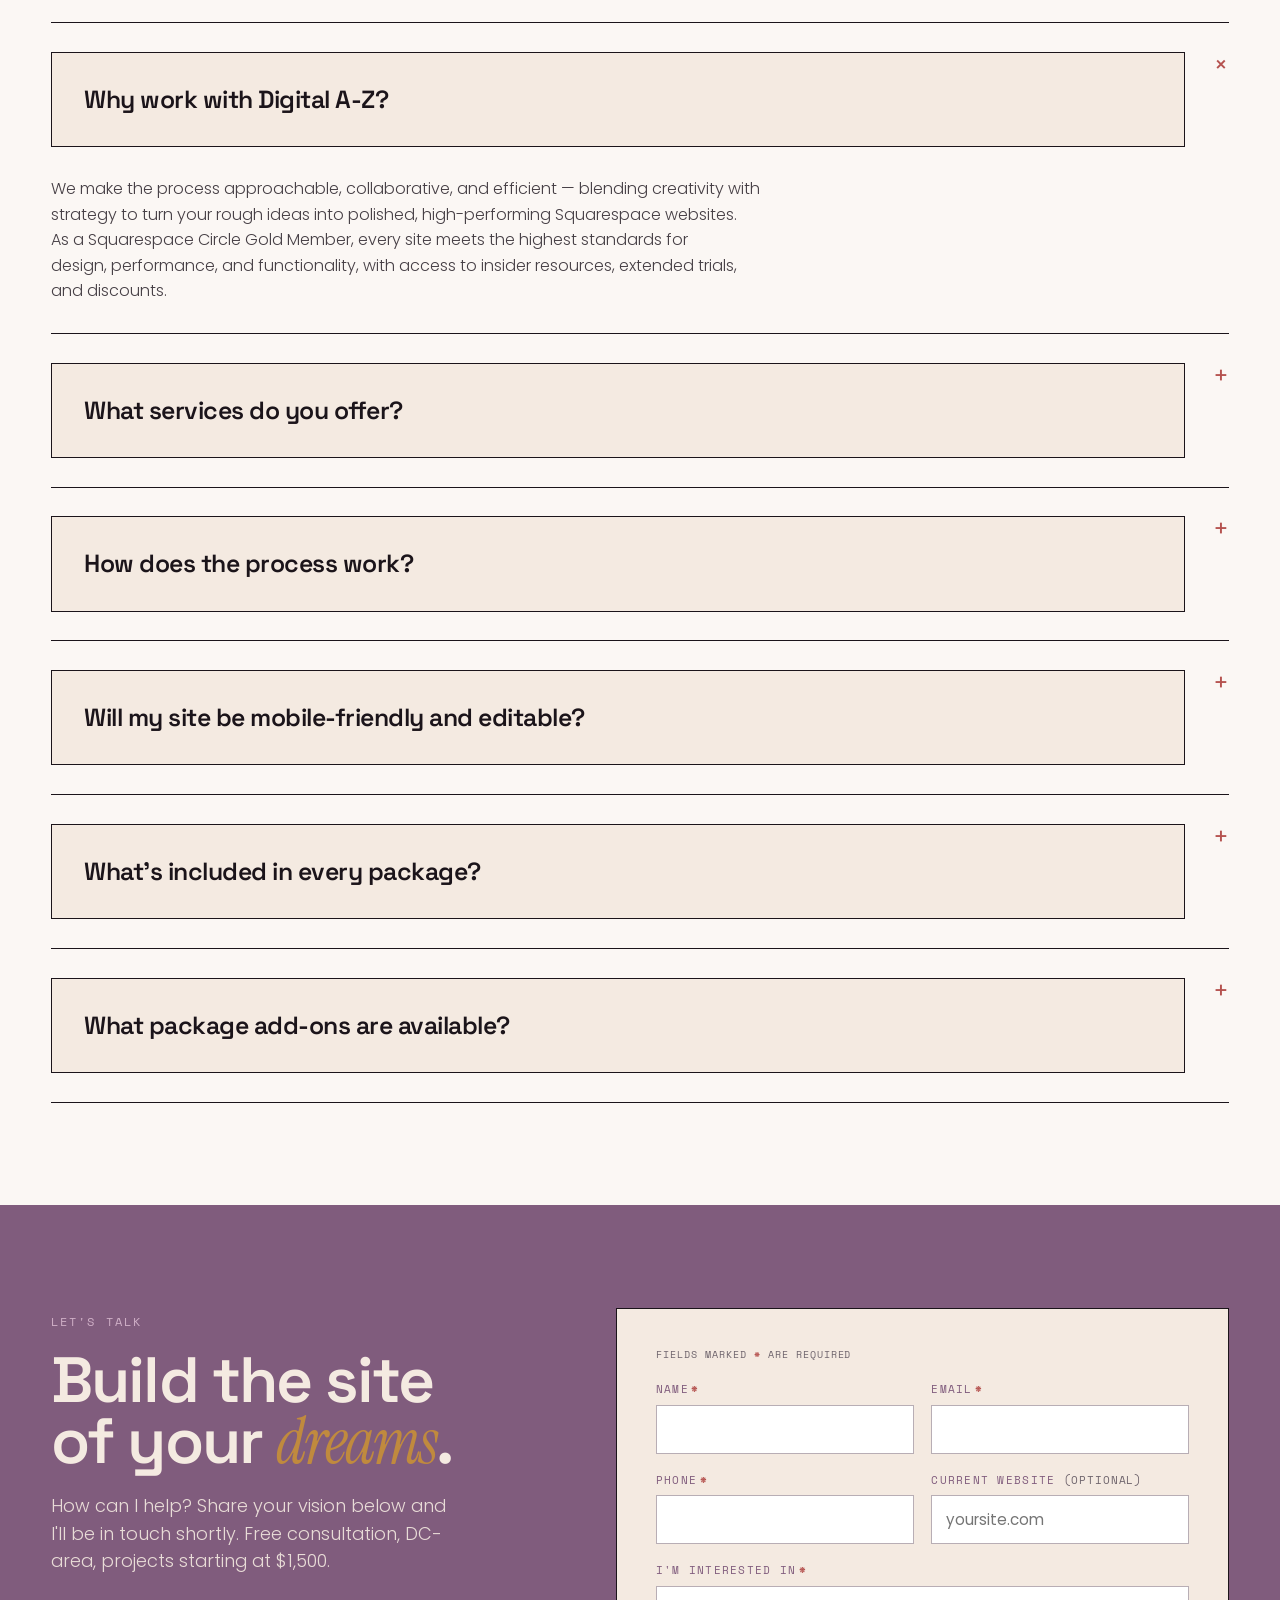
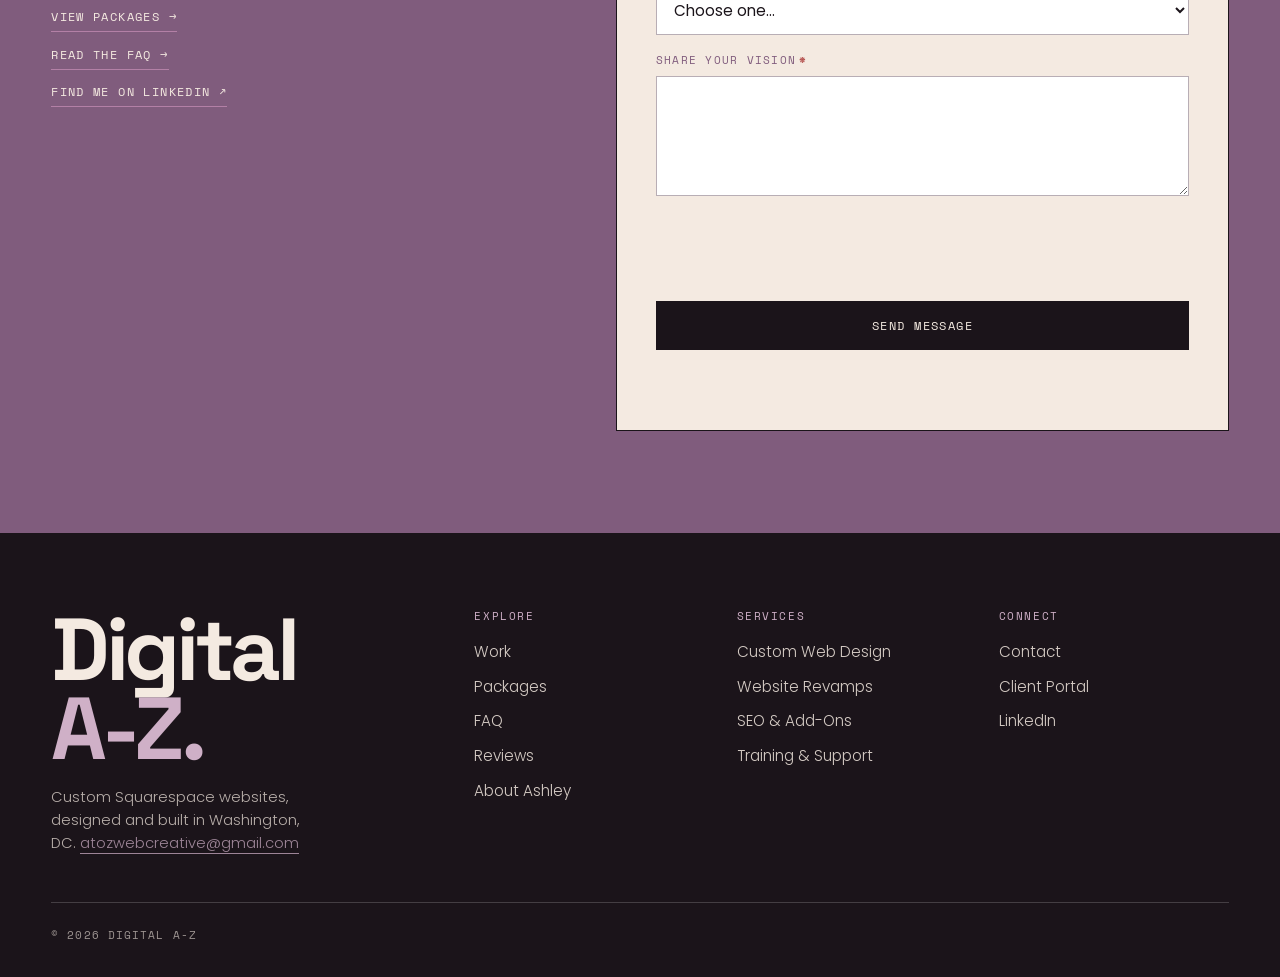
==== commit 04015720: "Reorder Selected Work and point at the new screenshots Order is now Petite Petals, Carolyn Homes, KM" ====
--- a/index.html
+++ b/index.html
@@ -558,11 +558,11 @@
   <span class="mono">Selected work</span>
   <h2>Recent launches</h2>
   <div class="grid">
-    <a class="proj" href="https://www.headshotdc.com" target="_blank" rel="noopener"><div class="ph"><img src="images/headshotdc.jpg?v=3" srcset="images/headshotdc-480.jpg?v=3 480w, images/headshotdc-800.jpg?v=3 800w, images/headshotdc-1200.jpg?v=3 1200w, images/headshotdc.jpg?v=3 1600w" sizes="(max-width:820px) 92vw, 46vw" alt="Headshot DC — Squarespace website by Digital A-Z" width="1600" height="900" loading="lazy" decoding="async"></div><div class="meta"><h3>Headshot DC</h3><span class="yr">Visit ↗</span></div></a>
+    <a class="proj" href="https://petite-petals.com" target="_blank" rel="noopener"><div class="ph"><img src="images/petitepetals.jpg?v=2" srcset="images/petitepetals-480.jpg?v=2 480w, images/petitepetals-800.jpg?v=2 800w, images/petitepetals-1200.jpg?v=2 1200w, images/petitepetals.jpg?v=2 1600w" sizes="(max-width:820px) 92vw, 46vw" alt="Petite Petals — website by Digital A-Z" width="1600" height="900" loading="lazy" decoding="async"></div><div class="meta"><h3>Petite Petals</h3><span class="yr">Visit ↗</span></div></a>
+    <a class="proj" href="https://www.carolynhomes.com/" target="_blank" rel="noopener"><div class="ph"><img src="images/carolynhomes.jpg?v=2" srcset="images/carolynhomes-480.jpg 480w, images/carolynhomes-800.jpg 800w, images/carolynhomes.jpg?v=2 1400w" sizes="(max-width:820px) 92vw, 46vw" alt="Carolyn Homes — Squarespace website by Digital A-Z" width="1400" height="788" loading="lazy" decoding="async"></div><div class="meta"><h3>Carolyn Homes</h3><span class="yr">Visit ↗</span></div></a>
+    <a class="proj" href="https://www.kmstudio-fitness.com" target="_blank" rel="noopener"><div class="ph"><img src="images/kmstudios.jpg?v=2" srcset="images/kmstudios-480.jpg 480w, images/kmstudios-800.jpg 800w, images/kmstudios-1200.jpg 1200w, images/kmstudios.jpg?v=2 1600w" sizes="(max-width:820px) 92vw, 46vw" alt="KM Studios — Squarespace website by Digital A-Z" width="1600" height="900" loading="lazy" decoding="async"></div><div class="meta"><h3>KM Studios</h3><span class="yr">Visit ↗</span></div></a>
+    <a class="proj" href="https://www.headshotdc.com" target="_blank" rel="noopener"><div class="ph"><img src="images/headshotdc.jpg?v=4" srcset="images/headshotdc-480.jpg?v=4 480w, images/headshotdc-800.jpg?v=4 800w, images/headshotdc-1200.jpg?v=4 1200w, images/headshotdc.jpg?v=4 1600w" sizes="(max-width:820px) 92vw, 46vw" alt="Headshot DC — Squarespace website by Digital A-Z" width="1600" height="900" loading="lazy" decoding="async"></div><div class="meta"><h3>Headshot DC</h3><span class="yr">Visit ↗</span></div></a>
     <a class="proj" href="https://www.boldbranchcollective.com" target="_blank" rel="noopener"><div class="ph"><img src="images/boldbranch.jpg?v=2" srcset="images/boldbranch-480.jpg 480w, images/boldbranch-800.jpg 800w, images/boldbranch-1200.jpg 1200w, images/boldbranch.jpg?v=2 1600w" sizes="(max-width:820px) 92vw, 46vw" alt="Bold Branch Collective — Squarespace website by Digital A-Z" width="1600" height="900" loading="lazy" decoding="async"></div><div class="meta"><h3>Bold Branch Collective</h3><span class="yr">Visit ↗</span></div></a>
-    <a class="proj" href="https://www.kmstudio-fitness.com" target="_blank" rel="noopener"><div class="ph"><img src="images/kmstudios.jpg?v=2" srcset="images/kmstudios-480.jpg 480w, images/kmstudios-800.jpg 800w, images/kmstudios-1200.jpg 1200w, images/kmstudios.jpg?v=2 1600w" sizes="(max-width:820px) 92vw, 46vw" alt="KM Studios — Squarespace website by Digital A-Z" width="1600" height="900" loading="lazy" decoding="async"></div><div class="meta"><h3>KM Studios</h3><span class="yr">Visit ↗</span></div></a>
-    <a class="proj" href="https://www.carolynhomes.com/" target="_blank" rel="noopener"><div class="ph"><img src="images/carolynhomes.jpg?v=2" srcset="images/carolynhomes-480.jpg 480w, images/carolynhomes-800.jpg 800w, images/carolynhomes.jpg?v=2 1400w" sizes="(max-width:820px) 92vw, 46vw" alt="Carolyn Homes — Squarespace website by Digital A-Z" width="1400" height="788" loading="lazy" decoding="async"></div><div class="meta"><h3>Carolyn Homes</h3><span class="yr">Visit ↗</span></div></a>
-    <a class="proj" href="https://petite-petals.com" target="_blank" rel="noopener"><div class="ph"><img src="images/petitepetals.jpg" srcset="images/petitepetals-480.jpg 480w, images/petitepetals-800.jpg 800w, images/petitepetals-1200.jpg 1200w, images/petitepetals.jpg 1600w" sizes="(max-width:820px) 92vw, 46vw" alt="Petite Petals — website by Digital A-Z" width="1600" height="900" loading="lazy" decoding="async"></div><div class="meta"><h3>Petite Petals</h3><span class="yr">Visit ↗</span></div></a>
   </div>
 </div></section>
 
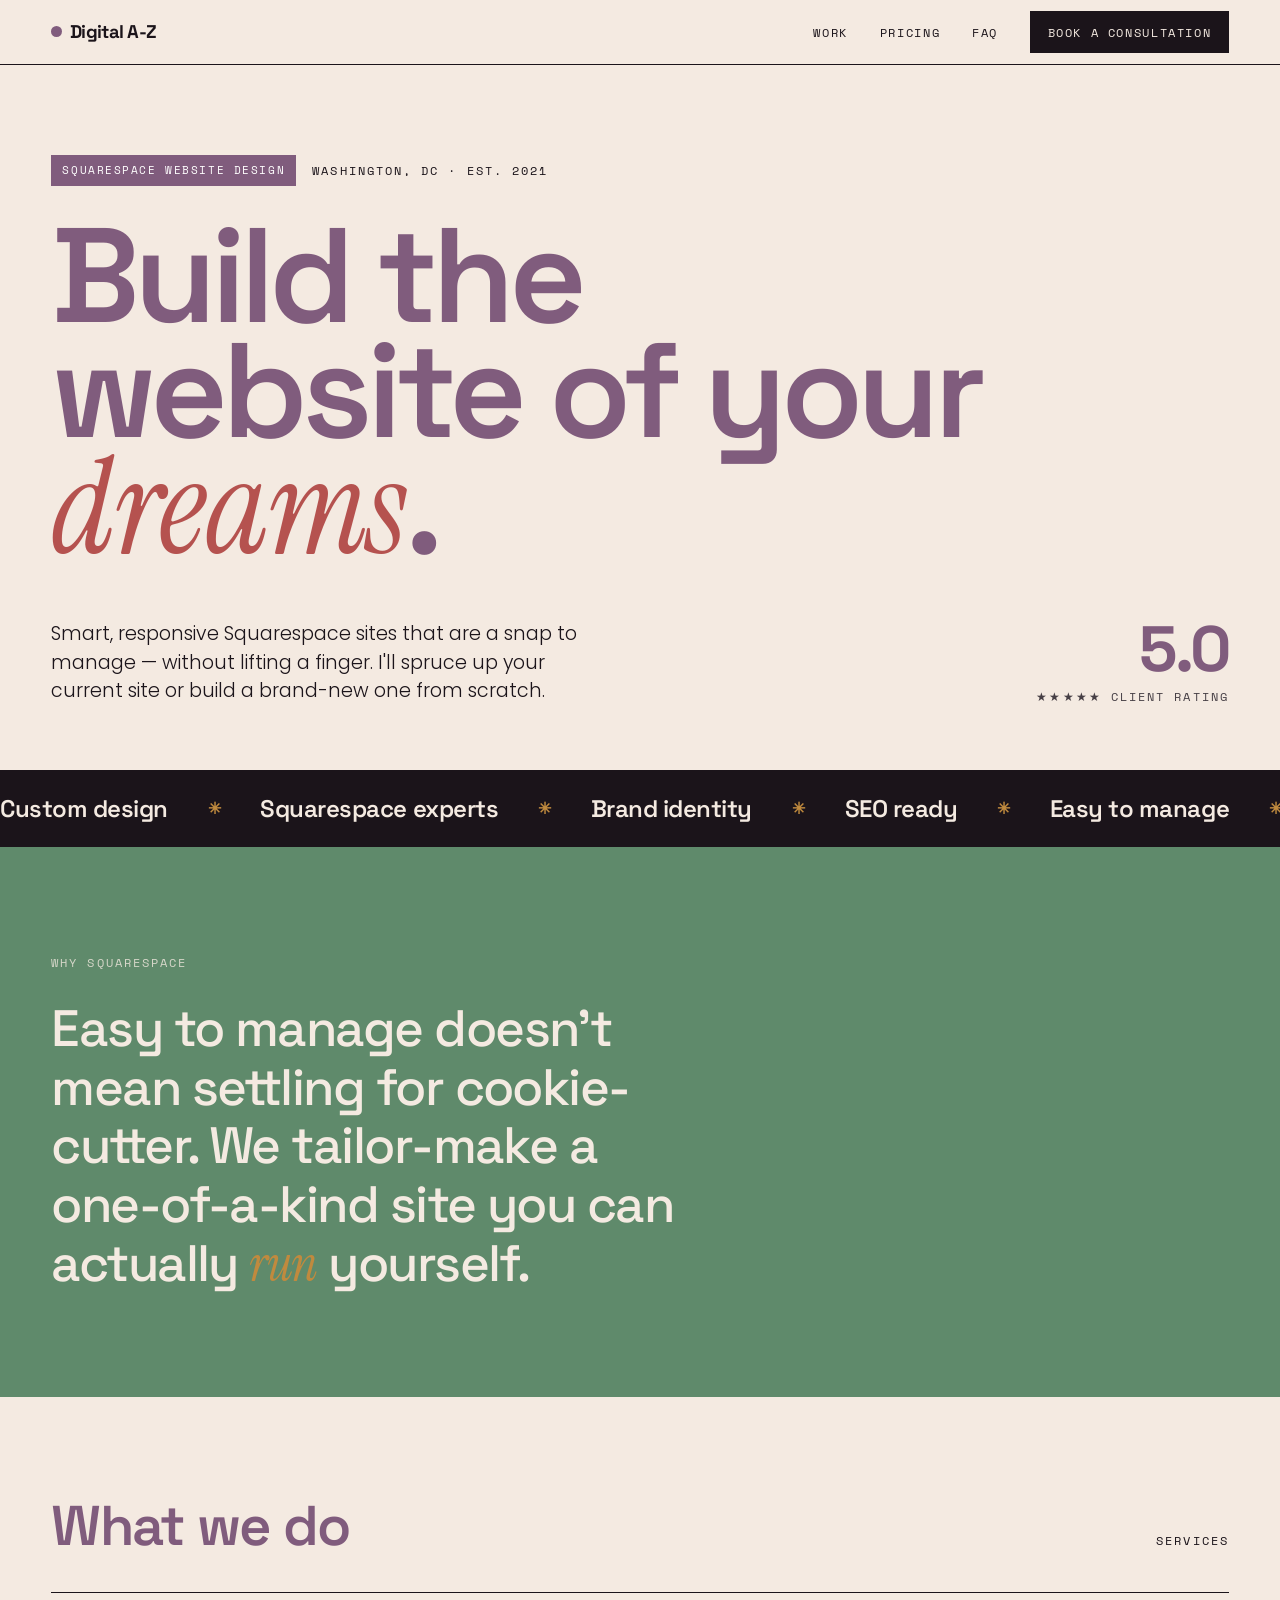
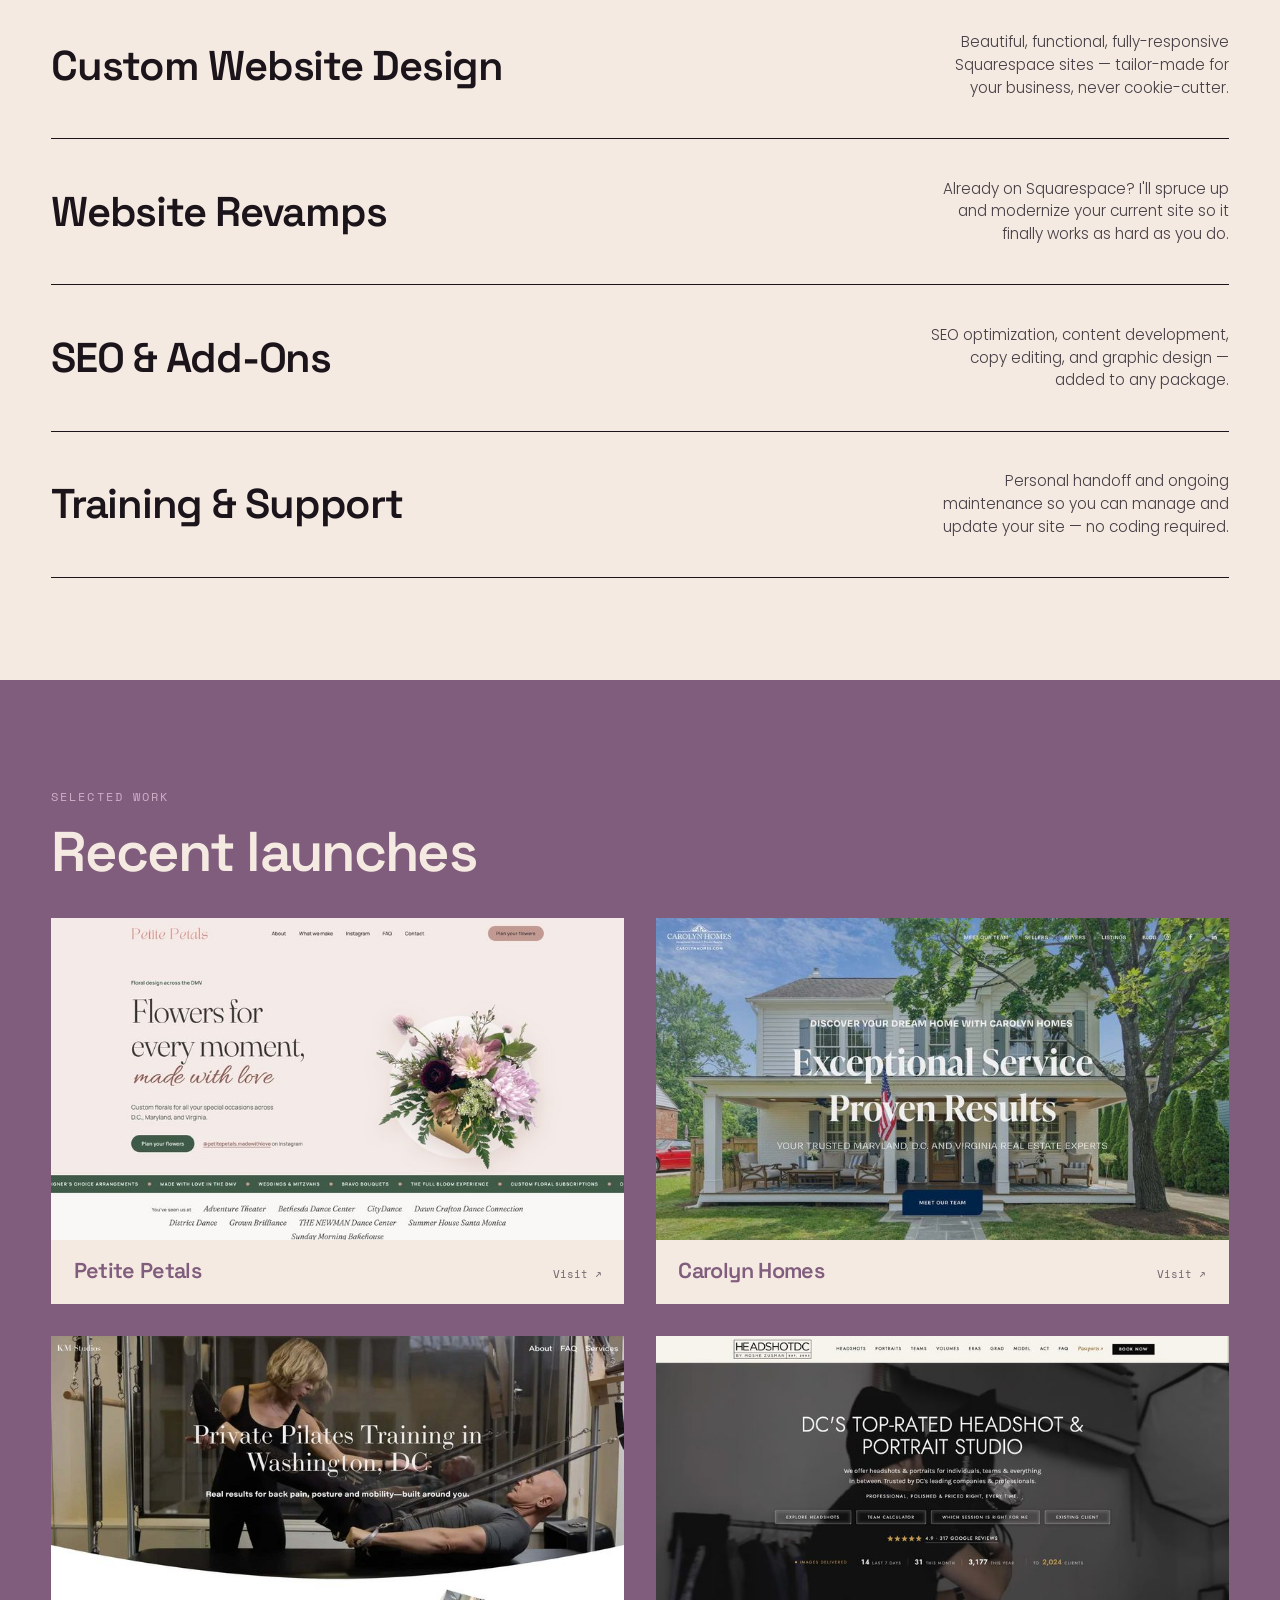
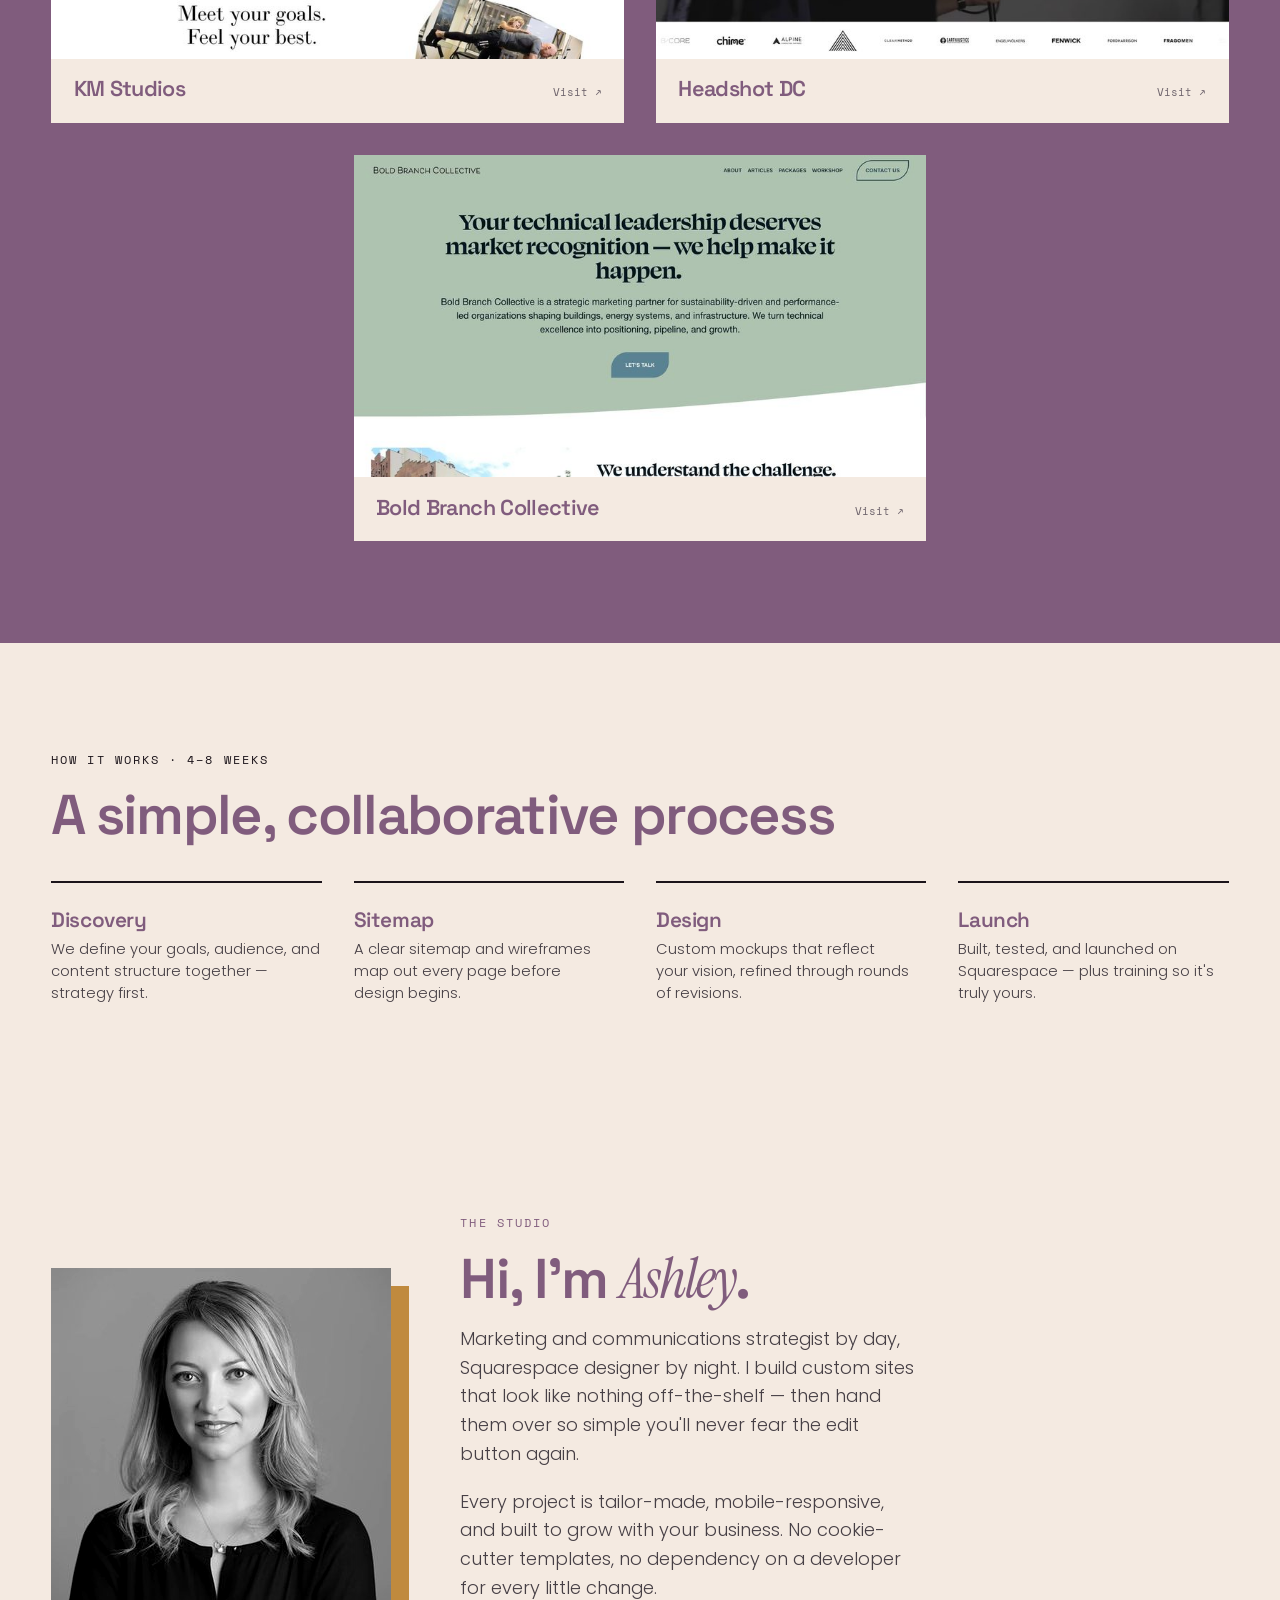
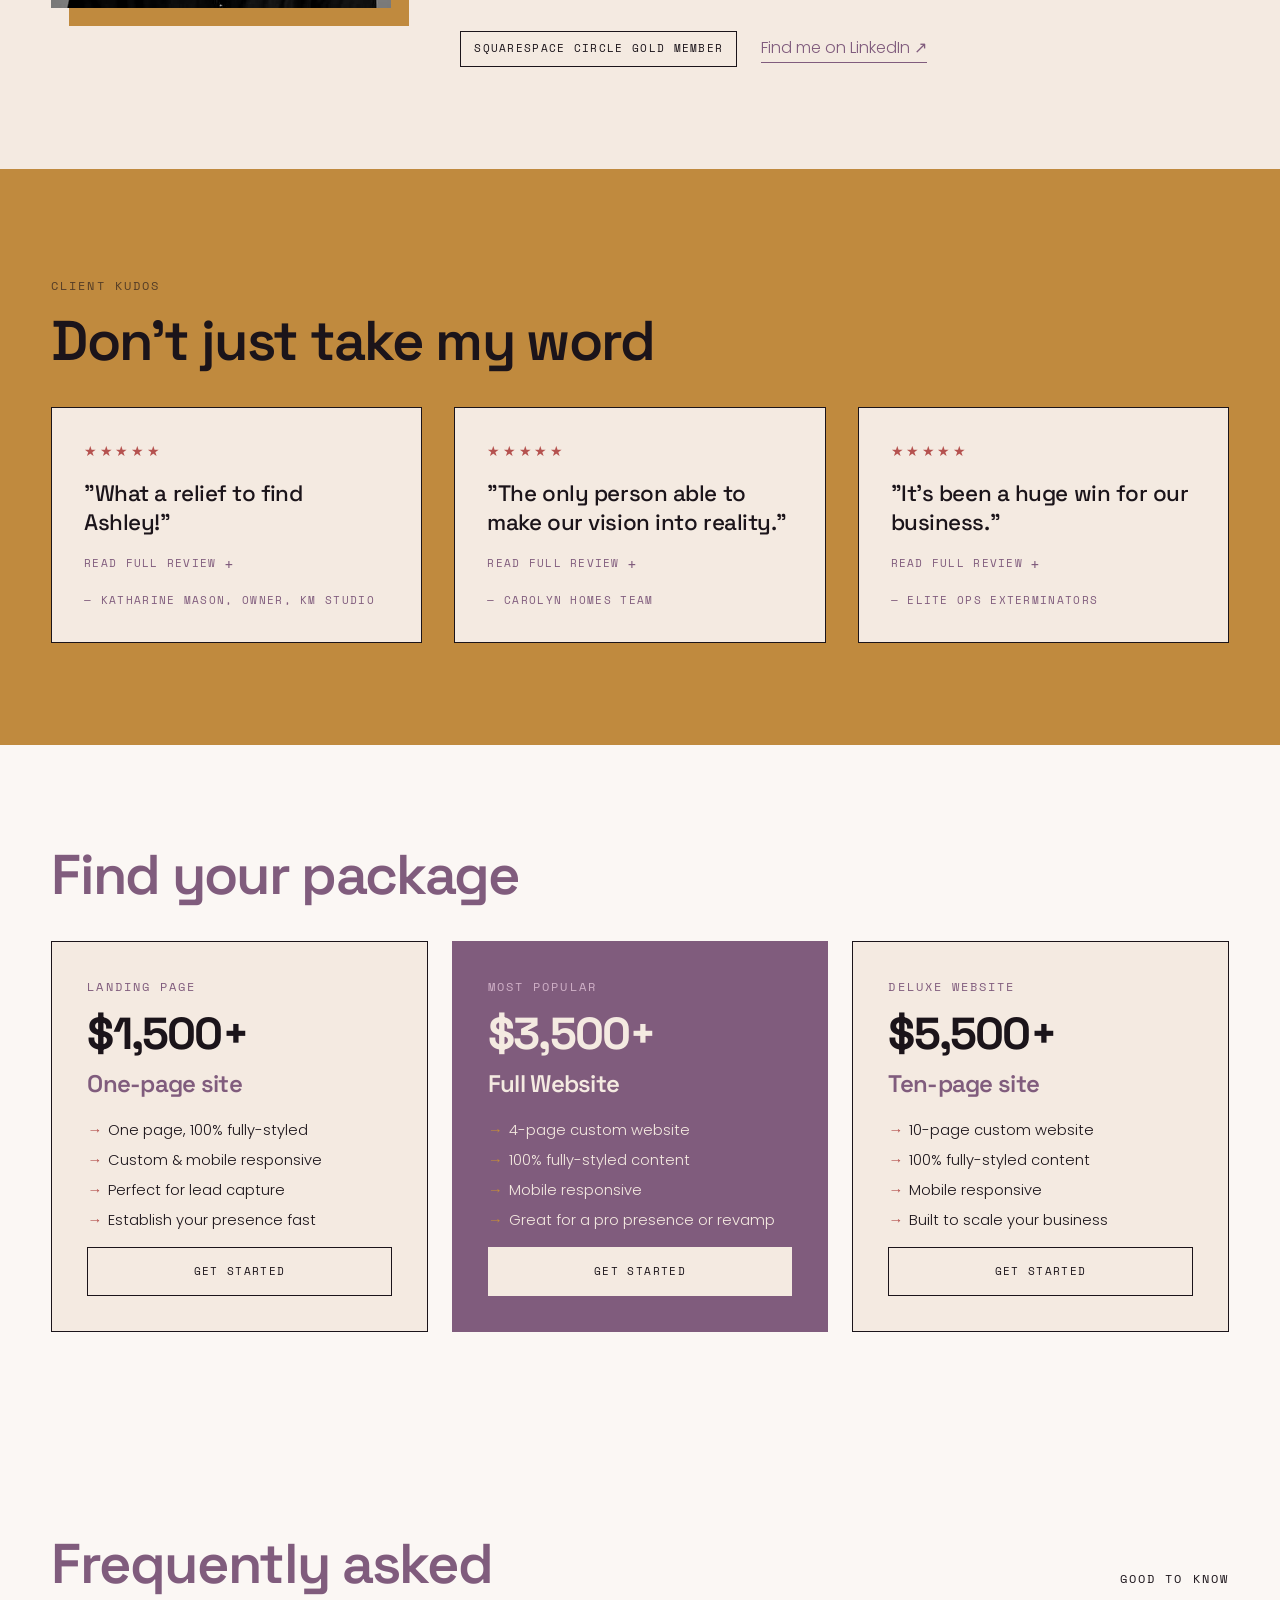
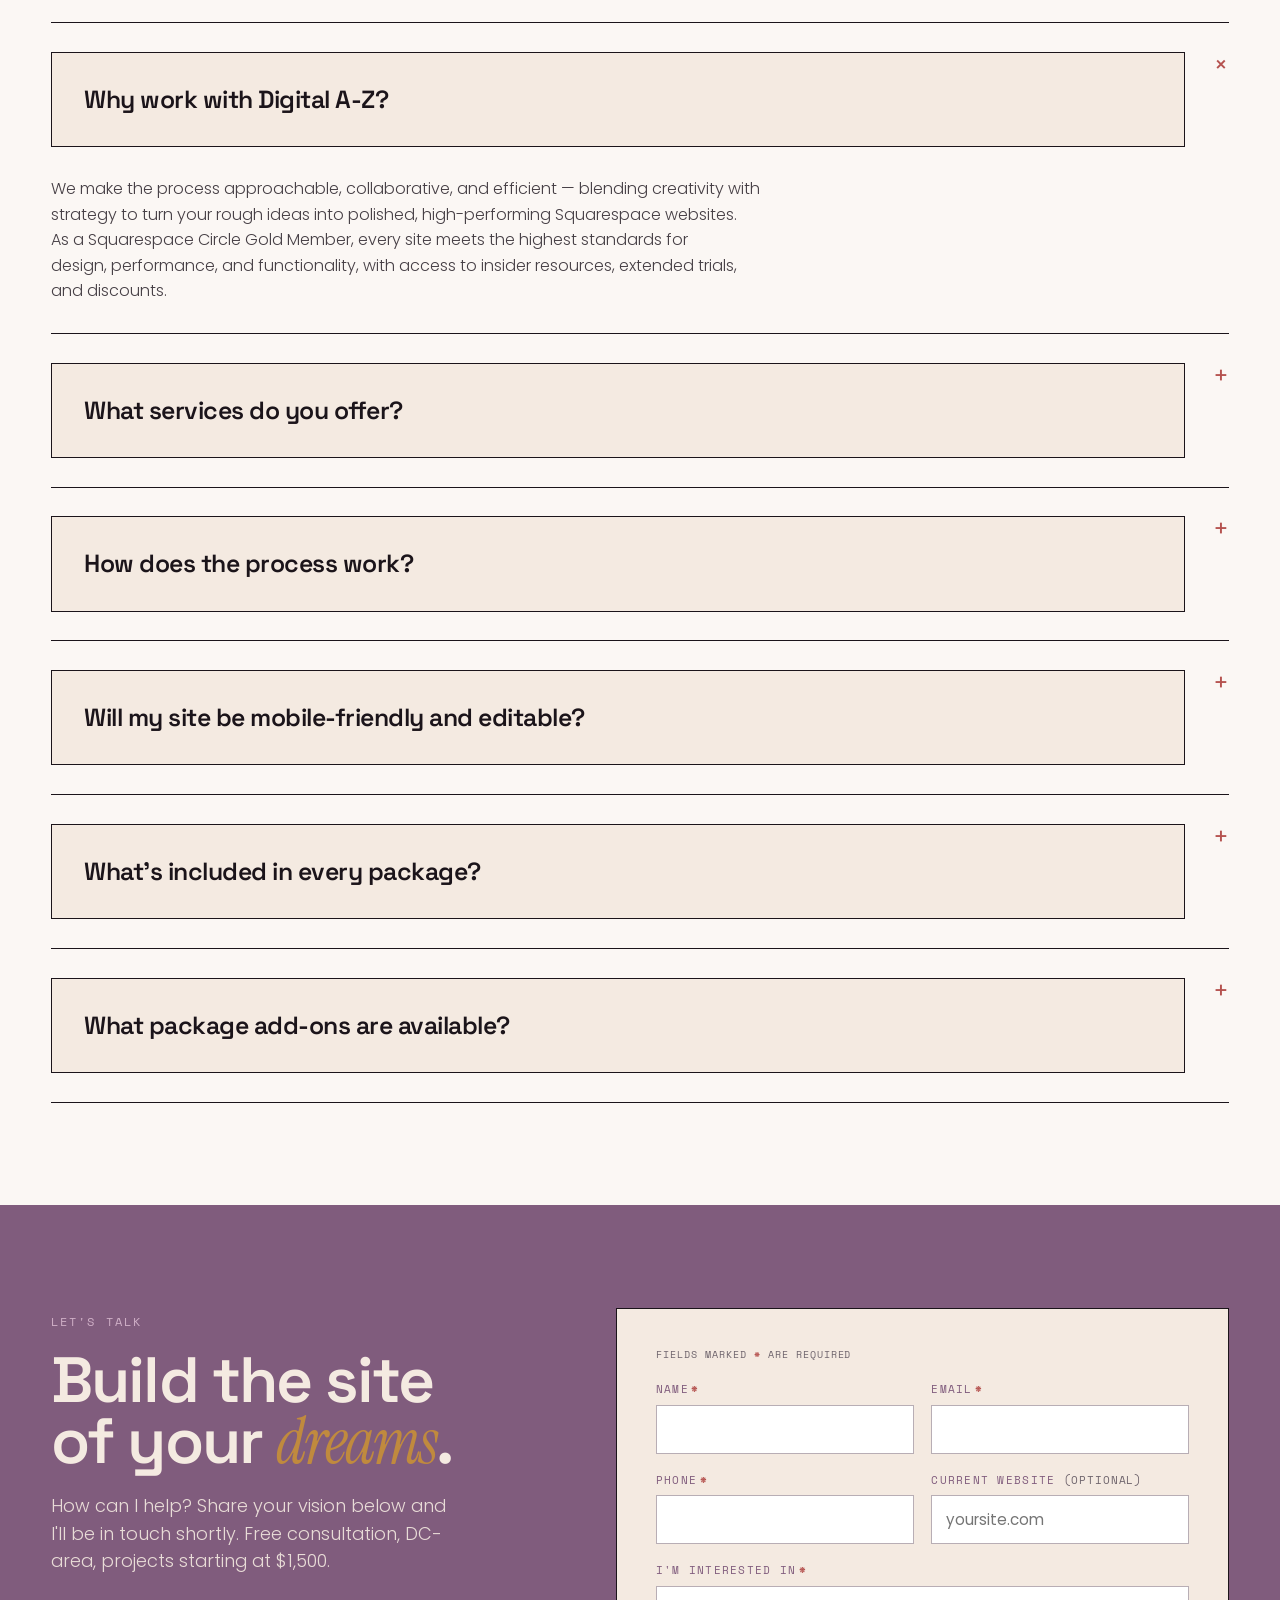
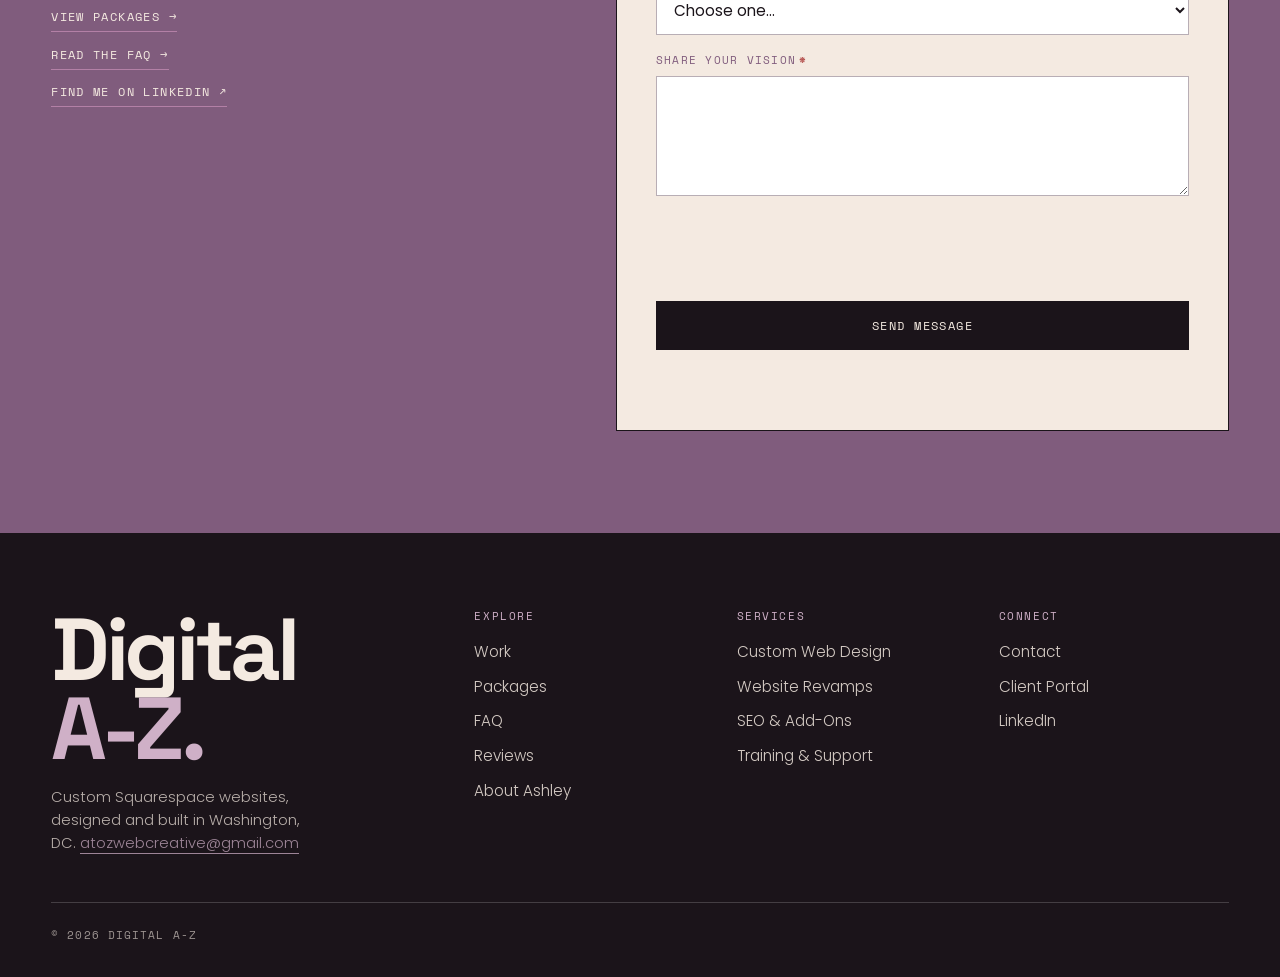
==== commit 90792f5f: "Restore 'by night' in the studio bio The line had been changed to 'Squarespace designer by craft', w" ====
--- a/index.html
+++ b/index.html
@@ -582,7 +582,7 @@
   <div>
     <span class="mono" style="color:var(--purple-dark)">The studio</span>
     <h2>Hi, I'm <em>Ashley</em>.</h2>
-    <p>Marketing and communications strategist by day, Squarespace designer by craft. I build custom sites that look like nothing off-the-shelf — then hand them over so simple you'll never fear the edit button again.</p>
+    <p>Marketing and communications strategist by day, Squarespace designer by night. I build custom sites that look like nothing off-the-shelf — then hand them over so simple you'll never fear the edit button again.</p>
     <p>Every project is tailor-made, mobile-responsive, and built to grow with your business. No cookie-cutter templates, no dependency on a developer for every little change.</p>
     <div class="cred">
       <span class="badge">Squarespace Circle Gold Member</span>
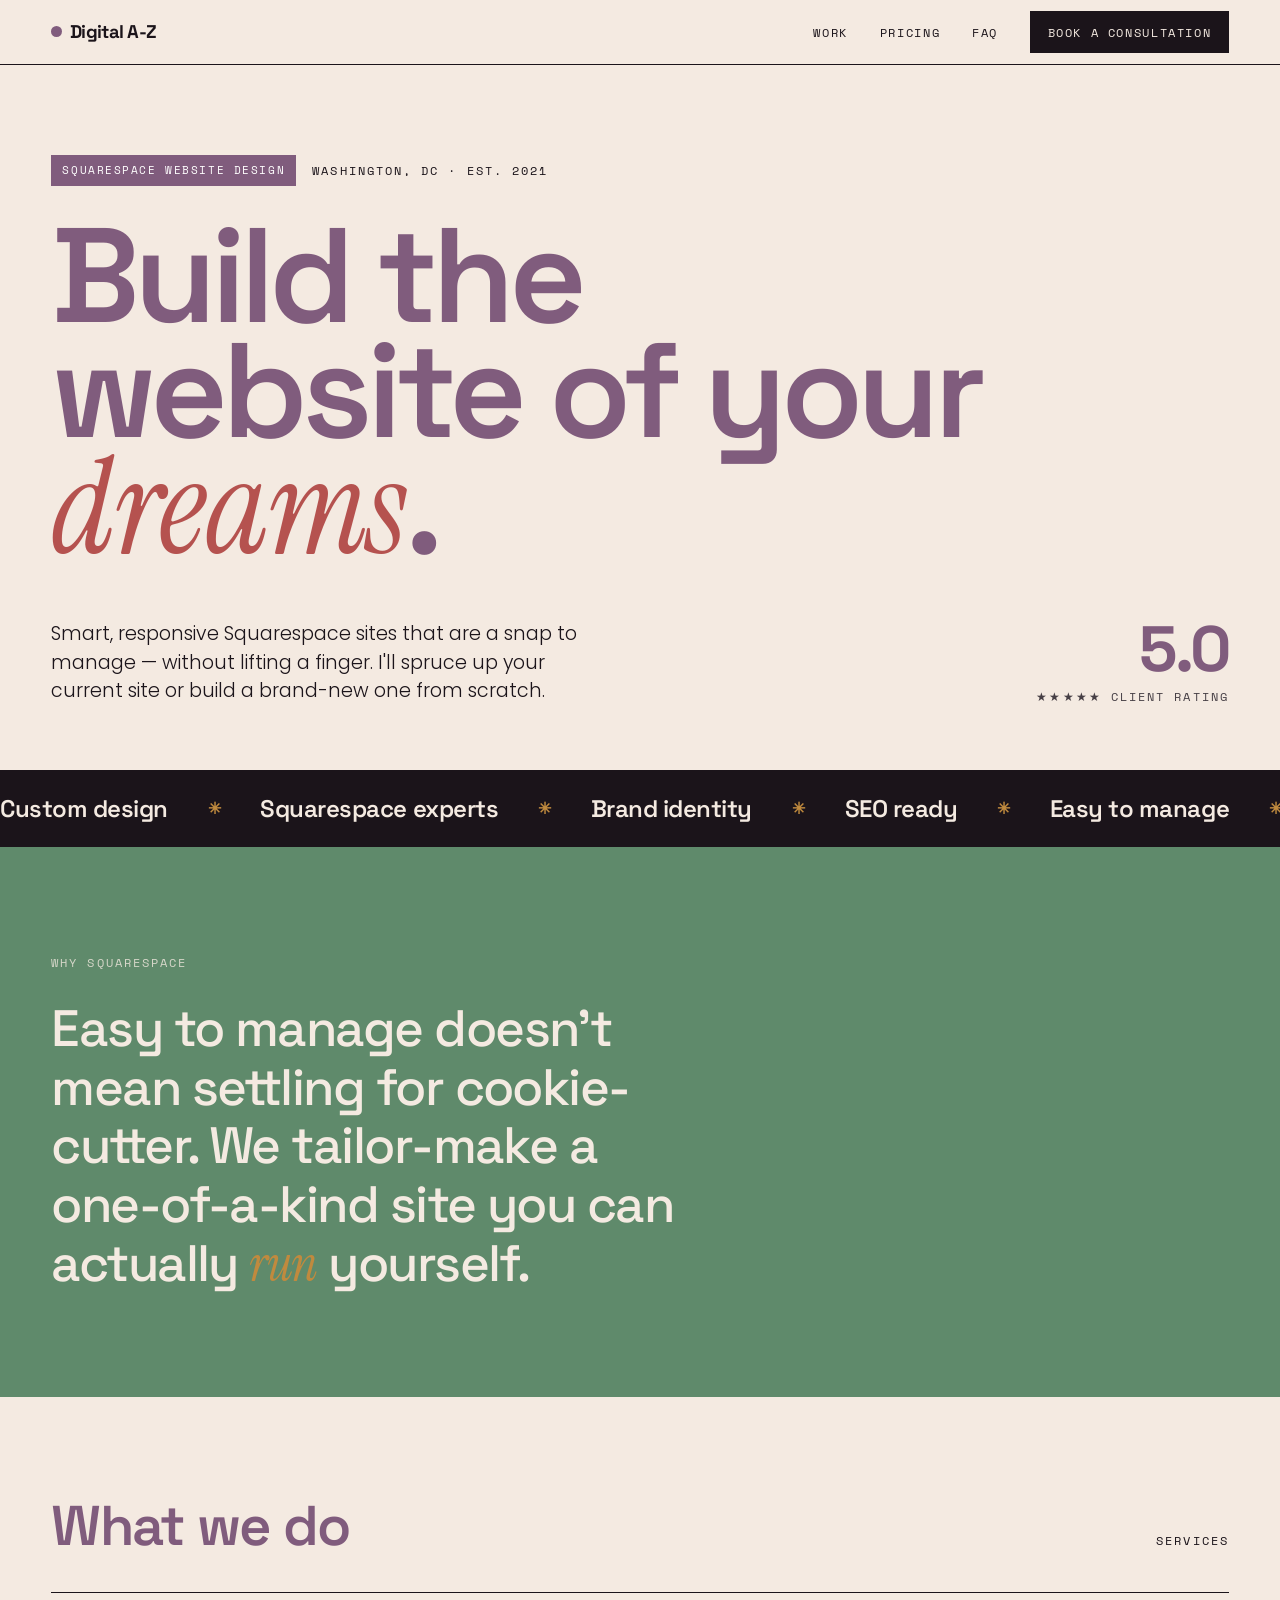
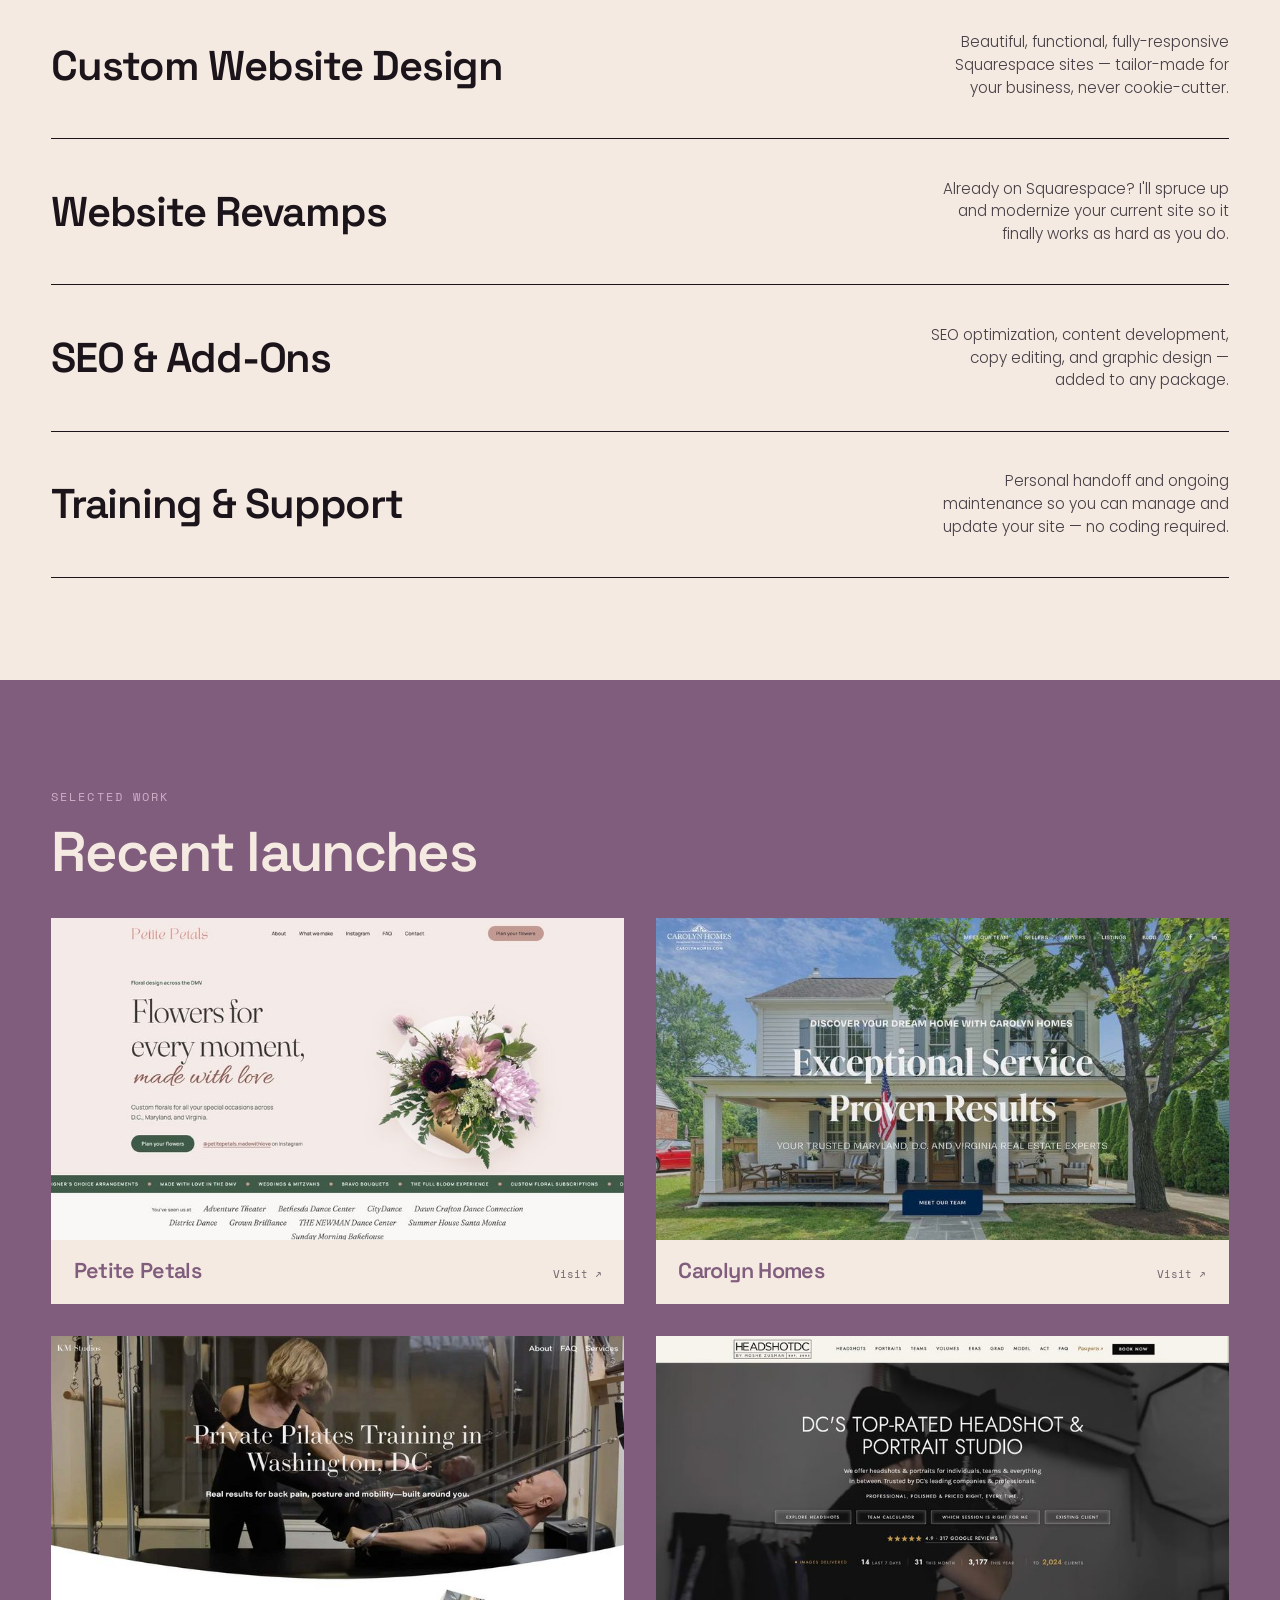
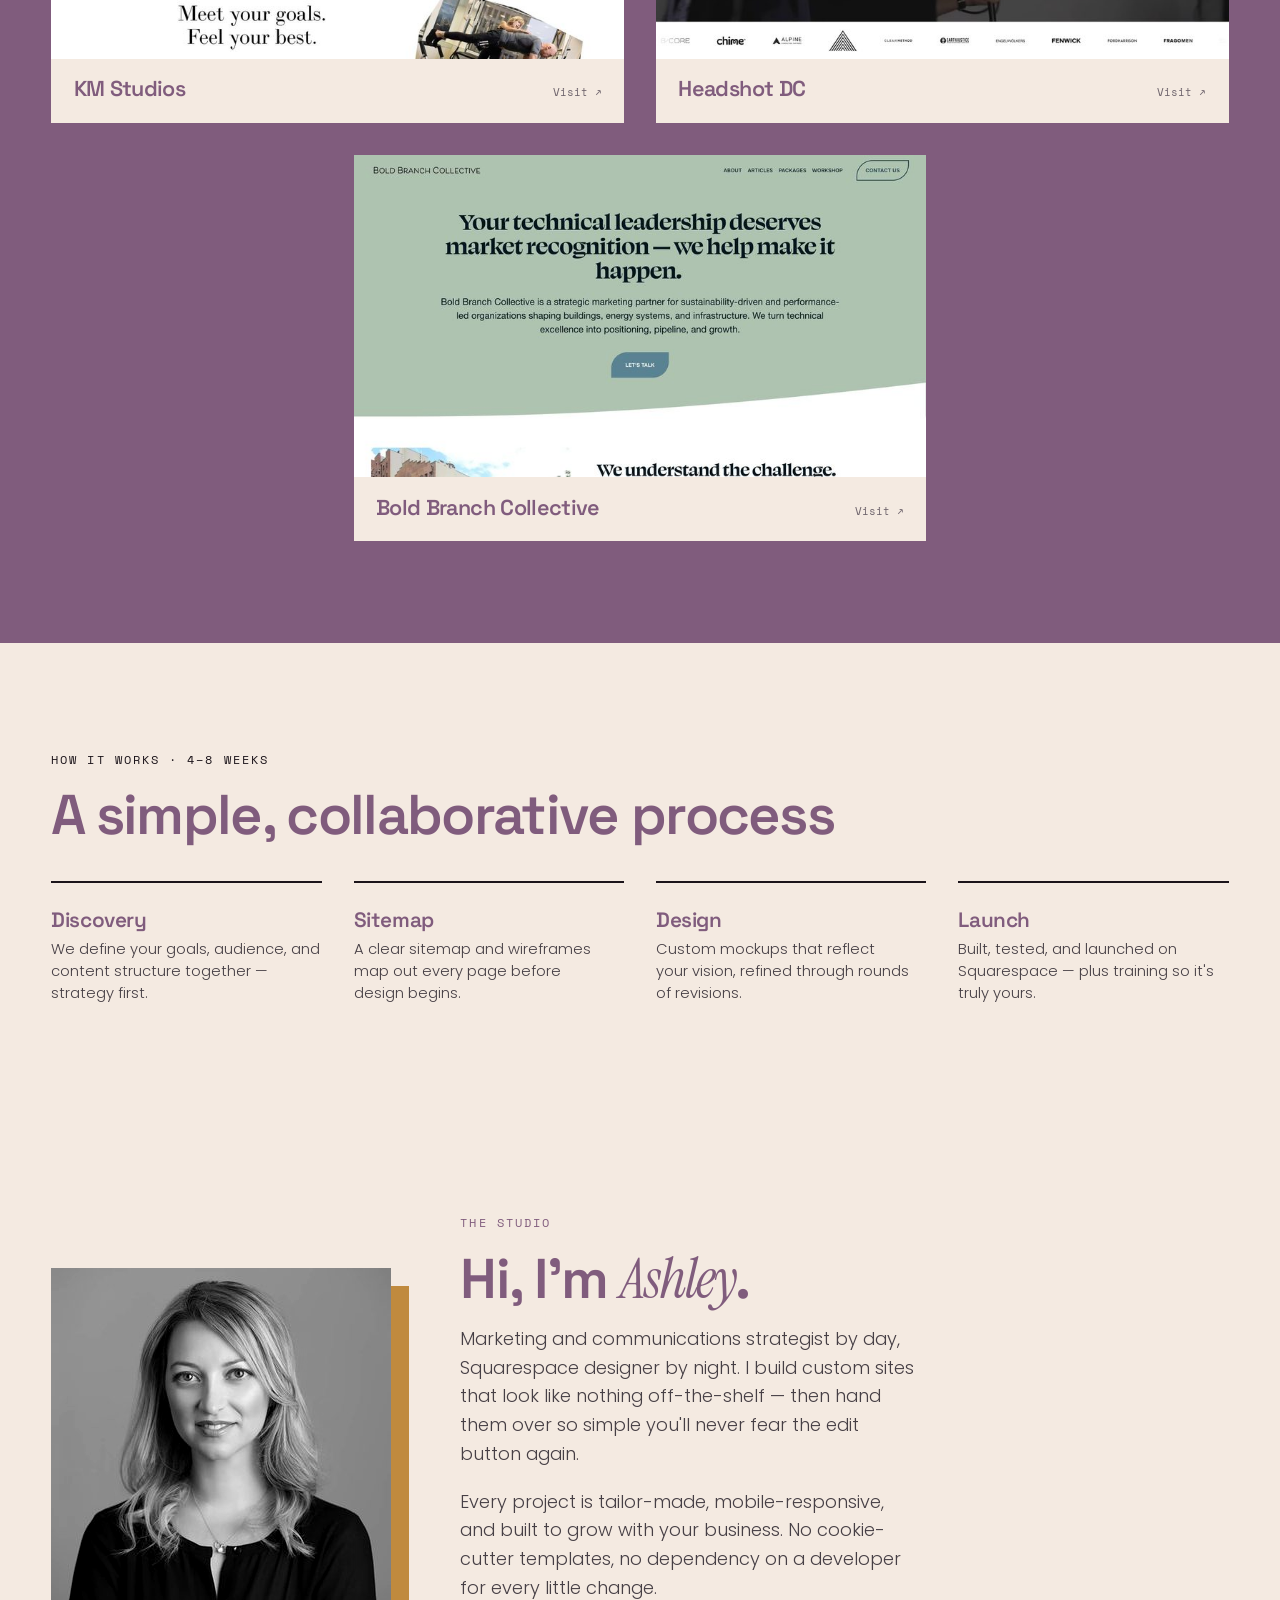
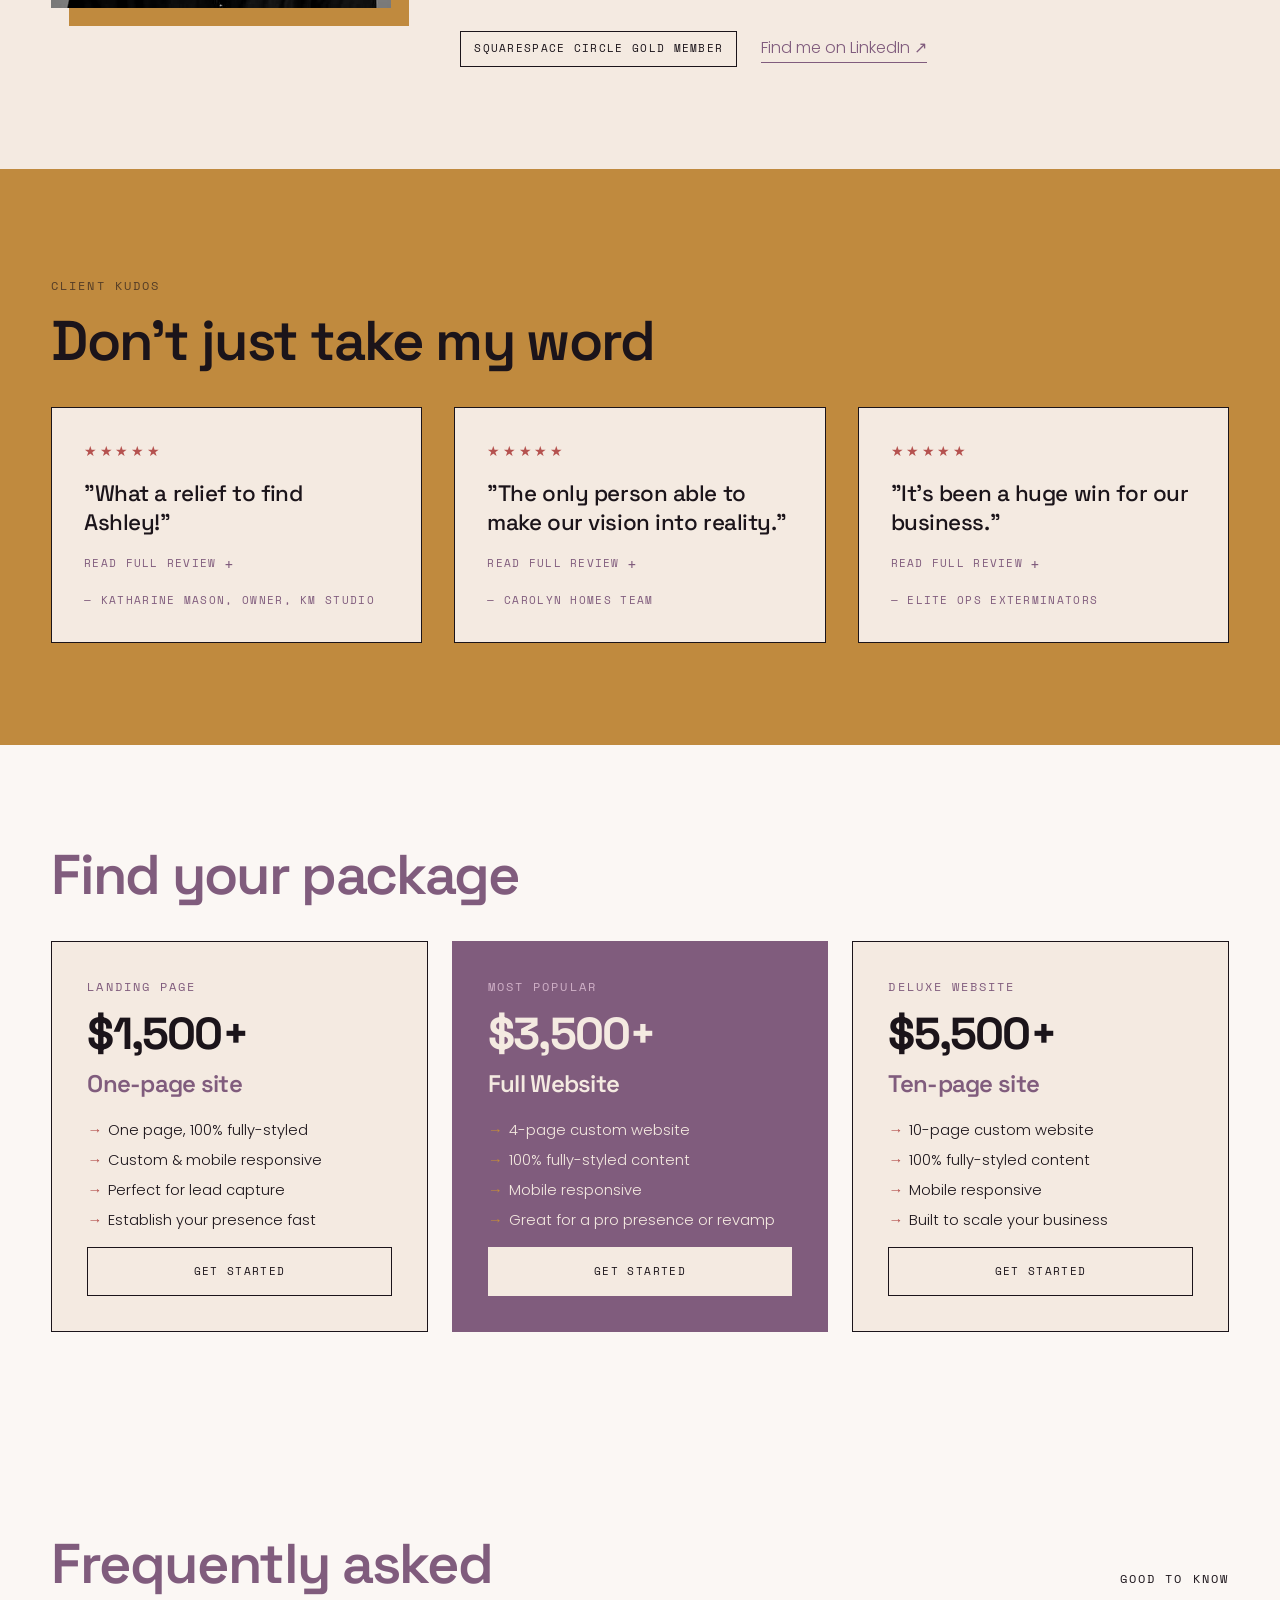
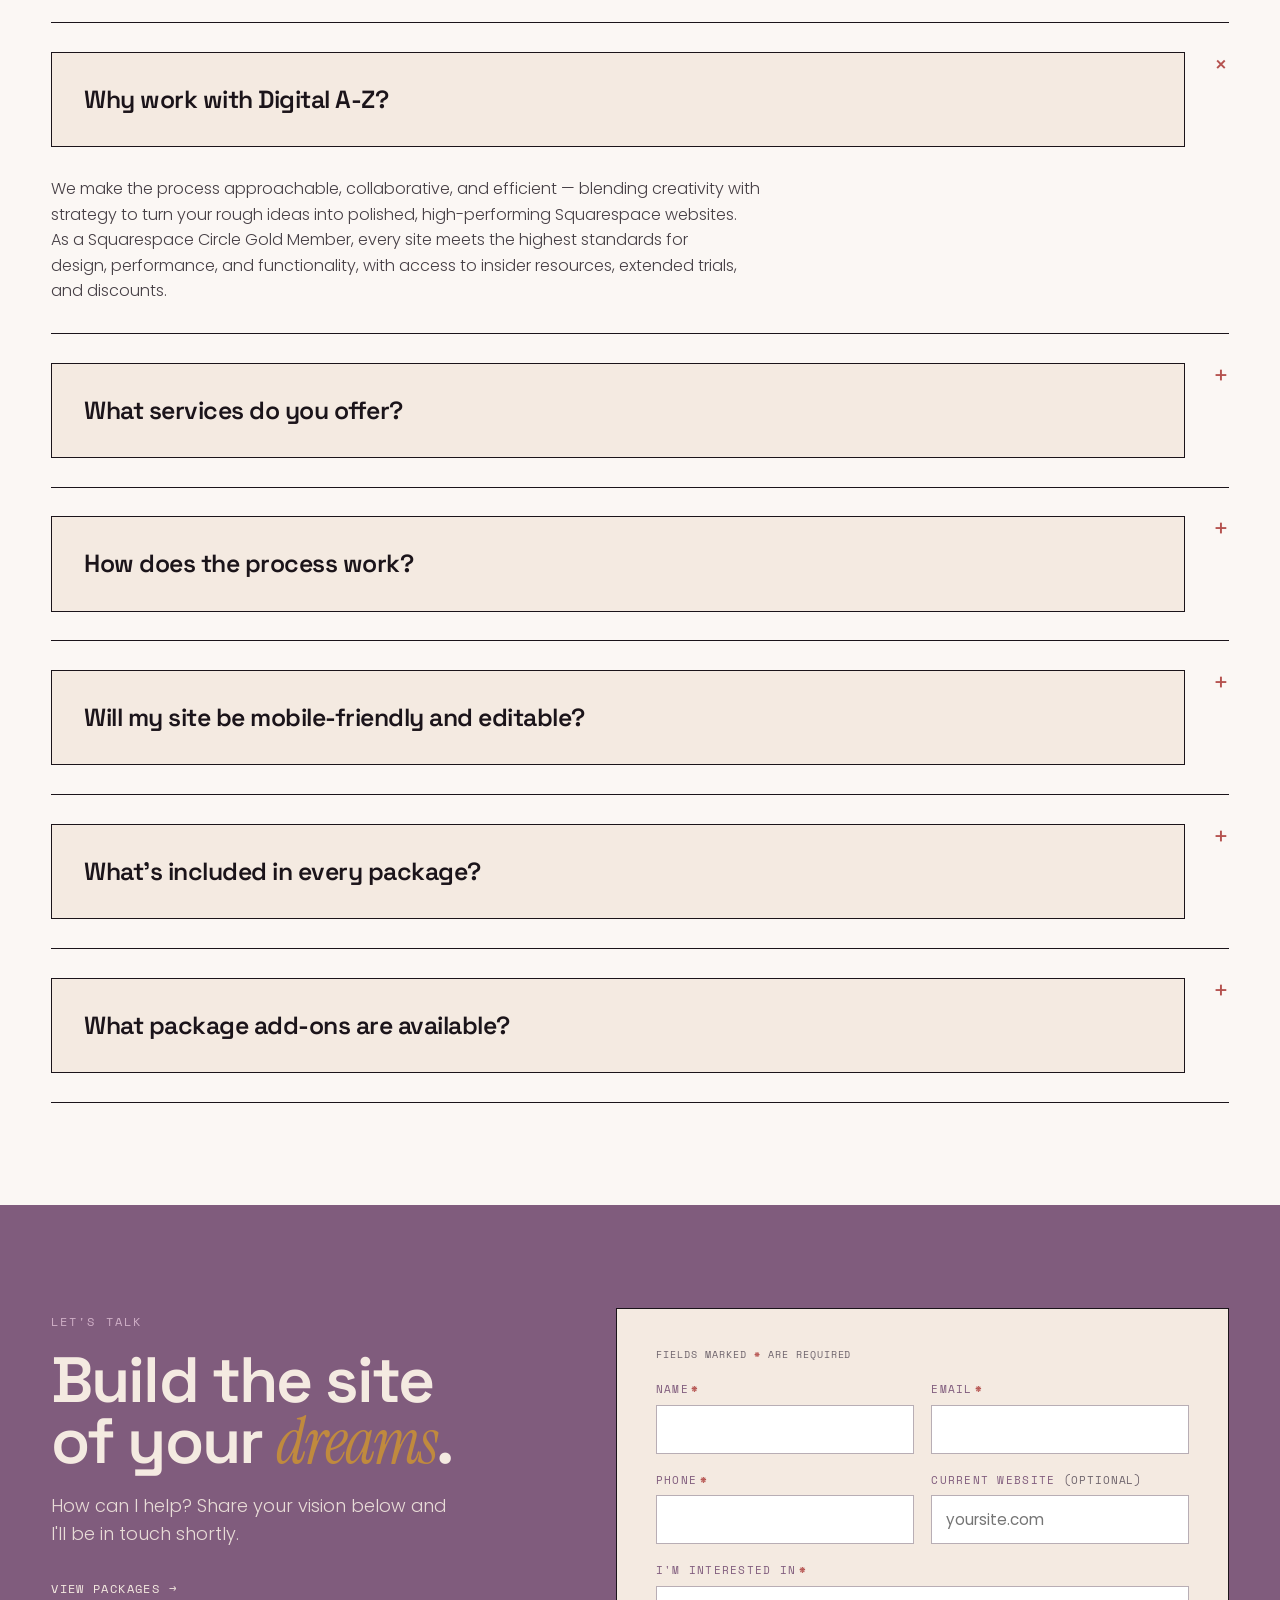
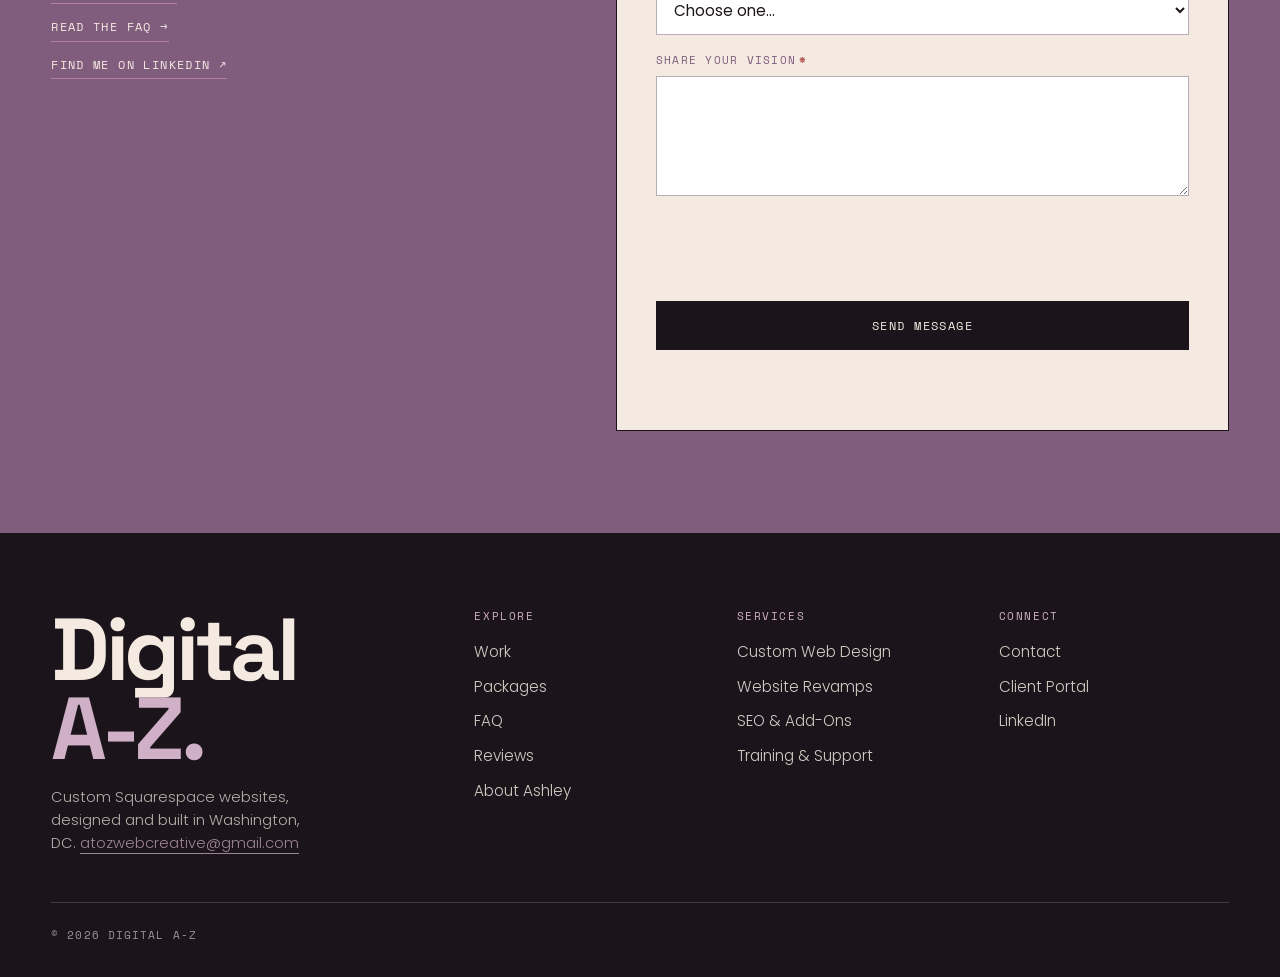
==== commit 7b076a17: "Drop the price line from the contact section lead Removes 'Free consultation, DC-area, projects star" ====
--- a/index.html
+++ b/index.html
@@ -660,7 +660,7 @@
   <div>
     <span class="mono">Let's talk</span>
     <h2>Build the site of your <em>dreams</em>.</h2>
-    <p class="lead">How can I help? Share your vision below and I'll be in touch shortly. Free consultation, DC-area, projects starting at $1,500.</p>
+    <p class="lead">How can I help? Share your vision below and I'll be in touch shortly.</p>
     <div class="aux">
       <a href="#pricing">View packages →</a>
       <a href="#faq">Read the FAQ →</a>
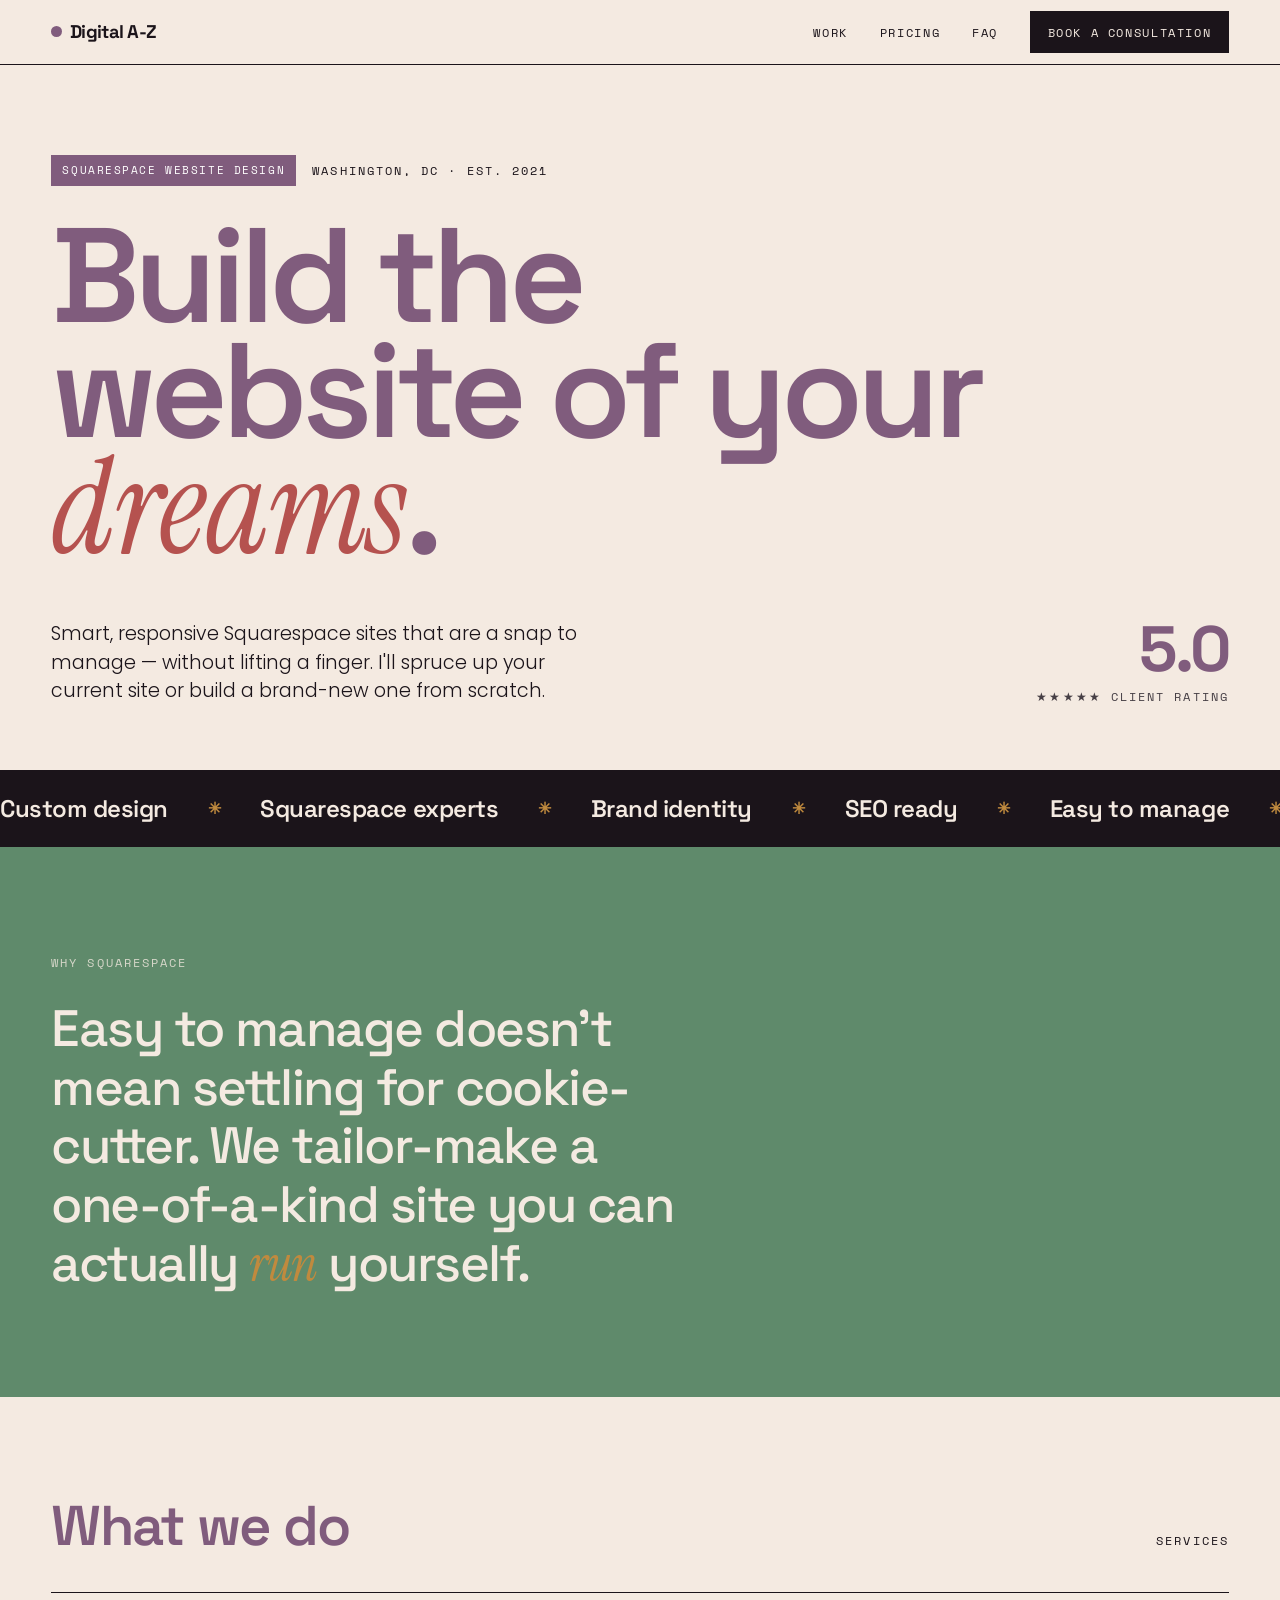
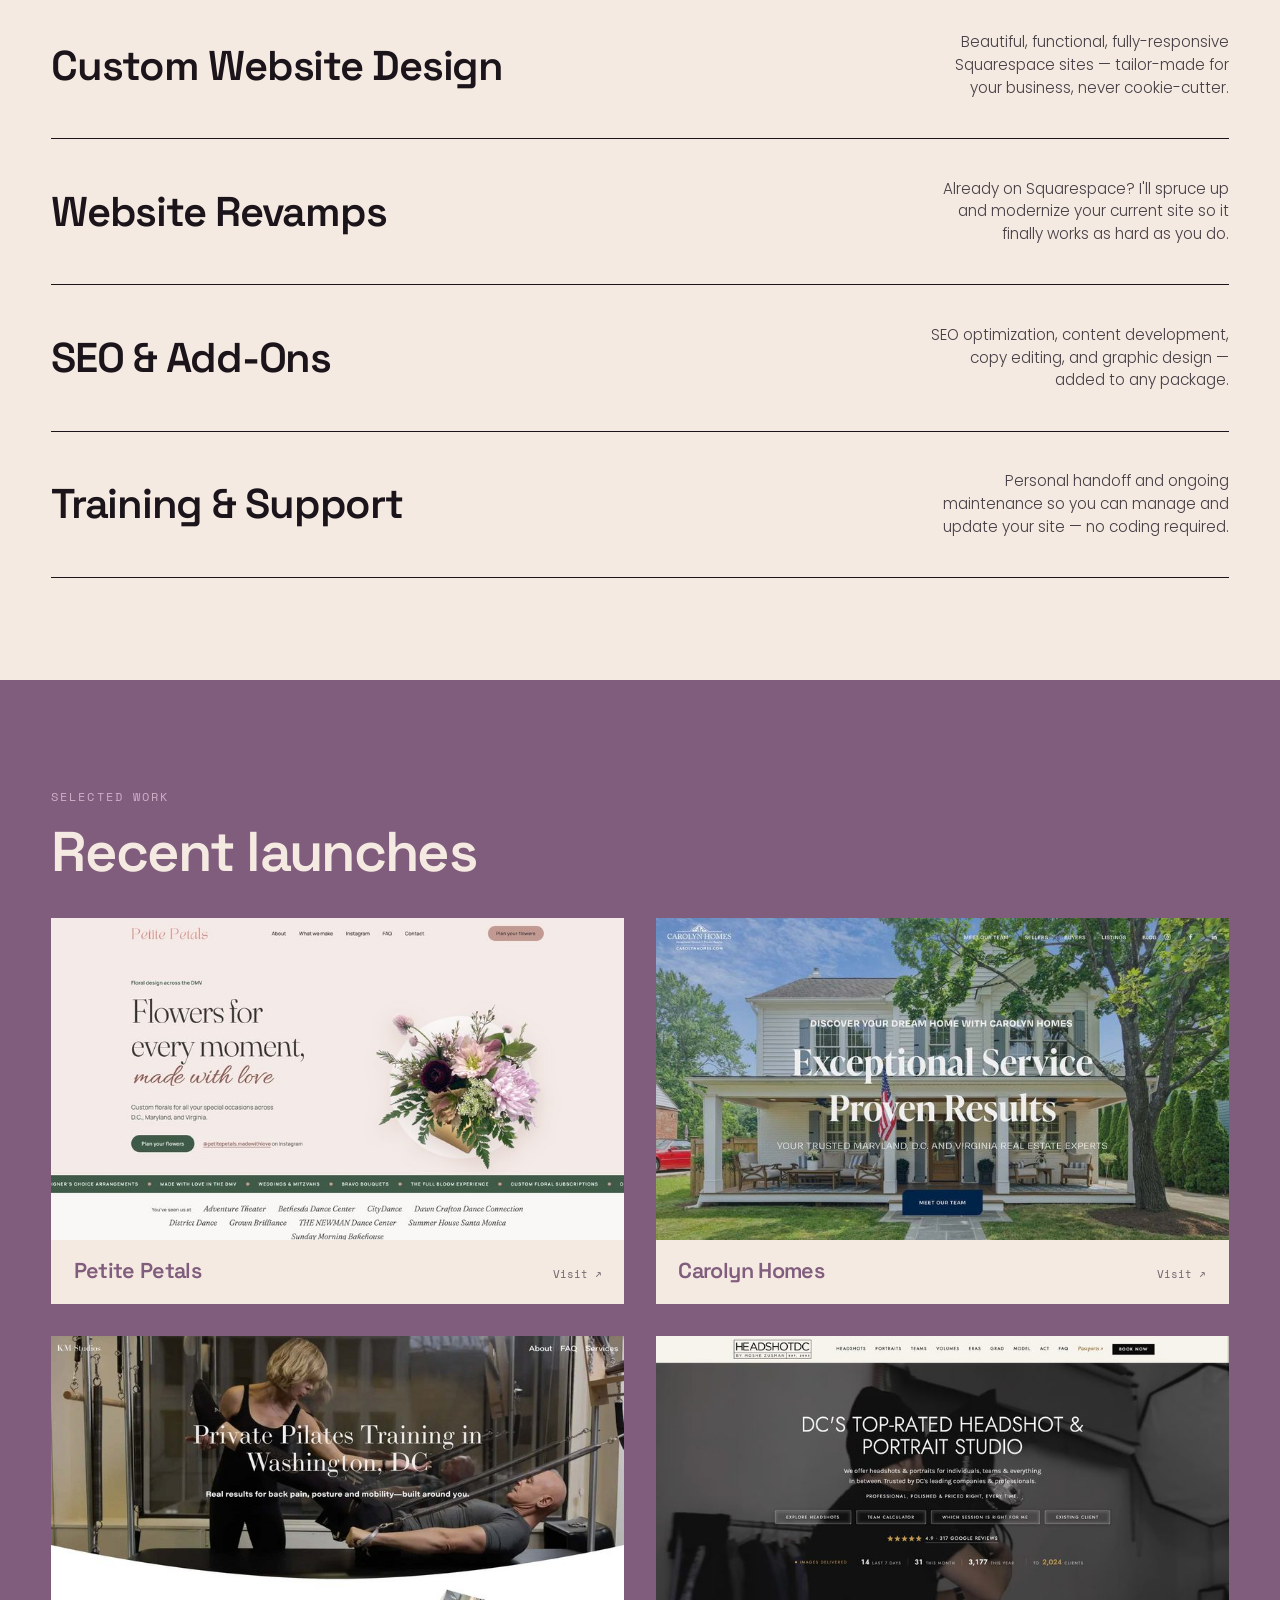
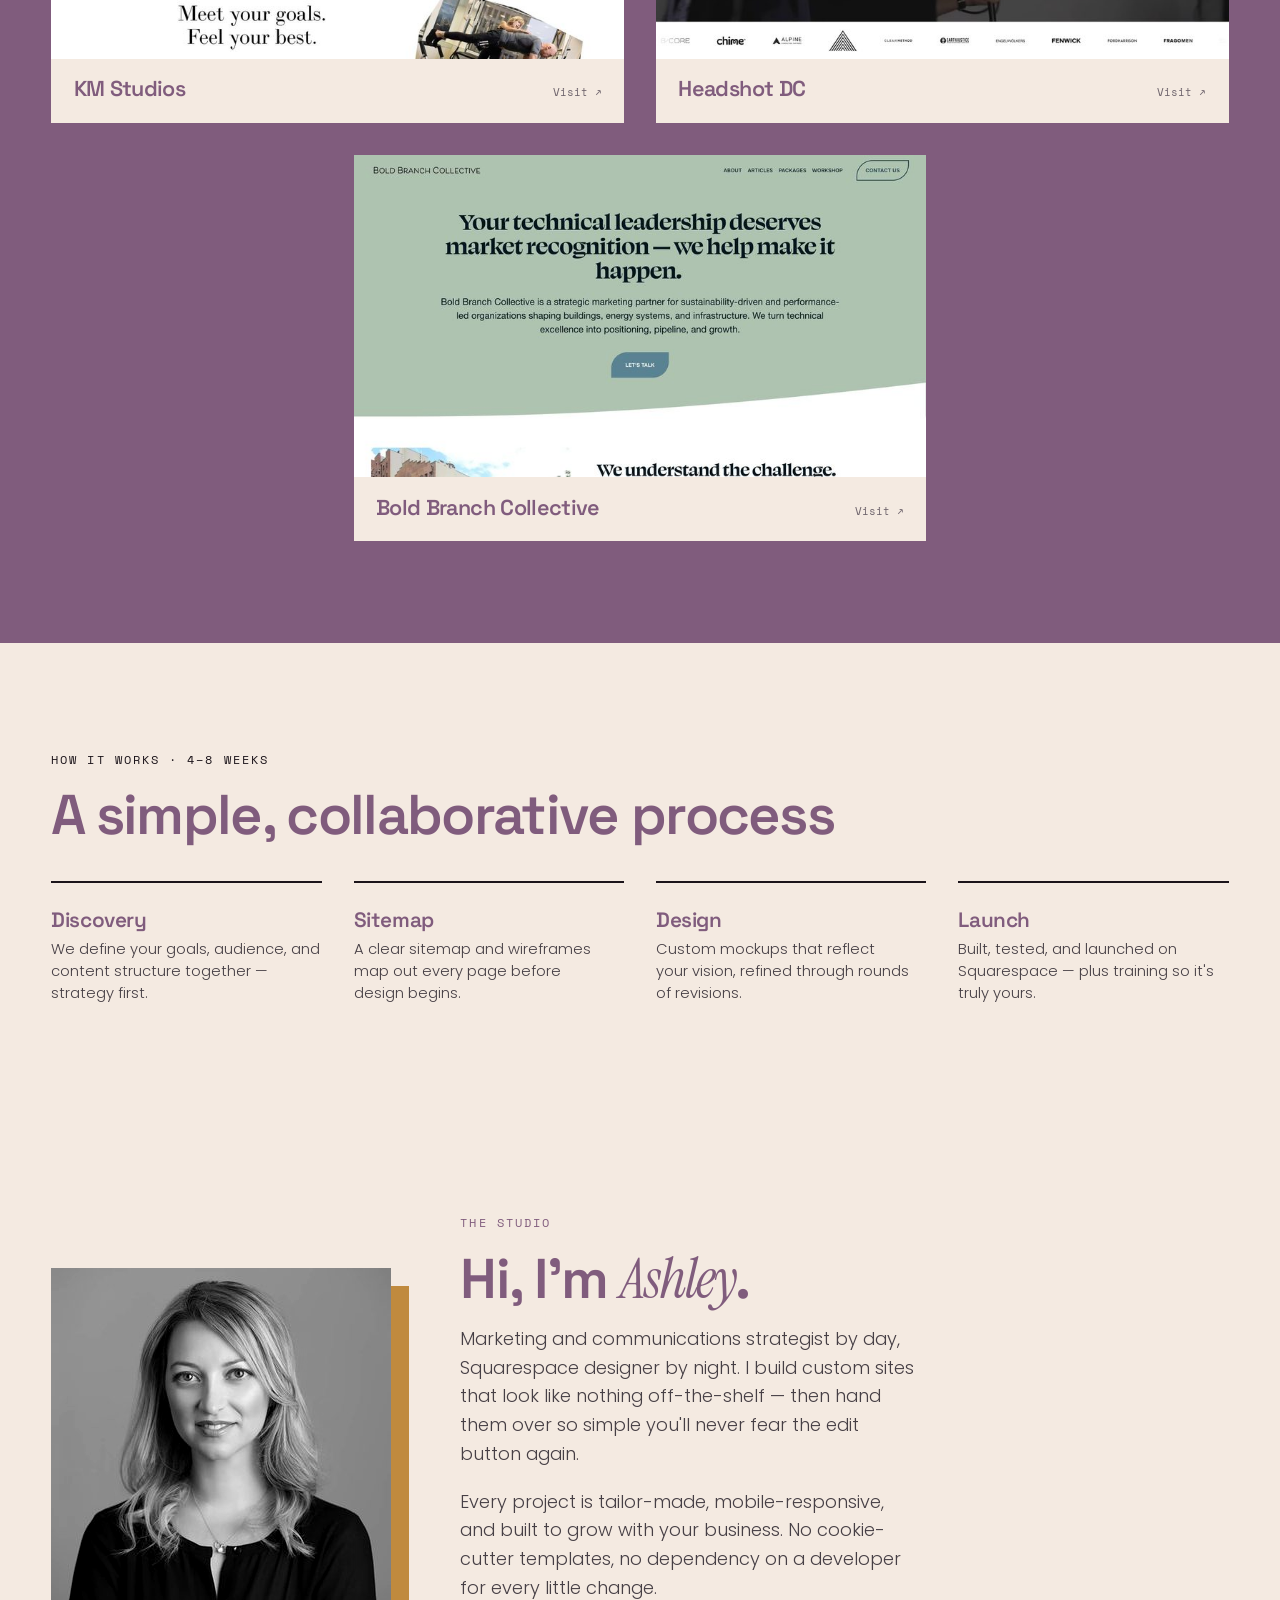
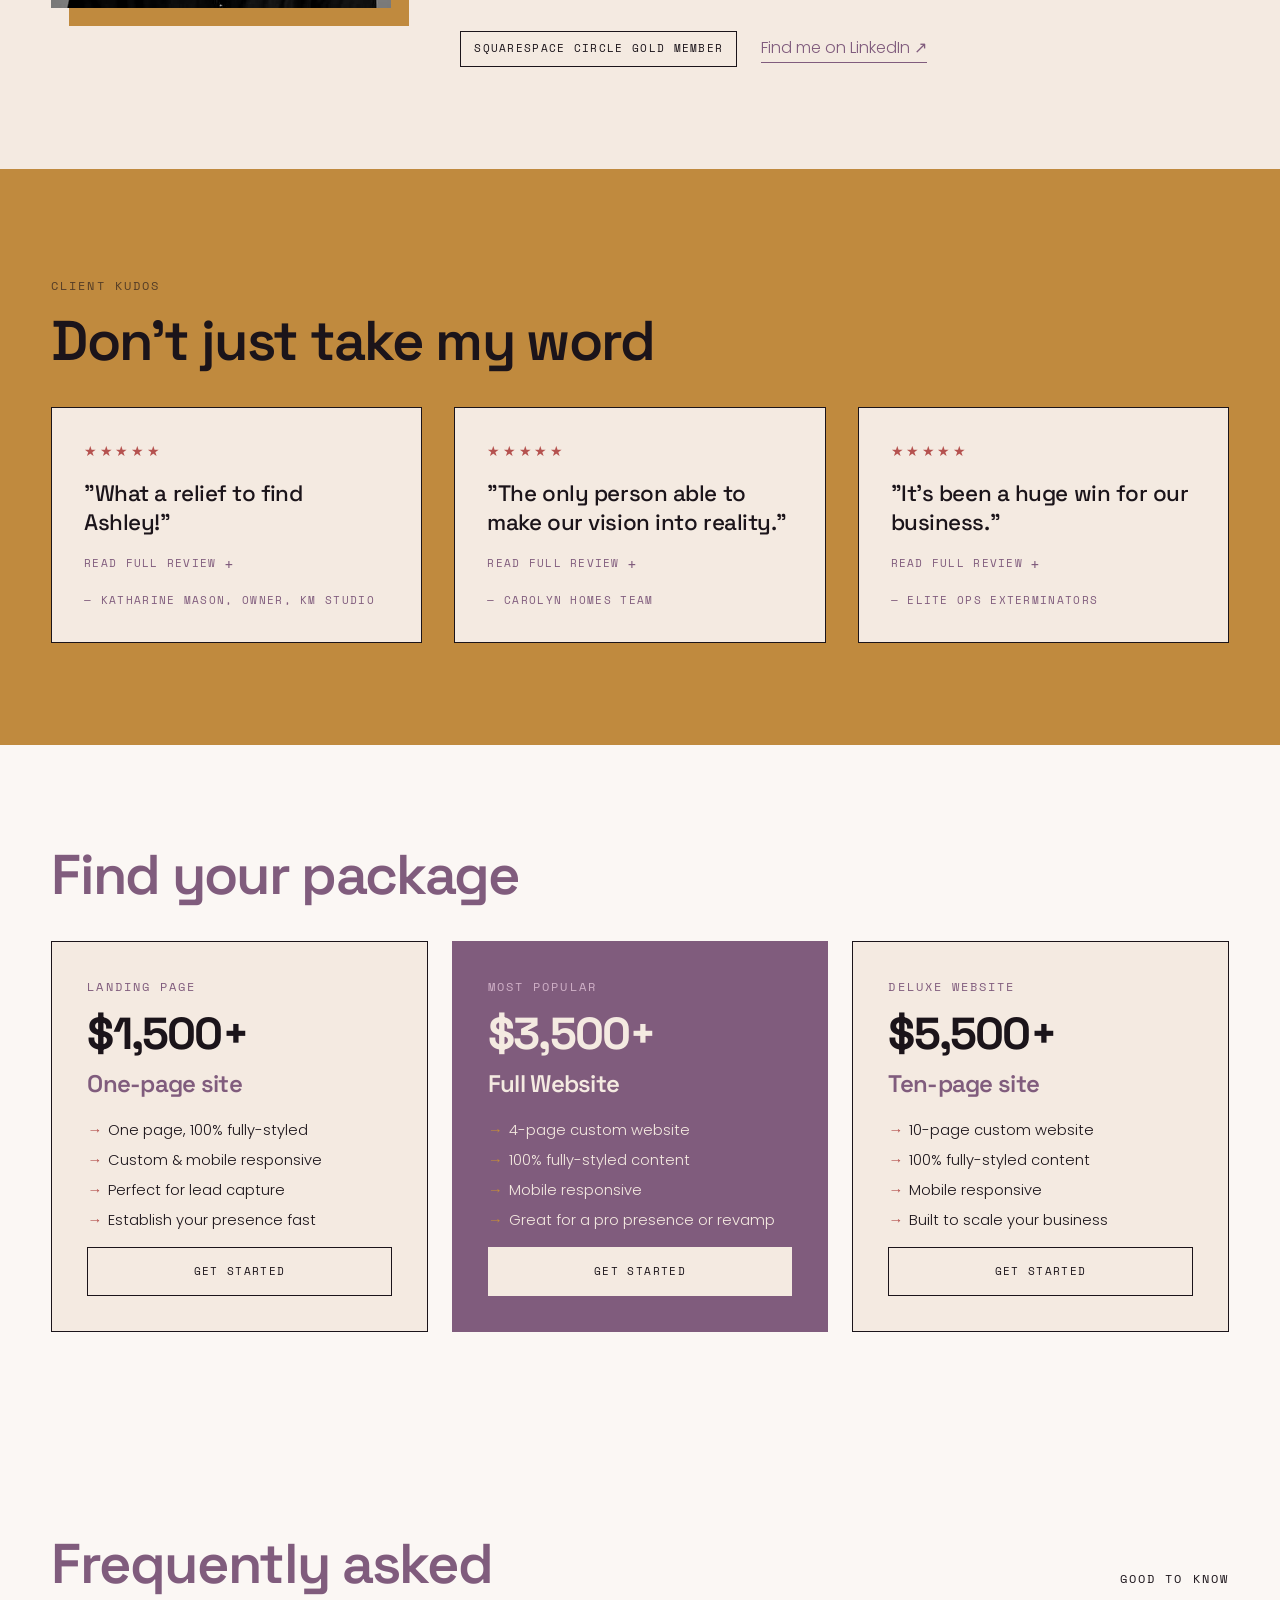
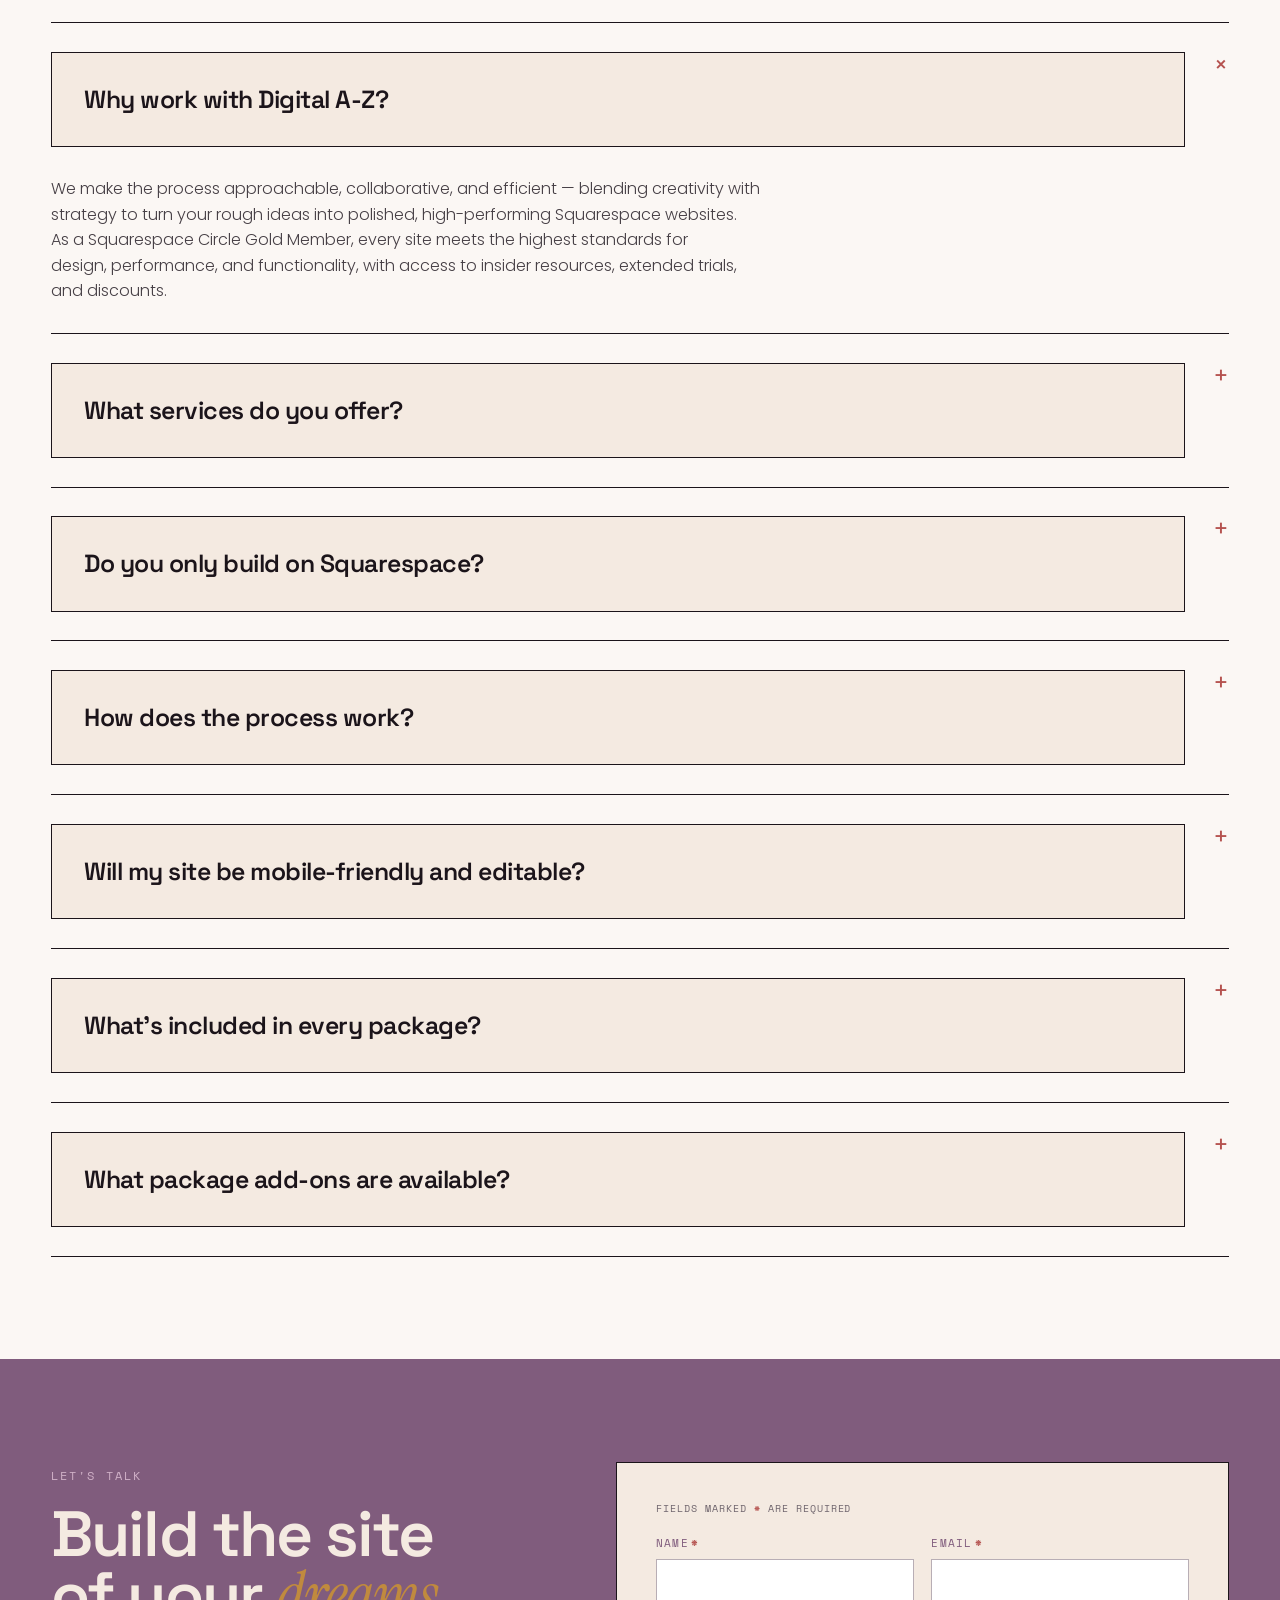
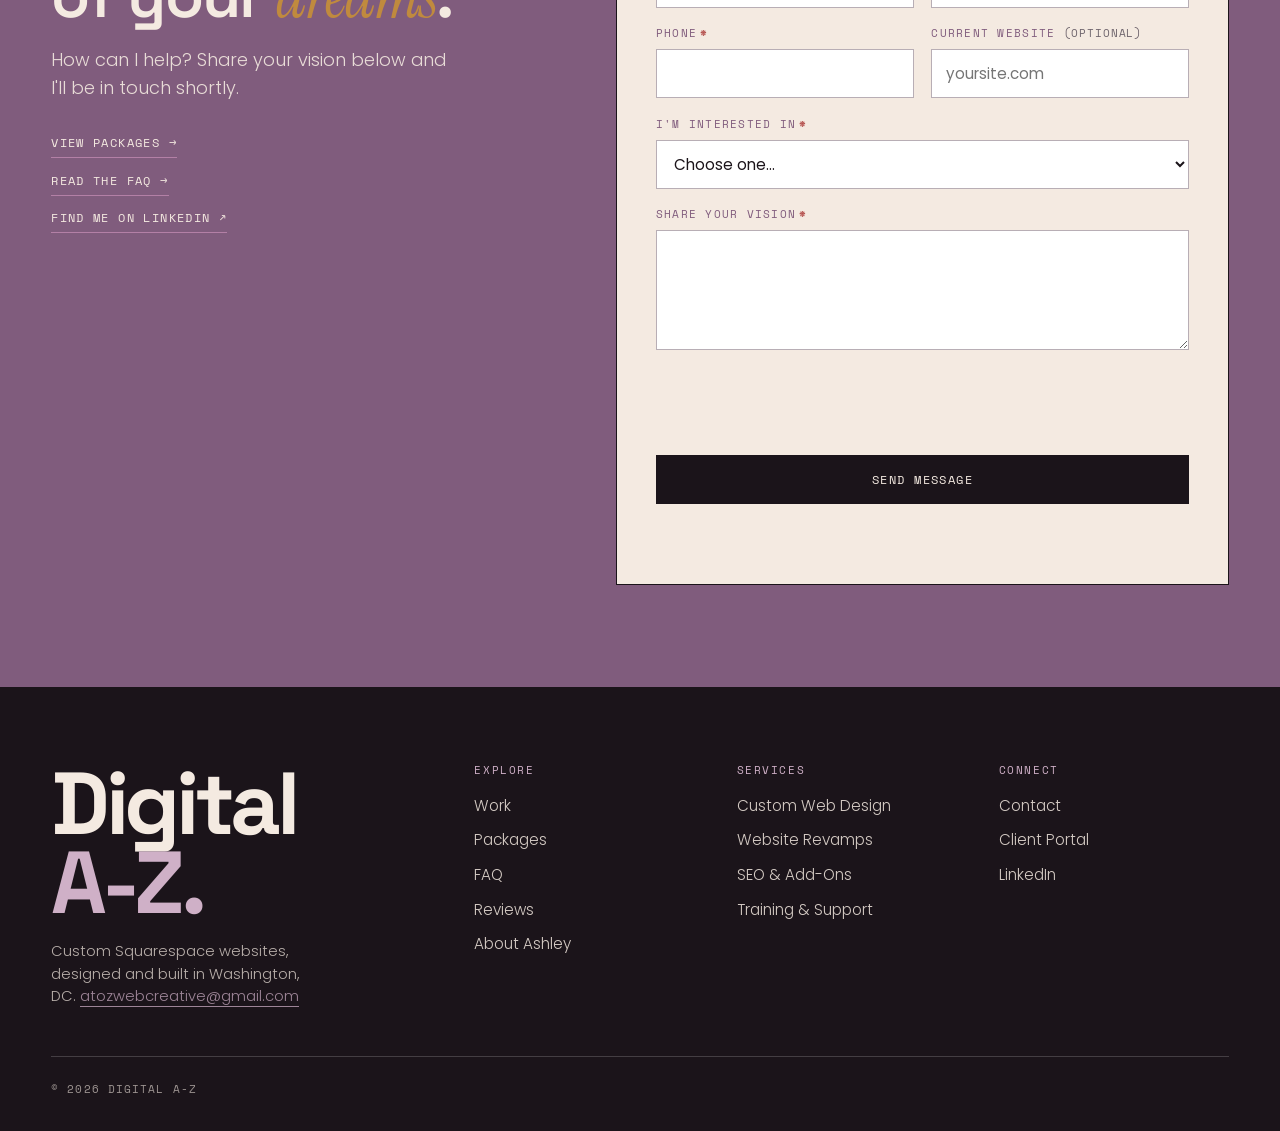
==== commit a15a5ee6: "Add FAQ entry on building outside Squarespace Adds 'Do you only build on Squarespace?' after the ser" ====
--- a/index.html
+++ b/index.html
@@ -512,9 +512,68 @@
 <script type="application/ld+json">
 {"@context":"https://schema.org","@type":"ProfessionalService","name":"Digital A-Z","description":"Custom Squarespace website design in Washington, DC — beautiful, responsive, and easy to manage.","url":"https://www.digitalaz.co/","priceRange":"$$","email":"atozwebcreative@gmail.com","founder":{"@type":"Person","name":"Ashley Zusman","sameAs":"https://www.linkedin.com/in/ashleyzusman"},"areaServed":[{"@type":"City","name":"Washington, D.C."},{"@type":"Country","name":"United States"}],"address":{"@type":"PostalAddress","addressLocality":"Washington","addressRegion":"DC","addressCountry":"US"},"geo":{"@type":"GeoCoordinates","latitude":38.9072,"longitude":-77.0369},"sameAs":["https://www.linkedin.com/in/ashleyzusman"],"makesOffer":[{"@type":"Offer","name":"Landing Page","price":"1500","priceCurrency":"USD"},{"@type":"Offer","name":"Full Website","price":"3500","priceCurrency":"USD"},{"@type":"Offer","name":"Deluxe Website","price":"5500","priceCurrency":"USD"}],"aggregateRating":{"@type":"AggregateRating","ratingValue":"5.0","reviewCount":"3","bestRating":"5"},"review":[{"@type":"Review","reviewRating":{"@type":"Rating","ratingValue":"5","bestRating":"5"},"author":{"@type":"Person","name":"Katharine Mason"},"reviewBody":"What a relief to find Ashley Zusman! She built me a sleek, eye-catching, easy to use website that is often the first interaction with my clients. I started with another web designer and was gravely disappointed. Then I found Ashley. After talking with me and asking the key questions to draw out the character of my studio, she developed a site that perfectly captured what I do. She was timely in her delivery, cost-effective, and it was a pleasure to work with her. When I need to make small changes, she does it immediately. I have been meaning to write this testimonial for a while, but I have been so busy with clients I have because of her that it took me a bit longer. I cannot say enough good things about her!"},{"@type":"Review","reviewRating":{"@type":"Rating","ratingValue":"5","bestRating":"5"},"author":{"@type":"Organization","name":"Carolyn Homes"},"reviewBody":"Ashley was wonderful to work with in creating our new website! After hitting many roadblocks with other companies, we came to Ashley who was the only person able to make our vision into reality! She was patient, thoughtful, and flexible as we made many changes throughout the process. We look forward to growing our business through the new website!"},{"@type":"Review","reviewRating":{"@type":"Rating","ratingValue":"5","bestRating":"5"},"author":{"@type":"Organization","name":"Elite Ops Exterminators"},"reviewBody":"We loved working with Ashley. She made the website process simple and stress-free, and the final product is exactly what we needed. It's been a huge win for our business."}]}
 </script>
-<script type="application/ld+json">
-{"@context":"https://schema.org","@type":"FAQPage","mainEntity":[{"@type":"Question","name":"Why work with Digital A-Z?","acceptedAnswer":{"@type":"Answer","text":"We make the process approachable, collaborative, and efficient, blending creativity with strategy to turn your ideas into polished, high-performing Squarespace websites. As a Squarespace Circle Gold Member, every site meets the highest standards for design, performance, and functionality."}},{"@type":"Question","name":"What services do you offer?","acceptedAnswer":{"@type":"Answer","text":"Digital A-Z specializes in custom Squarespace website design. Whether you need a brand-new site or a complete refresh, we create modern, responsive websites that perform well, look great, and are easy to manage."}},{"@type":"Question","name":"How does the process work?","acceptedAnswer":{"@type":"Answer","text":"We start with discovery and strategy, then a sitemap and wireframes, followed by design mockups. Once approved, we build your site on Squarespace, refine it through testing, and launch. Most projects take 4 to 8 weeks."}},{"@type":"Question","name":"Will my site be mobile-friendly and editable?","acceptedAnswer":{"@type":"Answer","text":"Yes. Every website is fully responsive across mobile, tablet, and desktop, and after launch we train you to manage and update your content yourself with no coding required."}},{"@type":"Question","name":"What's included in every package?","acceptedAnswer":{"@type":"Answer","text":"Every package includes full Squarespace account setup, a customized template with professionally designed pages, domain and hosting configuration, a custom contact form, and social media integration."}},{"@type":"Question","name":"What package add-ons are available?","acceptedAnswer":{"@type":"Answer","text":"Add-ons include SEO optimization, ongoing maintenance, troubleshooting and support, content development, copy editing, and graphic design."}}]}
-</script>
+<script type="application/ld+json">{
+  "@context": "https://schema.org",
+  "@type": "FAQPage",
+  "mainEntity": [
+    {
+      "@type": "Question",
+      "name": "Why work with Digital A-Z?",
+      "acceptedAnswer": {
+        "@type": "Answer",
+        "text": "We make the process approachable, collaborative, and efficient, blending creativity with strategy to turn your ideas into polished, high-performing Squarespace websites. As a Squarespace Circle Gold Member, every site meets the highest standards for design, performance, and functionality."
+      }
+    },
+    {
+      "@type": "Question",
+      "name": "What services do you offer?",
+      "acceptedAnswer": {
+        "@type": "Answer",
+        "text": "Digital A-Z specializes in custom Squarespace website design. Whether you need a brand-new site or a complete refresh, we create modern, responsive websites that perform well, look great, and are easy to manage."
+      }
+    },
+    {
+      "@type": "Question",
+      "name": "Do you only build on Squarespace?",
+      "acceptedAnswer": {
+        "@type": "Answer",
+        "text": "Squarespace is where most of my clients land and it's the easiest platform to hand over to someone who isn't technical. But it isn't right for every project. When a site needs something Squarespace can't do, I build it custom. The right answer depends on what you need to do after launch, and that's a conversation we'll have early."
+      }
+    },
+    {
+      "@type": "Question",
+      "name": "How does the process work?",
+      "acceptedAnswer": {
+        "@type": "Answer",
+        "text": "We start with discovery and strategy, then a sitemap and wireframes, followed by design mockups. Once approved, we build your site on Squarespace, refine it through testing, and launch. Most projects take 4 to 8 weeks."
+      }
+    },
+    {
+      "@type": "Question",
+      "name": "Will my site be mobile-friendly and editable?",
+      "acceptedAnswer": {
+        "@type": "Answer",
+        "text": "Yes. Every website is fully responsive across mobile, tablet, and desktop, and after launch we train you to manage and update your content yourself with no coding required."
+      }
+    },
+    {
+      "@type": "Question",
+      "name": "What's included in every package?",
+      "acceptedAnswer": {
+        "@type": "Answer",
+        "text": "Every package includes full Squarespace account setup, a customized template with professionally designed pages, domain and hosting configuration, a custom contact form, and social media integration."
+      }
+    },
+    {
+      "@type": "Question",
+      "name": "What package add-ons are available?",
+      "acceptedAnswer": {
+        "@type": "Answer",
+        "text": "Add-ons include SEO optimization, ongoing maintenance, troubleshooting and support, content development, copy editing, and graphic design."
+      }
+    }
+  ]
+}</script>
 </head>
 <body>
 
@@ -650,6 +709,7 @@
   <div class="head"><h2>Frequently asked</h2><span class="mono">Good to know</span></div>
   <details open><summary><span class="q">Why work with Digital A-Z?</span><span class="ic">+</span></summary><div class="a"><p>We make the process approachable, collaborative, and efficient — blending creativity with strategy to turn your rough ideas into polished, high-performing Squarespace websites. As a Squarespace Circle Gold Member, every site meets the highest standards for design, performance, and functionality, with access to insider resources, extended trials, and discounts.</p></div></details>
   <details><summary><span class="q">What services do you offer?</span><span class="ic">+</span></summary><div class="a"><p>Digital A-Z specializes in custom Squarespace website design. Whether you need a brand-new site or a complete refresh, I create modern, responsive websites that perform well, look great, and are easy to manage — each one tailored to your goals and built to grow with your business.</p></div></details>
+  <details><summary><span class="q">Do you only build on Squarespace?</span><span class="ic">+</span></summary><div class="a"><p>Squarespace is where most of my clients land and it's the easiest platform to hand over to someone who isn't technical. But it isn't right for every project. When a site needs something Squarespace can't do, I build it custom. The right answer depends on what you need to do after launch, and that's a conversation we'll have early.</p></div></details>
   <details><summary><span class="q">How does the process work?</span><span class="ic">+</span></summary><div class="a"><p>We start with discovery and strategy to define your goals, audience, and content structure. Then a sitemap and wireframes, followed by design mockups. Once you approve the design, I build your site on Squarespace, refine it through testing and revisions, and launch. Most projects take 4 to 8 weeks, depending on content and revisions.</p></div></details>
   <details><summary><span class="q">Will my site be mobile-friendly and editable?</span><span class="ic">+</span></summary><div class="a"><p>Yes. Every website is fully responsive, so it looks and works great on mobile, tablet, and desktop. After launch, I'll train you to manage and update your content yourself — no technical or coding knowledge required.</p></div></details>
   <details><summary><span class="q">What's included in every package?</span><span class="ic">+</span></summary><div class="a"><p>Every package includes full Squarespace account setup, a customized template with professionally designed pages, domain and hosting configuration, a custom contact form, and social media integration. New websites also get a 20% discount on their first Squarespace subscription.</p></div></details>
